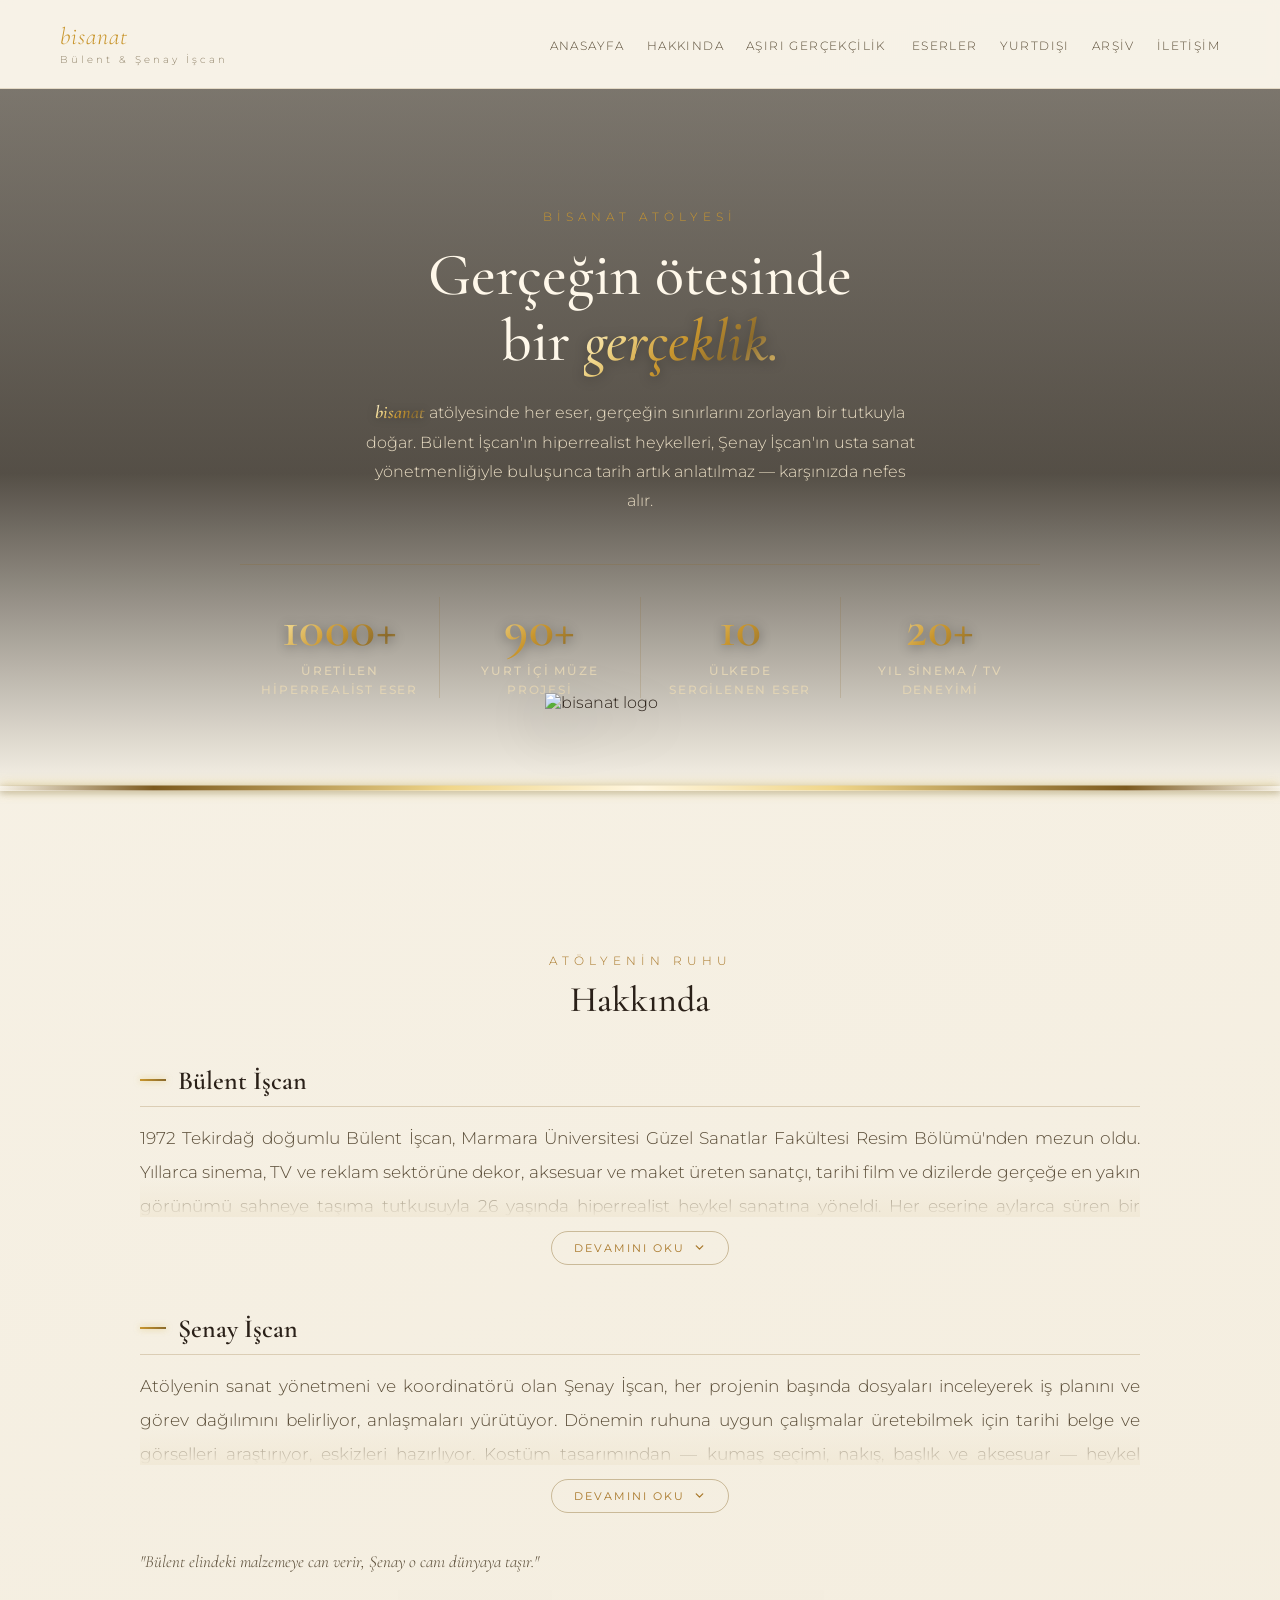
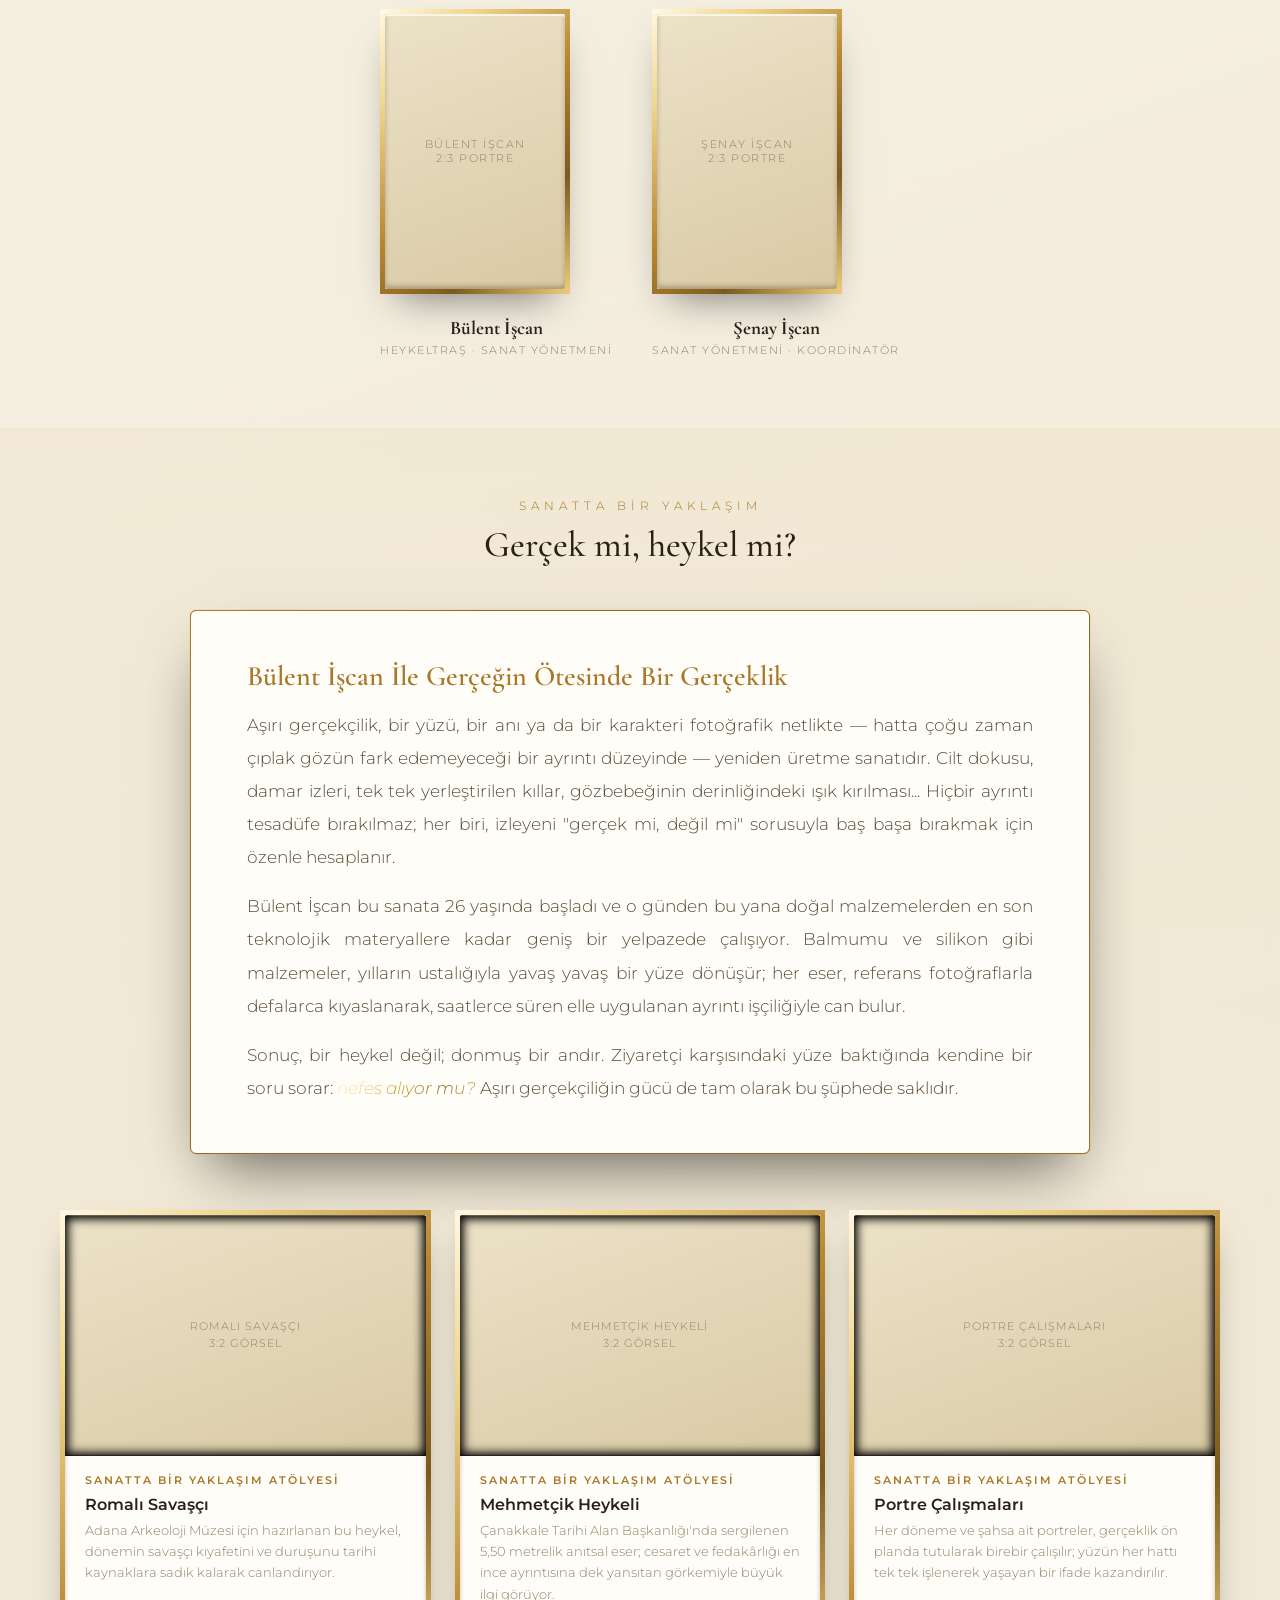
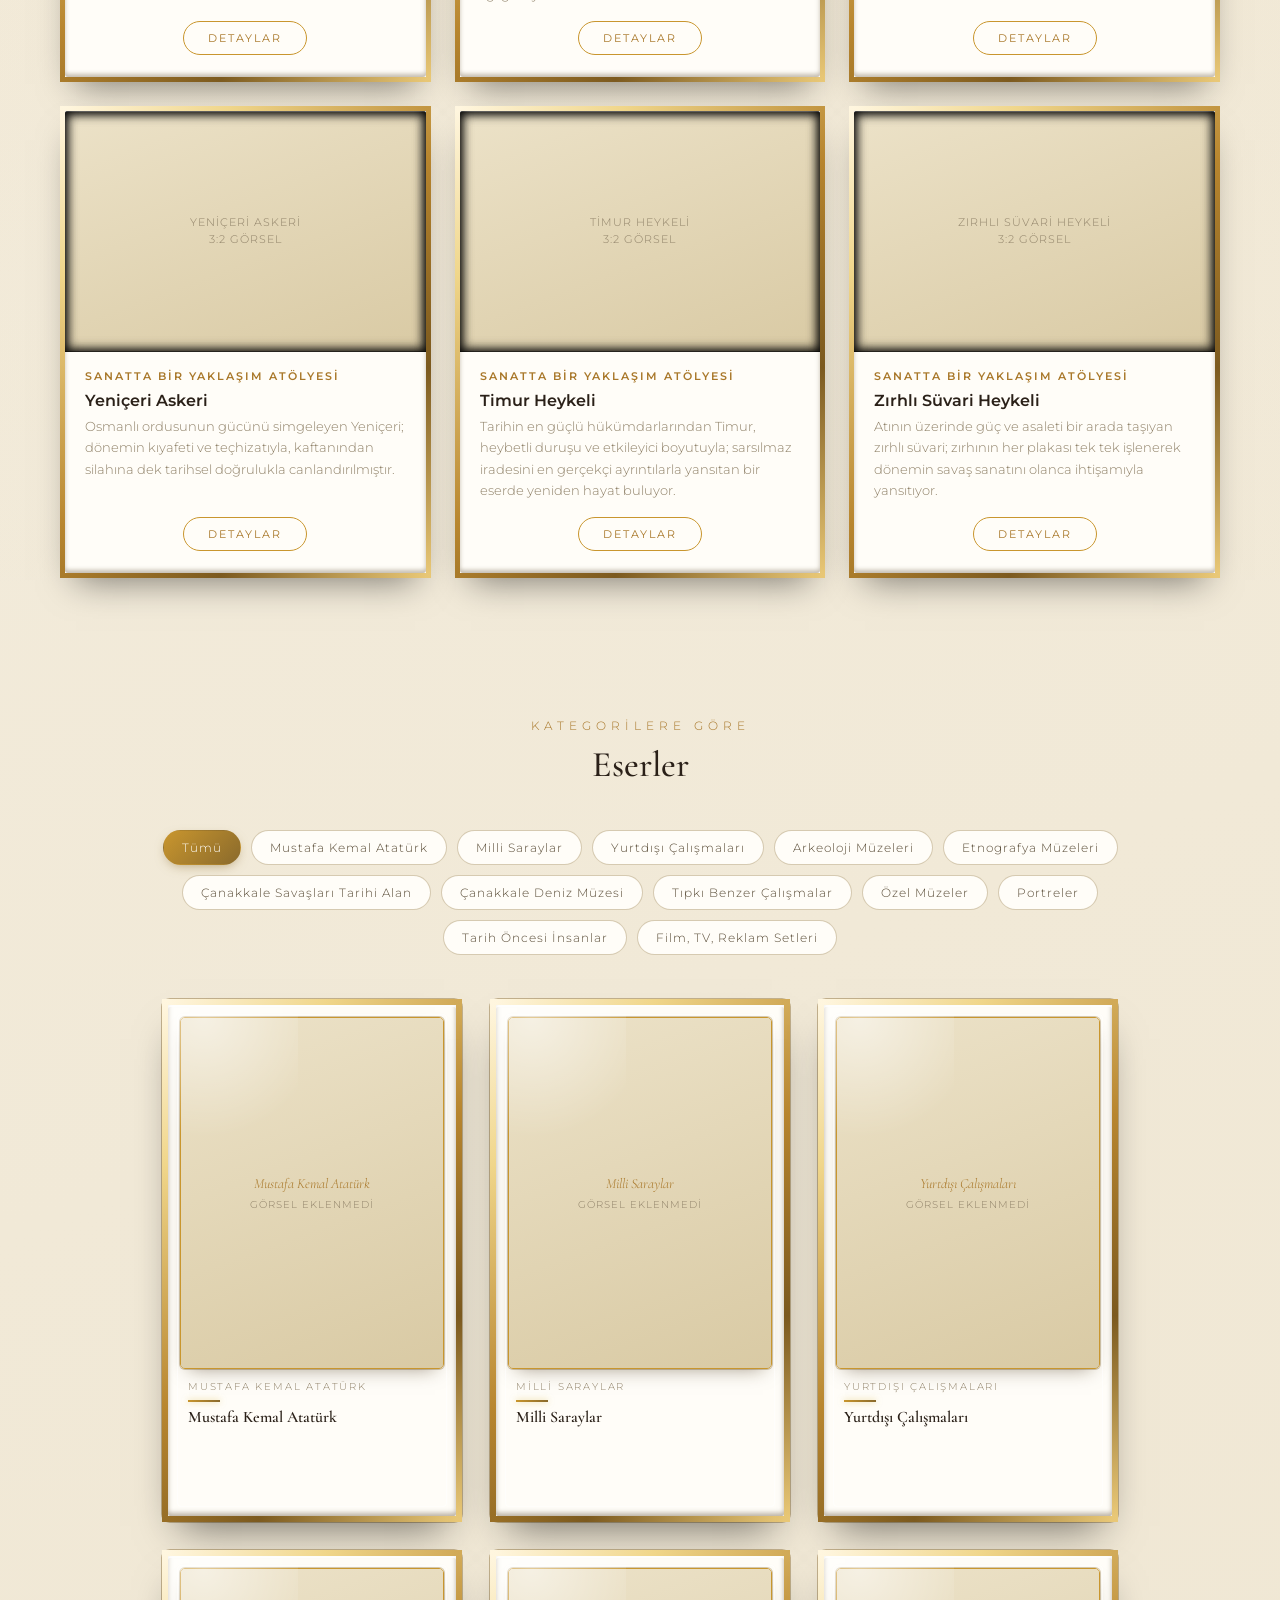
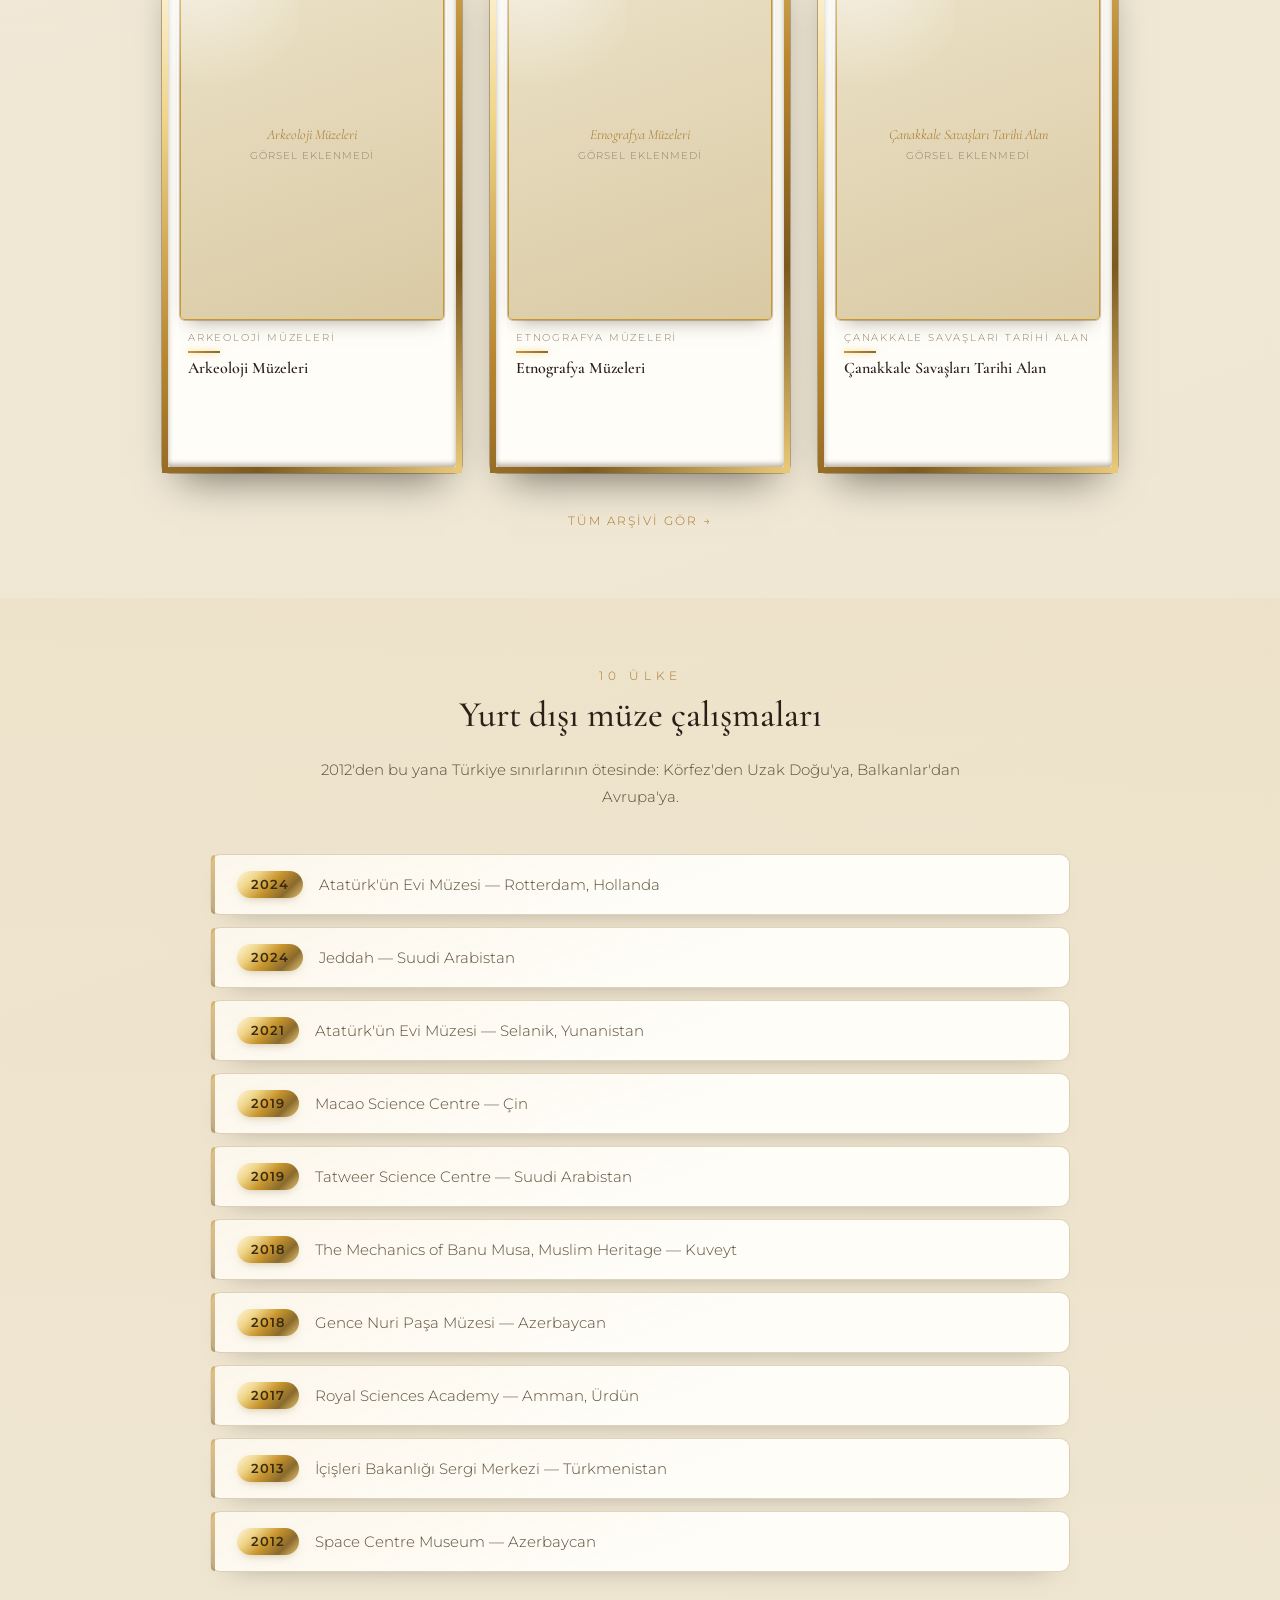
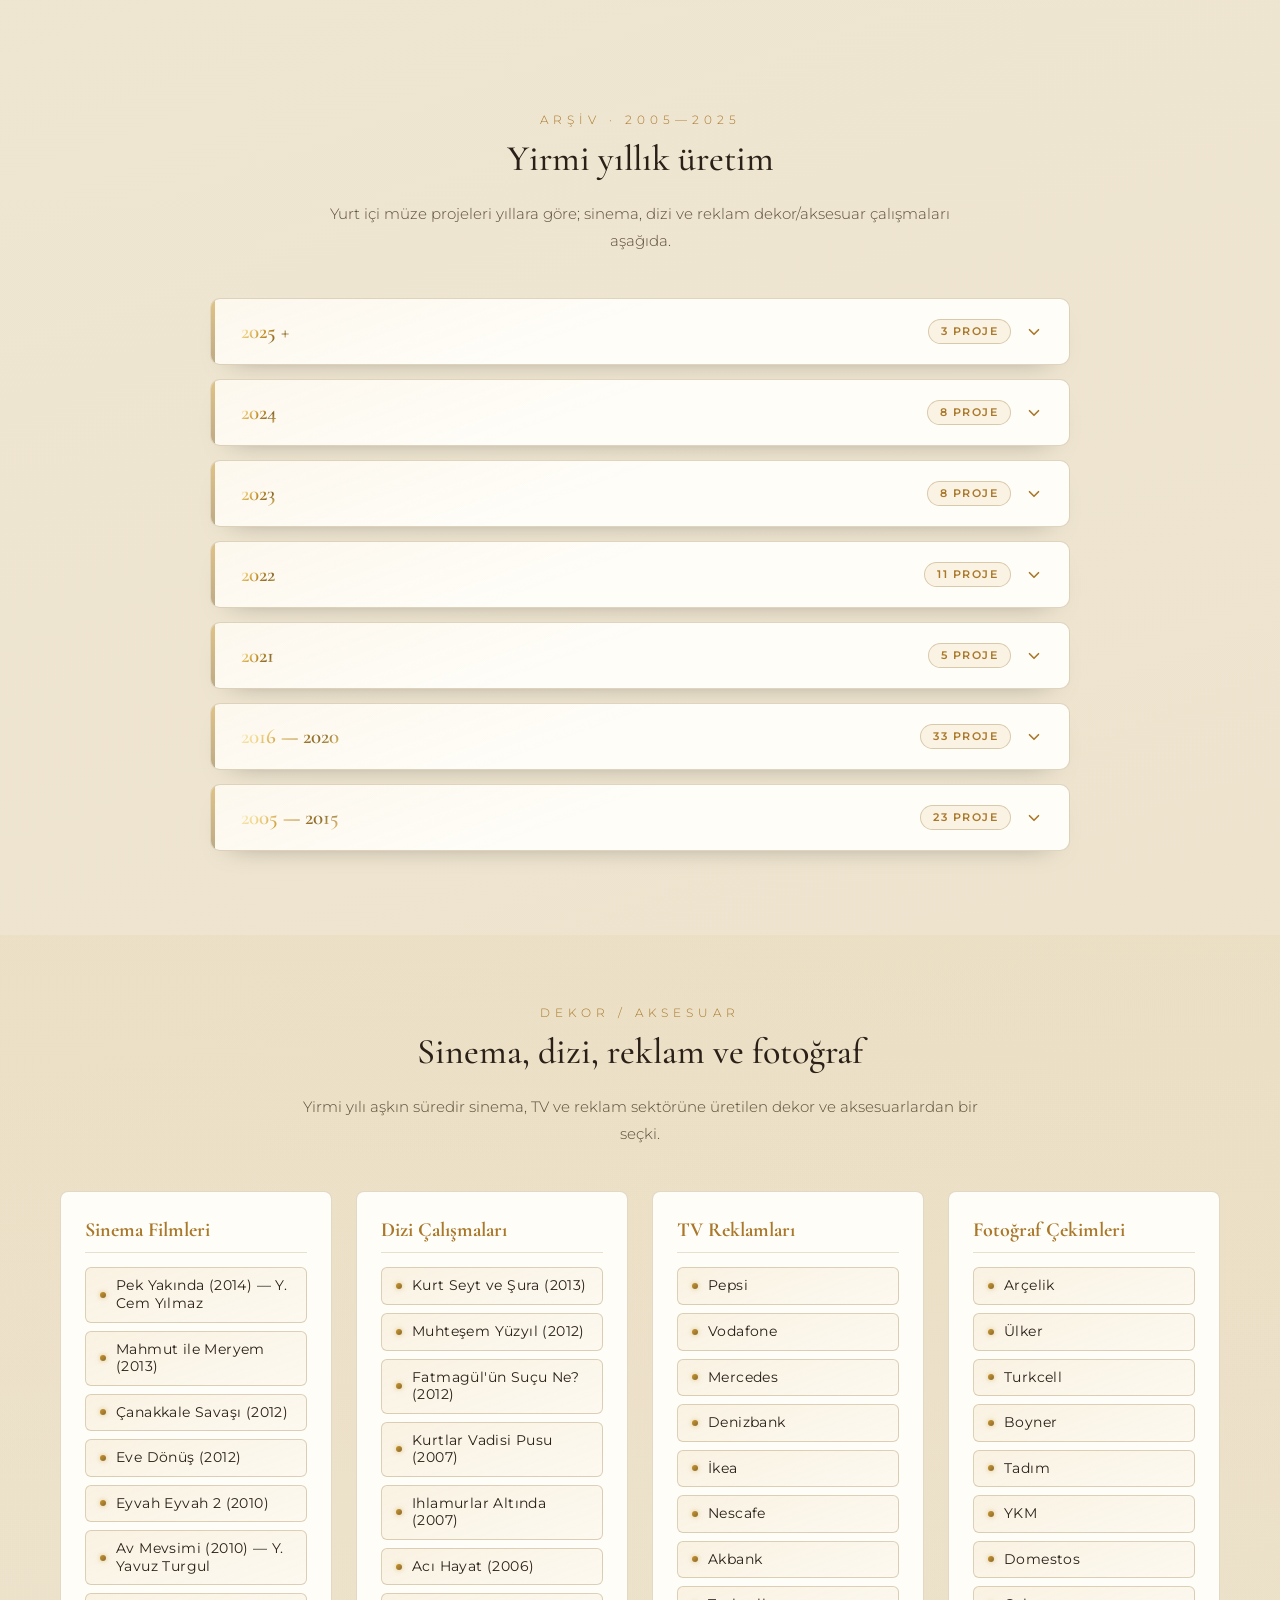
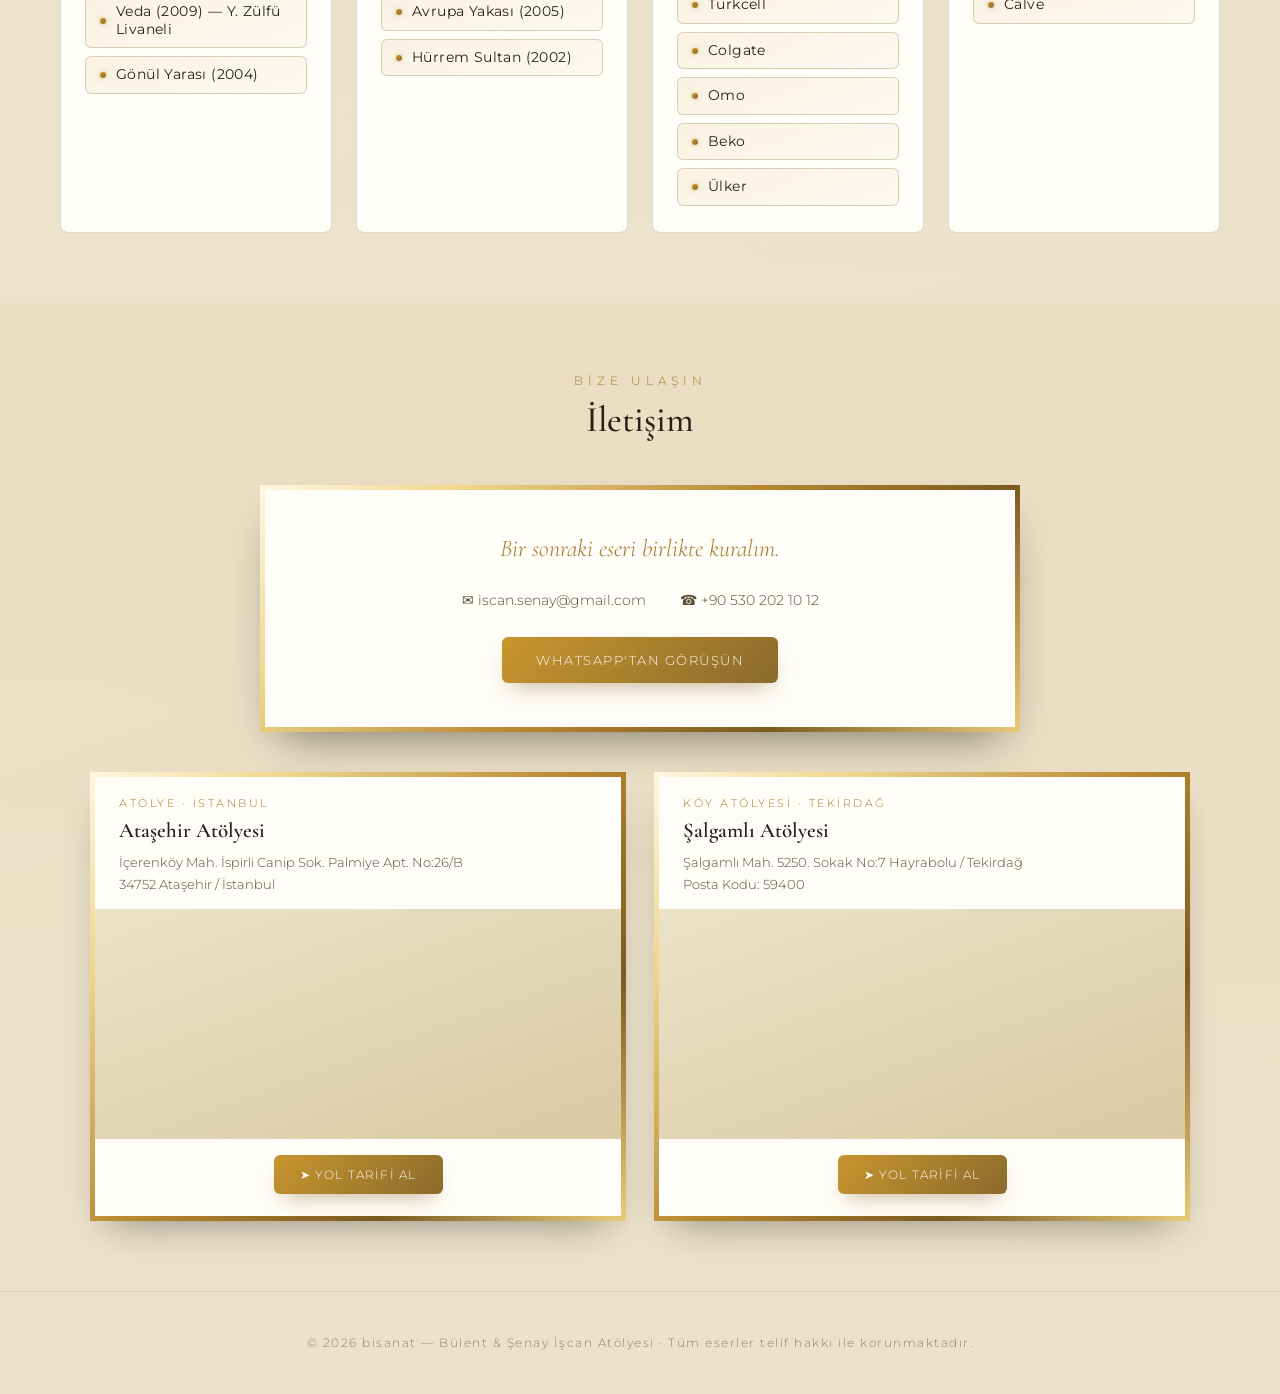
==== heykel.html @ b726f092 "Add files via upload" ====
<!DOCTYPE html>
<html lang="tr">
<head>
<meta charset="UTF-8">
<meta name="viewport" content="width=device-width, initial-scale=1, viewport-fit=cover">
<title>bisanat — Bülent & Şenay İşcan</title>
<link rel="preconnect" href="https://fonts.googleapis.com">
<link href="https://fonts.googleapis.com/css2?family=Barlow+Semi+Condensed:ital,wght@0,300;0,400;0,500;1,300;1,400;1,500&family=Cormorant+Garamond:wght@400;500;600&family=Cormorant:ital,wght@0,600;1,500&family=Montserrat:wght@300;400;500;600&display=swap" rel="stylesheet">
<link rel="stylesheet" href="https://unpkg.com/leaflet@1.9.4/dist/leaflet.css">
<script src="https://unpkg.com/leaflet@1.9.4/dist/leaflet.js"></script>
<style>
  :root{
    --bg-0:#f7f2e7; --bg-1:#f1e9d7; --bg-2:#ebe0c8;
    --card:#fffdf8;
    --gold-1:#c9962e; --gold-2:#a9782a; --gold-3:#8a6a2c;
    --cream:#2a2018; --text-soft:#5a4d38; --text-muted:#8f8168;
    --ribbon-frame:linear-gradient(135deg,#fff6df 0%,#f0d68a 20%,#b8862f 50%,#7c5a1f 75%,#e9c877 100%);
  }
  *{box-sizing:border-box;margin:0;padding:0}
  img{-webkit-user-drag:none;user-drag:none;-webkit-touch-callout:none;user-select:none;-webkit-user-select:none}
  html{scroll-behavior:smooth}
  body{
    background:radial-gradient(1200px 500px at 15% -10%, #f1e2b8 0%, transparent 60%),
      linear-gradient(160deg, var(--bg-0) 0%, var(--bg-1) 45%, var(--bg-2) 100%);
    color:var(--cream); font-family:'Montserrat',sans-serif; font-weight:300; overflow-x:hidden;
  }
  .ribbon-base{stroke:url(#ribbonDark);stroke-width:9;fill:none;stroke-linecap:round}
  .ribbon-top{stroke:url(#ribbonLight);stroke-width:4.5;fill:none;stroke-linecap:round}
  .ribbon-shadow{stroke:#4a3410;stroke-width:11;fill:none;stroke-linecap:round;opacity:.25;filter:blur(2px)}

  header{display:flex;justify-content:space-between;align-items:center;padding:22px 60px;position:sticky;top:0;z-index:20;background:rgba(247,242,231,.9);backdrop-filter:blur(6px);border-bottom:1px solid rgba(138,106,44,.18)}
  .logo{font-family:'Cormorant',serif;font-style:italic;font-size:24px;color:var(--gold-1);letter-spacing:1px}
  .logo span{display:block;font-family:'Montserrat';font-style:normal;font-size:10px;letter-spacing:3px;color:var(--text-muted);margin-top:2px}
  nav a{color:var(--text-soft);text-decoration:none;font-size:11.5px;letter-spacing:1.4px;margin-left:22px;text-transform:uppercase}
  nav a:hover{color:var(--gold-1)}

  .eyebrow{font-family:'Montserrat';font-size:12px;letter-spacing:5px;color:var(--gold-2);text-transform:uppercase;margin-bottom:18px}
  h1{font-family:'Cormorant Garamond',serif;font-weight:500;font-size:60px;color:var(--cream);line-height:1.1}
  .gold-text{background:linear-gradient(135deg,#fff6df 0%,#f0d68a 25%,#c9962e 50%,#8a6a2c 75%,#e9c877 100%);
    -webkit-background-clip:text;background-clip:text;color:transparent;-webkit-text-fill-color:transparent;}
  h1 em{font-style:italic;background:linear-gradient(135deg,#fff6df 0%,#f0d68a 25%,#c9962e 50%,#8a6a2c 75%,#e9c877 100%);
    -webkit-background-clip:text;background-clip:text;color:transparent;-webkit-text-fill-color:transparent;
    filter:drop-shadow(0 2px 6px rgba(0,0,0,.35))}
  .sub{max-width:560px;margin:22px auto 0;color:var(--text-soft);font-size:16px;line-height:1.8}

  .hero{position:relative;padding:120px 60px 90px;text-align:center;overflow:hidden;
    min-height:560px;}
  .hero-bg{position:absolute;inset:0;z-index:0}
  .hero-bg-layer{position:absolute;inset:0;background-position:center 30%;background-size:cover;background-repeat:no-repeat;
    opacity:0;transition:opacity 3.5s ease-in-out}
  .hero-bg-layer.active{opacity:1}
  .hero-overlay{position:absolute;inset:0;z-index:1;pointer-events:none;
    background:linear-gradient(180deg, rgba(22,16,9,.55) 0%, rgba(22,16,9,.72) 55%, rgba(247,242,231,1) 100%);}
  .hero svg{position:absolute;top:0;left:0;width:100%;height:100%;z-index:0;opacity:.85}
  .hero-inner{position:relative;z-index:2}
  .hero .eyebrow{color:var(--gold-1)}
  .hero h1{color:#fff8ea}
  .hero .sub{color:#e8dcc3}
  .brand-hl{font-family:'Cormorant',serif;font-style:italic;font-weight:600;font-size:1.15em;
    background:linear-gradient(135deg,#fff6df 0%,#f0d68a 25%,#c9962e 50%,#8a6a2c 75%,#e9c877 100%);
    -webkit-background-clip:text;background-clip:text;color:transparent;-webkit-text-fill-color:transparent;
    filter:drop-shadow(0 1px 4px rgba(0,0,0,.3))}
  .stats-strip{border-top-color:rgba(255,255,255,.25)}
  .stat{border-left-color:rgba(255,255,255,.18)}
  .stat span{color:#cdbfa2}

  .seal-wrap{position:relative;z-index:5;margin-top:-95px;display:flex;justify-content:center}
  .seal-line{position:absolute;top:50%;left:0;right:0;height:5px;transform:translateY(-50%);z-index:1;
    background:linear-gradient(90deg, transparent 0%, #7c5a1f 12%, #f0d68a 35%, #fff6df 50%, #f0d68a 65%, #7c5a1f 88%, transparent 100%);
    box-shadow:0 0 12px rgba(212,175,55,.55), 0 2px 6px rgba(0,0,0,.25)}
  .seal{position:relative;z-index:2;width:190px;height:190px;display:flex;align-items:center;justify-content:center}
  .seal img{width:100%;height:100%;object-fit:contain;display:block;filter:drop-shadow(0 16px 28px rgba(0,0,0,.45))}

  .about-united{max-width:1000px;margin:0 auto;text-align:center}
  .about-names{font-family:'Cormorant Garamond',serif;font-size:15px;letter-spacing:2px;text-transform:uppercase;color:var(--gold-2);margin-bottom:22px}
  .about-person-name{font-family:'Cormorant Garamond',serif;font-size:26px;font-weight:600;color:var(--cream);text-align:left;margin-bottom:14px;padding-bottom:10px;border-bottom:1px solid rgba(138,106,44,.25);display:flex;align-items:center;gap:12px}
  .about-person-name::before{content:"";width:26px;height:2px;background:linear-gradient(90deg,var(--gold-1),var(--gold-3));box-shadow:0 0 6px rgba(212,175,55,.6)}
  .person-photo{width:190px;aspect-ratio:2/3;border-radius:8px;overflow:hidden;margin-bottom:22px;
    border:5px solid transparent;border-image:var(--ribbon-frame) 1;
    box-shadow:0 20px 38px -18px rgba(0,0,0,.5), inset 0 2px 0 rgba(255,255,255,.7), inset 0 -3px 5px rgba(60,40,10,.3);
    background:linear-gradient(160deg,#ece2c8,#d9caa4);display:flex;align-items:center;justify-content:center}
  .person-photo img{width:100%;height:100%;object-fit:cover;display:block}
  .person-photo span{font-size:11px;letter-spacing:1px;color:var(--text-muted);text-align:center;padding:0 14px}
  .about-united p{color:var(--text-soft);font-size:17px;line-height:2;text-align:justify;text-justify:inter-word;hyphens:auto}
  .about-united p+p{margin-top:22px}

  /* Biyografi: varsayılan 3 satır, 'Devamını oku' ile açılır */
  .bio-collapse{position:relative;overflow:hidden;transition:max-height .45s ease}
  .bio-collapse.collapsed{max-height:calc(1em * 2 * 3); /* line-height:2 × 3 satır */}
  .bio-collapse.collapsed::after{content:"";position:absolute;left:0;right:0;bottom:0;height:2.4em;
    background:linear-gradient(to bottom, rgba(241,233,215,0), var(--bg-1));pointer-events:none}
  .bio-more-wrap{text-align:center;margin-top:14px}
  .bio-more{display:inline-flex;align-items:center;gap:8px;background:none;cursor:pointer;
    font-family:'Montserrat',sans-serif;font-size:11px;letter-spacing:2px;text-transform:uppercase;
    color:var(--gold-2);border:1px solid rgba(138,106,44,.4);border-radius:999px;padding:9px 22px;
    transition:background .25s ease,border-color .25s ease}
  .bio-more:hover{background:rgba(201,150,46,.10);border-color:var(--gold-3)}
  .bio-more .chev{width:13px;height:13px;transition:transform .3s ease}
  .bio-more.open .chev{transform:rotate(180deg)}
  .village-quote{margin:30px 0 8px;padding:22px 26px;border-left:3px solid var(--gold-1);background:var(--card);border-radius:0 6px 6px 0;
    font-family:'Cormorant Garamond',serif;font-style:italic;font-size:18px;color:var(--gold-2);text-align:left;line-height:1.7;
    box-shadow:0 10px 24px -14px rgba(0,0,0,.35)}
  .village-quote span{display:block;font-family:'Montserrat';font-style:normal;font-size:11px;letter-spacing:1px;color:var(--text-muted);margin-top:8px}
  .about-pull{font-family:'Cormorant Garamond',serif;font-style:italic;font-size:24px;color:var(--gold-2);text-align:center;margin-top:32px;line-height:1.5}
  .about-roles{display:flex;justify-content:center;gap:40px;margin-top:30px;flex-wrap:wrap}
  .about-roles div{text-align:center}
  .about-roles b{display:block;font-family:'Cormorant Garamond',serif;font-size:19px;color:var(--cream)}
  .about-roles span{font-size:11px;letter-spacing:1.5px;text-transform:uppercase;color:var(--text-muted)}

  .stats-strip{position:relative;z-index:2;display:flex;justify-content:center;gap:0;flex-wrap:wrap;max-width:800px;margin:48px auto 0;border-top:1px solid rgba(138,106,44,.25);padding-top:32px}
  .stat{flex:1;min-width:140px;text-align:center;padding:0 20px;border-left:1px solid rgba(138,106,44,.2)}
  .stat:first-child{border-left:none}
  .stat b{display:block;font-family:'Cormorant Garamond',serif;font-size:52px;font-weight:600;letter-spacing:.5px;
    background:linear-gradient(135deg,#fff6df 0%,#f0d68a 25%,#c9962e 50%,#8a6a2c 75%,#e9c877 100%);
    -webkit-background-clip:text;background-clip:text;color:transparent;-webkit-text-fill-color:transparent;
    filter:drop-shadow(0 2px 6px rgba(0,0,0,.4))}
  .stat span{font-size:11.5px;letter-spacing:1.8px;color:#e2d4b5;text-transform:uppercase;font-weight:500}

  section{padding:70px 60px}
  .section-head{text-align:center;margin-bottom:44px}
  .section-head .eyebrow{margin-bottom:10px}
  .section-head h2{font-family:'Cormorant Garamond',serif;font-weight:500;font-size:36px;color:var(--cream)}
  .section-alt{background:linear-gradient(180deg, rgba(201,150,46,.06), transparent)}
  .lede{max-width:680px;margin:-24px auto 44px;text-align:center;color:var(--text-soft);font-size:15px;line-height:1.8}

  .hyper-card{max-width:900px;margin:0 auto 56px;padding:48px 56px;border-radius:6px;
    background:linear-gradient(160deg, rgba(255,255,255,.035), rgba(255,255,255,0) 40%), var(--card);
    border:1px solid var(--gold-3);
    box-shadow:0 0 0 1px rgba(212,175,55,.15), 0 30px 60px -20px rgba(0,0,0,.6), inset 0 1px 0 rgba(255,255,255,.05);
    position:relative;}
  .hyper-card::before{content:"";position:absolute;inset:-1px;border-radius:6px;padding:1px;
    background:linear-gradient(120deg, var(--gold-1), transparent 30%, transparent 70%, var(--gold-2));
    -webkit-mask:linear-gradient(#fff 0 0) content-box, linear-gradient(#fff 0 0);
    -webkit-mask-composite:xor;mask-composite:exclude;opacity:.5;pointer-events:none;}
  .hyper-card h3{font-family:'Cormorant Garamond',serif;font-size:28px;font-weight:600;color:var(--gold-2);margin-bottom:16px}
  .hyper-card p{color:var(--text-soft);line-height:1.95;font-size:17px;text-align:justify;text-justify:inter-word;hyphens:auto}
  .hyper-card p+p{margin-top:16px}

  /* Hakkında */
  .about-wrap{max-width:1180px;margin:0 auto;display:grid;grid-template-columns:1.3fr 1fr;gap:32px}
  .about-card{position:relative;border-radius:10px;overflow:hidden;background:var(--card);
    border:5px solid transparent;border-image:var(--ribbon-frame) 1;
    box-shadow:0 22px 40px -18px rgba(0,0,0,.5), inset 0 2px 0 rgba(255,255,255,.7), inset 0 -3px 5px rgba(60,40,10,.3);}
  .about-card img{width:100%;height:320px;object-fit:cover;display:block}
  .about-card.secondary img{height:240px}
  .about-body{padding:28px 32px 34px}
  .about-role{font-size:11px;letter-spacing:2.5px;text-transform:uppercase;color:var(--gold-2);margin-bottom:8px}
  .about-card h3{font-family:'Cormorant Garamond',serif;font-weight:600;font-size:28px;margin-bottom:12px}
  .about-card.secondary h3{font-size:23px}
  .about-card p{color:var(--text-soft);font-size:14.5px;line-height:1.85;text-align:justify;text-justify:inter-word}
  .about-card p+p{margin-top:10px}

  /* Karşılaştırma (hiperrealizm) */
  .compare-grid{display:grid;grid-template-columns:repeat(auto-fit,minmax(280px,1fr));gap:24px;max-width:1180px;margin:0 auto}
  .compare{position:relative;border-radius:8px;overflow:hidden;background:var(--card);
    border:5px solid transparent;border-image:var(--ribbon-frame) 1;
    box-shadow:0 18px 34px -16px rgba(0,0,0,.5), inset 0 2px 0 rgba(255,255,255,.7), inset 0 -3px 4px rgba(60,40,10,.3);
    display:flex;flex-direction:column;height:100%}
  .compare .cover{width:100%;aspect-ratio:3/2;overflow:hidden;position:relative;
    background:linear-gradient(160deg,#ece2c8,#d9caa4);display:flex;align-items:center;justify-content:center;
    box-shadow:inset 0 5px 12px -3px rgba(0,0,0,.65), inset 0 -5px 12px -3px rgba(0,0,0,.5),
      inset 5px 0 12px -3px rgba(0,0,0,.4), inset -5px 0 12px -3px rgba(0,0,0,.4),
      inset 0 1px 0 rgba(255,255,255,.6), inset 0 -1px 0 rgba(0,0,0,.4)}
  .compare .cover img{position:absolute;inset:0;width:100%;height:100%;object-fit:cover;display:block;
    filter:contrast(1.03) saturate(1.02)}
  .compare .cover::after{content:"";position:absolute;inset:0;pointer-events:none;
    box-shadow:inset 0 5px 12px -3px rgba(0,0,0,.65), inset 0 -5px 12px -3px rgba(0,0,0,.5),
      inset 5px 0 12px -3px rgba(0,0,0,.4), inset -5px 0 12px -3px rgba(0,0,0,.4),
      inset 0 1px 0 rgba(255,255,255,.6);z-index:1}
  .compare .cover .cover-fallback{font-size:11px;letter-spacing:1px;color:var(--text-muted);text-align:center;padding:0 14px;text-transform:uppercase;line-height:1.6}
  .compare .meta{padding:18px 20px 22px;display:flex;flex-direction:column;flex:1}
  .compare .eyebrow-sm{font-family:'Montserrat';font-size:10.5px;letter-spacing:2px;color:var(--gold-2);text-transform:uppercase;font-weight:600}
  .compare h4{font-family:inherit;font-size:16px;font-weight:600;color:var(--cream);margin:8px 0 6px}
  .compare .desc{color:var(--text-muted);font-size:13px;line-height:1.65;text-align:left;flex:1}
  .compare .detay-btn{margin:16px auto 0;display:block;padding:9px 24px;border-radius:999px;
    border:1px solid var(--gold-1);background:transparent;color:var(--gold-2);
    font-family:'Montserrat';font-size:11px;letter-spacing:2px;text-transform:uppercase;cursor:pointer;transition:.25s;flex-shrink:0}
  .compare .detay-btn:hover{background:linear-gradient(135deg,var(--gold-1),var(--gold-3));color:#fff8ea;border-color:transparent}

  /* Eserler galeri */
  .cat-chips{display:flex;flex-wrap:wrap;gap:10px;justify-content:center;max-width:1000px;margin:0 auto 44px}
  .chip{font-size:12px;letter-spacing:1px;padding:9px 18px;border-radius:999px;color:var(--text-soft);
    border:1px solid rgba(138,106,44,.35);background:var(--card);cursor:pointer}
  .chip.active{color:var(--card);background:linear-gradient(135deg,var(--gold-1),var(--gold-3));border-color:transparent;box-shadow:0 4px 12px -4px rgba(138,106,44,.6)}

  .grid{display:grid;grid-template-columns:repeat(auto-fill,minmax(262px,300px));justify-content:center;gap:28px;max-width:1180px;margin:0 auto}
  .piece{position:relative;border-radius:8px;overflow:hidden;background:var(--card);
    border:6px solid transparent;border-image:var(--ribbon-frame) 1;
    box-shadow:0 22px 40px -18px rgba(0,0,0,.55),0 0 0 1px rgba(124,90,31,.4),
      inset 0 2px 0 rgba(255,255,255,.75),inset 0 -3px 5px rgba(60,40,10,.35);
    transition:transform .35s ease, box-shadow .35s ease;}
  .piece:hover{transform:translateY(-6px);box-shadow:0 30px 55px -18px rgba(0,0,0,.65), 0 0 0 1px rgba(124,90,31,.55), inset 0 2px 0 rgba(255,255,255,.85), inset 0 -3px 5px rgba(60,40,10,.4)}
  .piece .frame{position:absolute;inset:9px;border:1px solid rgba(255,255,255,.55);border-radius:4px;pointer-events:none;z-index:3}
  .piece::after{content:"";position:absolute;top:-25%;left:-20%;width:65%;height:55%;background:radial-gradient(circle, rgba(255,255,255,.5), transparent 70%);pointer-events:none;mix-blend-mode:screen;z-index:4}
  .piece img{width:100%;aspect-ratio:3/4;height:auto;object-fit:cover;display:block;filter:saturate(1.05) contrast(1.02)}
  .piece .shine{position:absolute;top:0;left:-60%;width:40%;height:100%;background:linear-gradient(75deg, transparent, rgba(255,255,255,.12), transparent);transform:skewX(-18deg);pointer-events:none;z-index:2}
  .piece .meta{padding:12px 20px 16px;position:relative;display:flex;flex-direction:column}
  .piece .num{font-family:'Montserrat';font-size:11px;letter-spacing:2px;color:var(--gold-3)}
  .piece .divider{width:32px;height:2px;background:linear-gradient(90deg,var(--gold-1),var(--gold-3));margin:6px 0 7px;box-shadow:0 0 6px rgba(212,175,55,.6)}
  .piece h4{font-family:'Cormorant Garamond',serif;font-size:16px;font-weight:600;color:var(--cream);
    line-height:1.1;min-height:2.2em;display:-webkit-box;-webkit-line-clamp:2;-webkit-box-orient:vertical;overflow:hidden}
  .piece .loc{font-family:'Barlow Semi Condensed',sans-serif;font-style:italic;color:var(--text-muted);font-size:12px;margin-top:3px;text-align:left;
    line-height:1.32;height:4.4em;display:-webkit-box;-webkit-line-clamp:3;-webkit-box-orient:vertical;overflow:hidden}
  /* Görsel çerçevesi — tüm görünümlerde ortak: ince gold border + 3D kabartma */
  .piece .img-wrap{position:relative;width:calc(100% - 24px);margin:12px 12px 0;aspect-ratio:3/4;overflow:hidden;border-radius:5px;box-sizing:border-box;
    border:1.5px solid var(--gold-1);
    box-shadow:
      0 8px 18px -9px rgba(60,40,10,.5),
      0 0 0 1px rgba(138,106,44,.35),
      inset 0 2px 3px rgba(255,255,255,.65),
      inset 0 -4px 7px rgba(45,30,8,.55),
      inset 3px 0 5px -3px rgba(255,255,255,.35),
      inset -3px 0 5px -3px rgba(45,30,8,.4);}
  .piece .img-wrap .img-layer{position:absolute;inset:0;width:100%;height:100%;object-fit:cover;display:block;
    filter:saturate(1.05) contrast(1.02);opacity:0;transition:opacity 1.05s ease}
  .piece .img-wrap .img-layer.active{opacity:1;z-index:1}
  /* Görsel bulunamadığında gösterilecek zarif yer tutucu — kırık resim ikonu yerine */
  .img-fallback{position:absolute;inset:0;display:none;flex-direction:column;align-items:center;justify-content:center;
    text-align:center;padding:14px;gap:6px;z-index:2;
    background:linear-gradient(160deg,#ece2c8,#d9caa4);color:var(--text-muted)}
  .img-fallback .fb-name{font-family:'Cormorant Garamond',serif;font-style:italic;font-size:14px;color:var(--gold-2)}
  .img-fallback .fb-sub{font-size:10px;letter-spacing:1px;text-transform:uppercase;color:var(--text-muted)}
  .img-wrap.broken .img-fallback, .img-box.broken .img-fallback{display:flex}
  .img-wrap.broken .img-layer, .img-box.broken img{opacity:0!important}
  .img-box{position:relative;width:100%;aspect-ratio:3/4;overflow:hidden}
  .img-box img{width:100%;height:100%}
  .more-link{display:block;text-align:center;margin-top:40px;color:var(--gold-2);letter-spacing:2px;font-size:12px;text-transform:uppercase;text-decoration:none}

  /* Kategori galerisi — önceki/sonraki gezinme */
  .cat-nav{display:none;align-items:center;justify-content:center;gap:22px;margin-top:40px}
  .cat-nav-btn{width:44px;height:44px;border-radius:50%;border:1px solid rgba(138,106,44,.4);
    background:var(--card);color:var(--gold-2);font-size:16px;cursor:pointer;
    display:flex;align-items:center;justify-content:center;
    box-shadow:0 8px 18px -10px rgba(0,0,0,.4);transition:transform .2s ease, box-shadow .2s ease, opacity .2s ease}
  .cat-nav-btn:hover:not(:disabled){transform:translateY(-2px);box-shadow:0 12px 22px -10px rgba(0,0,0,.5)}
  .cat-nav-btn:disabled{opacity:.3;cursor:default}
  .cat-nav-count{font-family:'Cormorant Garamond',serif;font-size:15px;letter-spacing:1px;color:var(--text-soft);min-width:110px;text-align:center}

  /* Kategori giriş kartı — görsellerden önce gösterilen tanıtım metni */
  .cat-intro{text-align:left;position:relative;
    border:6px solid transparent;border-image:var(--ribbon-frame) 1;
    box-shadow:
      0 26px 48px -18px rgba(0,0,0,.6),
      0 0 0 1px rgba(124,90,31,.4),
      inset 0 2px 0 rgba(255,255,255,.75),
      inset 0 -4px 8px rgba(60,40,10,.4),
      inset 4px 0 8px -4px rgba(255,255,255,.35),
      inset -4px 0 8px -4px rgba(45,30,8,.4);}
  .cat-intro::before{display:none}
  .cat-intro::after{content:"";position:absolute;inset:10px;border:1px solid rgba(255,255,255,.5);border-radius:4px;pointer-events:none}
  .cat-intro h3{text-align:center;text-transform:uppercase;letter-spacing:2px;font-size:26px}
  .cat-intro-btn{display:block!important;width:max-content;margin:28px auto 0!important;border:none;cursor:pointer;font-family:'Montserrat',sans-serif}


  /* Eserler — kategori kartları (Tümü görünümü) & alt galeri */
  .cat-active-label{text-align:center;font-family:'Cormorant Garamond',serif;font-style:italic;font-size:17px;color:var(--gold-2);margin:-24px 0 34px}
  .piece{cursor:pointer}
  .piece .cat-eyebrow{font-size:9.5px;letter-spacing:1.8px;text-transform:uppercase;color:var(--text-muted);margin-bottom:2px}

  .empty-note{grid-column:1/-1;text-align:center;color:var(--text-muted);font-size:14px;padding:30px 0}

  /* Lightbox / slayt gösterisi */
  .lightbox{position:fixed;inset:0;background:rgba(14,10,5,.94);z-index:100;display:none;align-items:center;justify-content:center;flex-direction:column;padding:40px 96px}
  .lightbox.open{display:flex}
  .lightbox img{width:auto;height:auto;max-width:min(88vw,1200px);max-height:80vh;object-fit:contain;border-radius:6px;box-shadow:0 30px 70px -20px rgba(0,0,0,.8), 0 0 0 1px rgba(212,175,55,.25);border:6px solid transparent;border-image:var(--ribbon-frame) 1;background:#0e0a05;display:block}
  .lb-img-wrap{position:relative;display:flex;align-items:center;justify-content:center;
    max-width:min(94vw,1400px);max-height:80vh}
  .lb-watermark{position:absolute;right:18px;bottom:14px;display:flex;flex-direction:column;align-items:center;gap:5px;pointer-events:none;user-select:none;z-index:2;text-align:center}
  .lb-watermark-badge{width:52px;height:52px;display:flex;align-items:center;justify-content:center}
  .lb-watermark-badge img{width:100%;height:100%;max-width:none;max-height:none;object-fit:contain;border:none;border-image:none;border-radius:0;box-shadow:none;background:none;-webkit-user-drag:none;user-select:none}
  .lb-watermark span{font-family:'Montserrat',sans-serif;font-weight:400;font-size:10px;letter-spacing:.5px;
    color:rgba(255,246,223,.85);text-shadow:0 1px 3px rgba(0,0,0,.9), 0 0 8px rgba(0,0,0,.5)}
  .lightbox img.broken{display:none}
  .lb-fallback{display:none;width:min(920px,88vw);height:min(64vh,420px);border-radius:4px;align-items:center;justify-content:center;
    flex-direction:column;gap:8px;background:linear-gradient(160deg,#ece2c8,#d9caa4);color:#5a4d38;
    box-shadow:0 30px 70px -20px rgba(0,0,0,.8);border:1px solid rgba(255,255,255,.12)}
  .lb-fallback.show{display:flex}
  .lb-fallback .fb-name{font-family:'Cormorant Garamond',serif;font-style:italic;font-size:18px;color:#8a6a2c}
  .lb-fallback .fb-sub{font-size:11px;letter-spacing:1.5px;text-transform:uppercase;color:#8f8168}
  .lb-meta{text-align:center;margin-top:22px;max-width:640px}
  .lb-meta h4{font-family:'Cormorant Garamond',serif;font-weight:600;font-size:24px;color:#fff8ea}
  .lb-meta p{color:#cdbfa2;font-size:14px;margin-top:6px;line-height:1.7;
    display:-webkit-box;-webkit-line-clamp:3;-webkit-box-orient:vertical;overflow:hidden}
  .lb-meta .lb-counter{display:block;margin-top:10px;font-size:11px;letter-spacing:2px;color:var(--gold-1);text-transform:uppercase}
  .lb-close{position:absolute;top:22px;right:30px;background:none;border:none;color:#e8dcc3;font-size:34px;cursor:pointer;line-height:1;opacity:.85}
  .lb-close:hover{opacity:1;color:var(--gold-1)}
  .lb-nav{position:absolute;top:50%;transform:translateY(-50%);background:rgba(255,255,255,.06);border:1px solid rgba(255,255,255,.2);color:#f7f2e7;width:52px;height:52px;border-radius:50%;font-size:20px;cursor:pointer;display:flex;align-items:center;justify-content:center}
  .lb-nav:hover{background:rgba(212,175,55,.25);border-color:var(--gold-1)}
  .lb-prev{left:-72px}
  .lb-next{right:-72px}
  @media (max-width:640px){
    /* Mobilde önceki/sonraki oklar görselin altında, iki yanda */
    .lb-img-wrap{position:relative}
    .lb-nav{width:46px;height:46px;font-size:18px;top:auto;transform:none;
      bottom:-64px}
    .lb-prev{left:calc(50% - 70px)}
    .lb-next{right:calc(50% - 70px)}
    .lb-meta{margin-top:70px}
  }

  /* Yurtdışı timeline — arşiv kartı estetiğiyle uyumlu */
  .timeline{max-width:860px;margin:0 auto;display:flex;flex-direction:column;gap:12px}
  .t-item{display:flex;align-items:center;gap:16px;position:relative;
    padding:16px 22px 16px 26px;border-radius:10px;
    background:linear-gradient(160deg, rgba(201,150,46,.06), rgba(255,255,255,0) 55%), var(--card);
    border:1px solid rgba(138,106,44,.28);
    box-shadow:0 12px 28px -22px rgba(0,0,0,.5);
    transition:box-shadow .3s ease, border-color .3s ease, transform .25s ease}
  .t-item::before{content:"";position:absolute;left:0;top:0;bottom:0;width:4px;
    background:linear-gradient(180deg,var(--gold-1),var(--gold-3));opacity:.55;
    border-radius:10px 0 0 10px;transition:opacity .25s ease}
  .t-item:hover{border-color:var(--gold-3);box-shadow:0 18px 36px -22px rgba(0,0,0,.55);transform:translateX(2px)}
  .t-item:hover::before{opacity:1}
  .t-item b{flex:0 0 auto;font-family:'Montserrat';font-weight:600;font-size:12.5px;letter-spacing:1px;
    padding:6px 14px;border-radius:999px;
    background:linear-gradient(135deg,#fff6df 0%,#f0d68a 25%,#c9962e 50%,#8a6a2c 75%,#e9c877 100%);
    color:#3a2c10;box-shadow:0 4px 12px -6px rgba(138,106,44,.6)}
  .t-item span{color:var(--text-soft);font-size:14.5px;line-height:1.4}

  /* Arşiv accordion */
  .archive{max-width:860px;margin:0 auto}
  details{background:linear-gradient(160deg, rgba(201,150,46,.05), rgba(255,255,255,0) 45%), var(--card);
    border:1px solid rgba(138,106,44,.28);border-radius:10px;margin-bottom:14px;overflow:hidden;
    box-shadow:0 12px 28px -22px rgba(0,0,0,.5);transition:box-shadow .3s ease, border-color .3s ease}
  details[open]{border-color:var(--gold-3);box-shadow:0 18px 38px -22px rgba(0,0,0,.55)}
  summary{cursor:pointer;position:relative;padding:20px 26px 20px 30px;
    font-family:'Cormorant Garamond',serif;font-size:21px;font-weight:600;color:var(--cream);
    display:flex;justify-content:space-between;align-items:center;gap:16px;list-style:none;
    transition:background .25s ease}
  summary::-webkit-details-marker{display:none}
  summary::before{content:"";position:absolute;left:0;top:0;bottom:0;width:4px;
    background:linear-gradient(180deg,var(--gold-1),var(--gold-3));opacity:.55;transition:opacity .25s ease}
  details[open] summary::before{opacity:1}
  summary:hover{background:rgba(201,150,46,.06)}
  summary .yr{background:linear-gradient(135deg,#fff6df 0%,#f0d68a 25%,#c9962e 50%,#8a6a2c 75%,#e9c877 100%);
    -webkit-background-clip:text;background-clip:text;color:transparent;-webkit-text-fill-color:transparent}
  .summary-right{display:flex;align-items:center;gap:14px}
  summary .cnt{font-family:'Montserrat';font-size:10.5px;letter-spacing:1.5px;color:var(--gold-2);
    text-transform:uppercase;padding:5px 12px;border-radius:999px;
    background:rgba(201,150,46,.10);border:1px solid rgba(138,106,44,.3)}
  summary .chev{flex:0 0 auto;width:18px;height:18px;color:var(--gold-2);transition:transform .3s ease}
  details[open] summary .chev{transform:rotate(180deg)}
  details ul{list-style:none;padding:6px 24px 22px;display:flex;flex-direction:column;gap:8px}
  details li{display:flex;align-items:flex-start;gap:11px;padding:10px 15px;border-radius:6px;
    background:linear-gradient(160deg, rgba(201,150,46,.08), rgba(201,150,46,.03));
    border:1px solid rgba(138,106,44,.24);color:var(--text-soft);font-size:14px;line-height:1.5}
  details li::before{content:"";flex:0 0 auto;margin-top:6px;width:6px;height:6px;border-radius:50%;
    background:linear-gradient(135deg,var(--gold-1),var(--gold-3));box-shadow:0 0 5px rgba(201,150,46,.55)}
  /* Yıl ön ekli maddeler: yurtdışı çizelgesiyle aynı pill rozeti */
  details li.has-year{align-items:center}
  details li.has-year::before{margin-top:0}
  details li b{flex:0 0 auto;font-family:'Montserrat';font-weight:600;font-size:11.5px;letter-spacing:.8px;
    padding:5px 12px;border-radius:999px;
    background:linear-gradient(135deg,#fff6df 0%,#f0d68a 25%,#c9962e 50%,#8a6a2c 75%,#e9c877 100%);
    color:#3a2c10;box-shadow:0 4px 12px -6px rgba(138,106,44,.6)}

  /* Dekor/Aksesuar */
  .decor-cols{display:grid;grid-template-columns:repeat(auto-fit,minmax(230px,1fr));gap:24px;max-width:1180px;margin:0 auto}
  .decor-col{background:var(--card);border:1px solid rgba(138,106,44,.25);border-radius:8px;padding:26px 24px}
  .decor-col h4{font-family:'Cormorant Garamond',serif;font-size:20px;color:var(--gold-2);margin-bottom:14px;padding-bottom:10px;border-bottom:1px solid rgba(138,106,44,.2)}
  .decor-col ul{list-style:none;color:var(--text-soft);font-size:14px;line-height:2.1}
  /* Marka etiketleri: alt alta, hizalı, şekilli */
  .brand-tags{list-style:none;display:flex;flex-direction:column;gap:8px;margin:0}
  .brand-tags li{display:flex;align-items:center;gap:10px;padding:9px 14px;border-radius:6px;
    background:linear-gradient(160deg, rgba(201,150,46,.10), rgba(201,150,46,.04));
    border:1px solid rgba(138,106,44,.28);color:var(--cream);font-size:13.5px;letter-spacing:.4px;
    line-height:1.3;font-weight:400}
  .brand-tags li::before{content:"";flex:0 0 auto;width:6px;height:6px;border-radius:50%;
    background:linear-gradient(135deg,var(--gold-1),var(--gold-3));box-shadow:0 0 5px rgba(201,150,46,.55)}

  /* İletişim */
  .contact-card{max-width:760px;margin:0 auto;padding:44px 48px;border-radius:8px;background:var(--card);
    border:5px solid transparent;border-image:var(--ribbon-frame) 1;
    box-shadow:0 22px 44px -20px rgba(0,0,0,.5);text-align:center}
  .contact-card p.big{font-family:'Cormorant Garamond',serif;font-style:italic;font-size:24px;color:var(--gold-2);margin-bottom:28px}
  .c-row{display:flex;justify-content:center;gap:34px;flex-wrap:wrap;margin-bottom:28px;font-size:14px;color:var(--text-soft)}
  .c-row a{color:var(--text-soft);text-decoration:none}
  .c-row a:hover{color:var(--gold-1)}
  .wa-btn{display:inline-block;padding:15px 34px;border-radius:6px;background:linear-gradient(135deg,var(--gold-1),var(--gold-3));color:#fffdf8;letter-spacing:1.5px;font-size:13px;text-transform:uppercase;text-decoration:none;box-shadow:0 10px 24px -10px rgba(138,106,44,.6)}
  .addr{margin-top:22px;font-size:12.5px;color:var(--text-muted)}

  /* İki adres + harita */
  .contact-locations{max-width:1100px;margin:40px auto 0;display:grid;grid-template-columns:1fr 1fr;gap:28px}
  .loc-card{background:var(--card);border-radius:8px;overflow:hidden;text-align:left;
    border:5px solid transparent;border-image:var(--ribbon-frame) 1;
    box-shadow:0 18px 38px -20px rgba(0,0,0,.45);display:flex;flex-direction:column}
  .loc-card-head{padding:20px 24px 14px}
  .loc-tag{font-size:10.5px;letter-spacing:2.5px;text-transform:uppercase;color:var(--gold-2);margin-bottom:8px}
  .loc-card-head h3{font-family:'Cormorant Garamond',serif;font-weight:600;font-size:21px;color:var(--cream);margin-bottom:8px}
  .loc-card-head .loc-addr{font-size:13px;line-height:1.7;color:var(--text-soft)}
  .loc-map{width:100%;height:230px;background:linear-gradient(160deg,#ece2c8,#d9caa4);position:relative}
  .loc-map .leaflet-container{width:100%;height:100%;background:#e8ddc4}
  .loc-marker-logo{width:44px;height:44px;border-radius:50%;overflow:hidden;
    border:3px solid #fff;background:#fffdf8;
    box-shadow:0 6px 16px -4px rgba(0,0,0,.55);display:flex;align-items:center;justify-content:center}
  .loc-marker-logo img{width:100%;height:100%;object-fit:contain;display:block}
  .loc-card-foot{padding:16px 24px 22px;margin-top:auto;text-align:center}
  .loc-dir-btn{display:inline-flex;align-items:center;gap:8px;padding:12px 26px;border-radius:6px;
    background:linear-gradient(135deg,var(--gold-1),var(--gold-3));color:#fffdf8;letter-spacing:1.2px;
    font-size:12px;text-transform:uppercase;text-decoration:none;
    box-shadow:0 10px 22px -10px rgba(138,106,44,.6)}
  .loc-dir-btn:hover{filter:brightness(1.05)}
  @media(max-width:820px){.contact-locations{grid-template-columns:1fr}}

  footer{text-align:center;padding:44px;color:var(--text-muted);font-size:11.5px;letter-spacing:1.5px;border-top:1px solid rgba(138,106,44,.15)}

/* ===================== ADMIN PANEL ===================== */
.seal{cursor:pointer;user-select:none;-webkit-user-select:none}
.admin-overlay{position:fixed;inset:0;background:rgba(14,10,5,.82);z-index:200;display:none;
  align-items:center;justify-content:center;padding:24px}
.admin-overlay.open{display:flex}
.admin-box{background:var(--card);border-radius:10px;max-width:520px;width:100%;
  border:5px solid transparent;border-image:var(--ribbon-frame) 1;
  box-shadow:0 30px 60px -20px rgba(0,0,0,.7);padding:30px 32px;position:relative;
  max-height:86vh;overflow-y:auto}
.admin-box h3{font-family:'Cormorant Garamond',serif;font-weight:600;font-size:22px;color:var(--gold-2);margin-bottom:10px}
.admin-pw-hint{color:var(--text-soft);font-size:13.5px;line-height:1.6;margin-bottom:16px}
.admin-input{width:100%;padding:12px 14px;border-radius:6px;border:1px solid rgba(138,106,44,.35);
  background:#fffdf8;color:var(--cream);font-family:'Montserrat',sans-serif;font-size:14px;margin-bottom:8px}
.admin-input:focus{outline:none;border-color:var(--gold-1)}
.admin-pw-error{color:#a33;font-size:12.5px;margin-bottom:6px;display:none}
.admin-pw-error.show{display:block}
.admin-btn-row{display:flex;justify-content:flex-end;gap:10px;margin-top:14px}
.admin-btn{padding:10px 22px;border-radius:999px;border:1px solid var(--gold-1);
  background:linear-gradient(135deg,var(--gold-1),var(--gold-3));color:#fff8ea;
  font-family:'Montserrat';font-size:12.5px;letter-spacing:1.2px;text-transform:uppercase;
  cursor:pointer;transition:.2s}
.admin-btn:hover{filter:brightness(1.08)}
.admin-btn-ghost{background:transparent;color:var(--gold-2)}
.admin-panel-box{max-width:760px}
.admin-panel-head{display:flex;justify-content:space-between;align-items:flex-start;gap:16px}
.admin-close{background:none;border:none;font-size:26px;color:var(--text-muted);cursor:pointer;line-height:1}
.admin-close:hover{color:var(--gold-1)}
.admin-fields{display:flex;flex-direction:column;gap:18px;margin-top:6px}
.admin-field{border:1px solid rgba(138,106,44,.25);border-radius:8px;padding:14px 16px}
.admin-field-head{display:flex;align-items:center;gap:12px;margin-bottom:8px}
.admin-field-label{flex:1;font-size:11px;letter-spacing:1.5px;text-transform:uppercase;color:var(--gold-2);font-weight:600}
.admin-thumb{width:54px;height:54px;flex:none;border-radius:6px;overflow:hidden;background:linear-gradient(160deg,#ece2c8,#d9caa4);
  border:2px solid transparent;border-image:var(--ribbon-frame) 1;display:flex;align-items:center;justify-content:center}
.admin-thumb img{width:100%;height:100%;object-fit:cover;display:block}
.admin-thumb.empty::after{content:"—";font-size:11px;color:var(--text-muted)}
.admin-field label{display:block;font-size:11.5px;color:var(--text-muted);margin:8px 0 4px}
.admin-field textarea{resize:vertical;min-height:64px;font-family:'Montserrat',sans-serif}
.admin-field-hint{font-size:11px;color:var(--text-muted);margin-top:4px;line-height:1.5}
#adminImgFields{max-height:50vh;overflow-y:auto;padding-right:6px}
.admin-panel-actions{justify-content:space-between}
.admin-save-note{margin-top:12px;color:#3a7a4a;font-size:12.5px;text-align:right;display:none}
.admin-save-note.show{display:block}
.admin-tabs{display:flex;gap:6px;margin:12px 0 4px;border-bottom:1px solid rgba(138,106,44,.25);flex-wrap:wrap}
.admin-tab{padding:9px 16px;border:none;background:none;color:var(--text-muted);font-family:'Montserrat';
  font-size:12px;letter-spacing:1px;text-transform:uppercase;cursor:pointer;border-bottom:2px solid transparent;margin-bottom:-1px}
.admin-tab.active{color:var(--gold-2);border-bottom-color:var(--gold-1)}
.admin-tab-panel{display:none}
.admin-tab-panel.active{display:block}
@media (max-width:640px){.admin-box{padding:22px 20px}}
.admin-io{margin-top:18px;padding-top:16px;border-top:1px solid rgba(138,106,44,.25)}
.admin-io-note{margin-top:10px;font-size:12.5px;text-align:right;display:none}
.admin-io-note.show{display:block}
.admin-io-note.ok{color:#3a7a4a}
.admin-io-note.err{color:#b5432f}

/* ===================== AÇILIŞ INTRO ===================== */
#introOverlay{position:fixed;inset:0;z-index:9999;display:flex;align-items:center;justify-content:center;
  background:radial-gradient(900px 600px at 50% 42%, #241a0e 0%, #17110a 55%, #0d0905 100%);
  overflow:hidden;transition:opacity .9s ease, visibility .9s ease}
#introOverlay.hide{opacity:0;visibility:hidden;pointer-events:none}
#introOverlay .intro-glow{position:absolute;width:520px;height:520px;border-radius:50%;
  background:radial-gradient(circle, rgba(201,150,46,.22) 0%, rgba(201,150,46,0) 68%);
  filter:blur(6px);opacity:0;animation:introGlow 3s ease forwards}
#introOverlay .intro-logo{position:relative;width:200px;max-width:52vw;
  filter:drop-shadow(0 18px 40px rgba(0,0,0,.6));
  transform:scale(.25);opacity:0;animation:introLogo 3s cubic-bezier(.22,.61,.36,1) forwards}
#introOverlay .intro-logo img{width:100%;height:100%;object-fit:contain;display:block}
#introOverlay .intro-brand{position:absolute;bottom:16%;left:0;right:0;text-align:center;
  font-family:'Cormorant',serif;font-style:italic;font-size:26px;letter-spacing:1px;
  background:linear-gradient(135deg,#fff6df 0%,#f0d68a 25%,#c9962e 50%,#8a6a2c 75%,#e9c877 100%);
  -webkit-background-clip:text;background-clip:text;color:transparent;-webkit-text-fill-color:transparent;
  opacity:0;animation:introBrand 3s ease forwards}
#introOverlay .intro-brand span{display:block;font-family:'Montserrat';font-style:normal;font-size:10px;
  letter-spacing:4px;text-transform:uppercase;color:#b79a5f;margin-top:6px;-webkit-text-fill-color:#b79a5f}
@keyframes introLogo{
  0%{transform:scale(.25);opacity:0}
  55%{opacity:1}
  70%{transform:scale(1.06)}
  82%{transform:scale(1)}
  100%{transform:scale(1);opacity:1}
}
@keyframes introGlow{0%{opacity:0;transform:scale(.6)}60%{opacity:1;transform:scale(1)}100%{opacity:.85;transform:scale(1.05)}}
@keyframes introBrand{0%,45%{opacity:0;transform:translateY(10px)}75%{opacity:1;transform:translateY(0)}100%{opacity:1;transform:translateY(0)}}
body.intro-lock{overflow:hidden}
@media (prefers-reduced-motion:reduce){
  #introOverlay .intro-logo,#introOverlay .intro-glow,#introOverlay .intro-brand{animation-duration:.6s}
}

/* ===================== HAMBURGER (mobil menü) ===================== */
.nav-toggle{display:none;flex-direction:column;justify-content:center;gap:5px;width:42px;height:42px;
  background:none;border:1px solid rgba(138,106,44,.3);border-radius:8px;cursor:pointer;padding:0 9px;z-index:30}
.nav-toggle span{display:block;height:2px;width:100%;background:var(--gold-2);border-radius:2px;
  transition:transform .3s ease, opacity .25s ease}
.nav-toggle.open span:nth-child(1){transform:translateY(7px) rotate(45deg)}
.nav-toggle.open span:nth-child(2){opacity:0}
.nav-toggle.open span:nth-child(3){transform:translateY(-7px) rotate(-45deg)}

/* ===================== RESPONSIVE / MOBİL UYUM ===================== */
@media (max-width:1024px){
  header{padding:18px 32px}
  .hero{padding:100px 32px 80px}
  section{padding:60px 32px}
  h1{font-size:clamp(38px,7vw,60px)}
  .about-wrap{grid-template-columns:1fr;gap:24px}
}

@media (max-width:768px){
  header{padding:14px 20px;flex-wrap:wrap}
  .nav-toggle{display:flex}
  nav#mainNav{display:none;flex-direction:column;align-items:flex-start;gap:0;
    width:100%;margin-top:14px;order:3;
    border-top:1px solid rgba(138,106,44,.18)}
  nav#mainNav.open{display:flex}
  nav#mainNav a{margin-left:0;width:100%;padding:13px 4px;font-size:13px;
    border-bottom:1px solid rgba(138,106,44,.12)}
  nav#mainNav a:last-child{border-bottom:none}
  .logo{font-size:21px}

  .hero{padding:80px 20px 70px;min-height:auto}
  h1{font-size:clamp(32px,9vw,46px)}
  .eyebrow{font-size:11px;letter-spacing:3.5px}
  .sub{font-size:14.5px;line-height:1.7}

  section{padding:48px 20px}
  /* Mobilde eserler bölümü: kategori çipleri gizli, sadece 'Tümü' mantığı */
  .cat-chips{display:none}
  .cat-active-label.back-link{cursor:pointer;display:inline-flex;align-items:center;gap:8px;
    margin:-8px auto 30px;padding:9px 20px;border:1px solid rgba(138,106,44,.4);border-radius:999px;
    font-style:normal;font-size:12px;letter-spacing:1.5px;text-transform:uppercase;
    background:rgba(201,150,46,.08)}
  .cat-active-label.back-link::before{content:"\2039";font-size:18px;line-height:1;margin-top:-2px}
  .section-head h2{font-size:28px}
  .lede{font-size:14px;margin:-14px auto 32px}

  /* İstatistik şeridi: 2'li grid */
  .stats-strip{gap:20px 0;padding-top:26px;margin-top:36px}
  .stat{flex:0 0 50%;min-width:0;padding:10px 12px;border-left:none}
  .stat b{font-size:40px}
  .stat span{font-size:10.5px;letter-spacing:1.2px}

  .seal{width:140px;height:140px}
  .seal-wrap{margin-top:-70px}

  /* Hakkında */
  .about-person-name{font-size:22px}
  .about-united p{font-size:15px;line-height:1.85;text-align:justify;text-justify:inter-word;hyphens:auto}
  .about-pull{font-size:20px}
  .about-roles{gap:34px}
  .about-roles div{width:100%}
  .person-photo{width:170px;margin-left:auto;margin-right:auto}

  /* Aşırı gerçekçilik kartı */
  .hyper-card{padding:32px 22px;margin-bottom:36px}
  .hyper-card h3{font-size:23px}
  .hyper-card p{font-size:15px;line-height:1.8;text-align:justify;text-justify:inter-word;hyphens:auto}

  /* Zaman çizelgesi */
  .t-item{padding:14px 18px 14px 22px;gap:12px}
  .t-item b{font-size:11.5px;padding:5px 12px}
  .t-item span{font-size:13.5px}

  /* Dekor sütunları tek kolon */
  .decor-cols{grid-template-columns:1fr;gap:16px}
  .decor-col{padding:22px 20px}

  /* Arşiv */
  summary{padding:16px 20px 16px 24px;font-size:18px}
  summary .cnt{font-size:9.5px;padding:4px 10px}
  details li{font-size:13.5px;padding:9px 13px}

  /* İletişim */
  .contact-card{padding:32px 22px}
  .contact-card p.big{font-size:20px}
  .c-row{gap:18px;font-size:13.5px}
  .wa-btn{padding:14px 28px;font-size:12px}
  .loc-map{height:200px}

  /* Lightbox */
  .lightbox{padding:24px 12px}
  .lightbox img{max-height:66vh}

  footer{padding:34px 20px;font-size:10.5px}
}

@media (max-width:400px){
  .stat{flex:0 0 100%}
  h1{font-size:clamp(28px,10vw,38px)}
  .logo span{font-size:9px;letter-spacing:2px}
}
</style>
</head>
<body>
<div id="introOverlay">
  <div class="intro-glow"></div>
  <div class="intro-logo"><img src="assets/main/logo.webp" alt="bisanat"></div>
  <div class="intro-brand">bisanat<span>Bülent İşcan</span></div>
</div>
<script>
(function(){
  var overlay = document.getElementById('introOverlay');
  if(!overlay) return;
  document.body.classList.add('intro-lock');
  function dismiss(){
    overlay.classList.add('hide');
    document.body.classList.remove('intro-lock');
    setTimeout(function(){ if(overlay && overlay.parentNode) overlay.parentNode.removeChild(overlay); }, 1000);
  }
  var timer = setTimeout(dismiss, 3000); /* 3 sn sonra sayfaya geç */
  /* Kullanıcı dokunursa/tıklarsa erken geç */
  overlay.addEventListener('click', function(){ clearTimeout(timer); dismiss(); });
})();
</script>

<header>
  <div class="logo" id="adminTriggerHeader">bisanat<span>Bülent &amp; Şenay İşcan</span></div>
  <button class="nav-toggle" id="navToggle" aria-label="Menü" aria-expanded="false">
    <span></span><span></span><span></span>
  </button>
  <nav id="mainNav">
    <a href="#anasayfa">Anasayfa</a><a href="#hakkinda">Hakkında</a><a href="#hiperrealizm">Aşırı Gerçekçilik</a>
    <a href="#eserler">Eserler</a><a href="#yurtdisi">Yurtdışı</a><a href="#arsiv">Arşiv</a><a href="#iletisim">İletişim</a>
  </nav>
</header>

<div class="hero" id="anasayfa">
  <div class="hero-bg">
    <div class="hero-bg-layer active" style="background-image:url('assets/main/hero.webp')"></div>
    <div class="hero-bg-layer" style="background-image:url('assets/main/hero-1.webp')"></div>
    <div class="hero-bg-layer" style="background-image:url('assets/main/hero-2.webp')"></div>
    <div class="hero-bg-layer" style="background-image:url('assets/main/hero-3.webp')"></div>
    <div class="hero-bg-layer" style="background-image:url('assets/main/hero-4.webp')"></div>
    <div class="hero-bg-layer" style="background-image:url('assets/main/hero-5.webp')"></div>
  </div>
  <div class="hero-overlay"></div>
  <div class="hero-inner">
    <div class="eyebrow" id="heroEyebrow">bisanat atölyesi</div>
    <h1 id="heroTitle">Gerçeğin ötesinde<br>bir <em>gerçeklik.</em></h1>
    <p class="sub" id="heroSub"><span class="brand-hl">bisanat</span> atölyesinde her eser, gerçeğin sınırlarını zorlayan bir tutkuyla doğar. Bülent İşcan'ın hiperrealist heykelleri, Şenay İşcan'ın usta sanat yönetmenliğiyle buluşunca tarih artık anlatılmaz — karşınızda nefes alır.</p>
  </div>
  <div class="stats-strip">
    <div class="stat"><b id="stat1Num">1000+</b><span id="stat1Label">Üretilen hiperrealist eser</span></div>
    <div class="stat"><b id="stat2Num">90+</b><span id="stat2Label">Yurt içi müze projesi</span></div>
    <div class="stat"><b id="stat3Num">10</b><span id="stat3Label">Ülkede sergilenen eser</span></div>
    <div class="stat"><b id="stat4Num">20+</b><span id="stat4Label">Yıl sinema / TV deneyimi</span></div>
  </div>
</div>

<div class="seal-wrap">
  <div class="seal-line"></div>
  <div class="seal" id="adminTrigger"><img src="assets/main/logo.webp" alt="bisanat logo"></div>
</div>


<section id="hakkinda">
  <div class="section-head"><div class="eyebrow">Atölyenin ruhu</div><h2>Hakkında</h2></div>
  <div class="about-united">

    <div class="about-person-name">Bülent İşcan</div>
    <div id="bulentBioWrap" class="bio-collapse collapsed">
    <p>1972 Tekirdağ doğumlu Bülent İşcan, Marmara Üniversitesi Güzel Sanatlar Fakültesi Resim Bölümü'nden mezun oldu. Yıllarca sinema, TV ve reklam sektörüne dekor, aksesuar ve maket üreten sanatçı, tarihi film ve dizilerde gerçeğe en yakın görünümü sahneye taşıma tutkusuyla 26 yaşında hiperrealist heykel sanatına yöneldi. Her eserine aylarca süren bir emekle can katan sanatçı, kırışıklıktan damar izine, bakışındaki ışıktan ten dokusuna kadar en ince ayrıntıyı tek tek işleyerek heykellerine adeta nefes alan bir gerçeklik kazandıran Bülent İşcan, bugün 70'i aşkın müzede, binin üzerinde eseriyle sergileniyor — Topkapı ve Dolmabahçe Sarayları'ndan Çanakkale Tarihi Alanı'na, yurt dışında Çin'den Azerbaycan'a kadar birçok ülkede eserleri yer alıyor.</p>
    <p>En çok duygulandığı çalışmalar arasında İstanbul Sinema Müzesi için ürettiği Adile Naşit ve Kemal Sunal heykelleri yer alıyor; yüzlerce fotoğraf ve arşiv taraması sonunda ortaya çıkan bu eserler, bir neslin hafızasını yeniden canlandırdı. İstanbul'daki otuz yıllık atölye hayatının ardından eşi Şenay ile birlikte memleketi Hayrabolu'nun Şalgamlı köyüne yerleşerek üretimini köy sakinleriyle birlikte sürdürmeye başladı; bugün köyde 100'e yakın heykel ortak emekle hayat buluyor.</p>
    <p>Sanatçının en dikkat çeken son eseri, Çanakkale Savaşları Gelibolu Tarihi Alan Başkanlığı için tasarladığı 4,5 metre yüksekliğindeki Mehmetçik Heykeli oldu — dönemin fedakârlığını ve cesaretini tüm gerçekliğiyle yansıtan bu dev eser, sanatçıya 2024 yılında Tekirdağ Kültür Elçisi unvanını kazandırdı.</p>
    </div>
    <div class="bio-more-wrap"><button type="button" class="bio-more" data-target="bulentBioWrap">Devamını oku<svg class="chev" viewBox="0 0 24 24" fill="none" stroke="currentColor" stroke-width="2.4" stroke-linecap="round" stroke-linejoin="round"><polyline points="6 9 12 15 18 9"></polyline></svg></button></div>

    <div class="about-person-name" style="margin-top:48px">Şenay İşcan</div>
    <div id="senayBioWrap" class="bio-collapse collapsed">
    <p>Atölyenin sanat yönetmeni ve koordinatörü olan Şenay İşcan, her projenin başında dosyaları inceleyerek iş planını ve görev dağılımını belirliyor, anlaşmaları yürütüyor. Dönemin ruhuna uygun çalışmalar üretebilmek için tarihi belge ve görselleri araştırıyor, eskizleri hazırlıyor. Kostüm tasarımından — kumaş seçimi, nakış, başlık ve aksesuar — heykel üretiminin kalıp, döküm, saç ve yüz ekimi aşamalarına kadar atölyenin sanatsal sürecinin tamamını koordine ediyor; birlikte çalıştıkları ustalar ve zanaatkârlarla eş güdümü sağlıyor.</p>
    <p>Bunun yanında 15 yıldır Türkiye'nin farklı şehirlerini — Tekirdağ, Gaziantep, Konya, Hatay, Denizli, Niğde, Mardin ve Şanlıurfa başta olmak üzere — dolaşarak cepken, üç etek, çarık, bindallı, tel kırma ve heybe gibi tarihi eşyaları topluyor. Depoladığı bu eserleri talep halinde müzelere ücretsiz teslim ediyor; bugüne dek İslam Eserleri Müzesi, Afyonkarahisar Arkeoloji Müzesi, Adana Etnografya Müzesi ve Necmi İğe Evi Etnografya Müzesi gibi kurumlarla çalıştı. Amaç, geçmişten gelen kültürel değerleri gelecek nesillere taşımak.</p>
    </div>
    <div class="bio-more-wrap"><button type="button" class="bio-more" data-target="senayBioWrap">Devamını oku<svg class="chev" viewBox="0 0 24 24" fill="none" stroke="currentColor" stroke-width="2.4" stroke-linecap="round" stroke-linejoin="round"><polyline points="6 9 12 15 18 9"></polyline></svg></button></div>

    <p class="about-pull" id="aboutPull">"Bülent elindeki malzemeye can verir, Şenay o canı dünyaya taşır."</p>
    <div class="about-roles">
      <div><div class="person-photo"><img src="assets/main/bulent-iscan.webp" alt="Bülent İşcan" onerror="this.style.display='none';this.parentElement.querySelector('span').style.display='flex'"><span style="display:none">Bülent İşcan<br>2:3 portre</span></div><b>Bülent İşcan</b><span>Heykeltraş · Sanat Yönetmeni</span></div>
      <div><div class="person-photo"><img src="assets/main/senay-iscan.webp" alt="Şenay İşcan" onerror="this.style.display='none';this.parentElement.querySelector('span').style.display='flex'"><span style="display:none">Şenay İşcan<br>2:3 portre</span></div><b>Şenay İşcan</b><span>Sanat Yönetmeni · Koordinatör</span></div>
    </div>
  </div>
</section>

<section id="hiperrealizm" class="section-alt">
  <div class="section-head"><div class="eyebrow">Sanatta bir yaklaşım</div><h2>Gerçek mi, heykel mi?</h2></div>
  <div class="hyper-card">
    <h3 id="hyperCardTitle">Bülent İşcan İle Gerçeğin Ötesinde Bir Gerçeklik</h3>
    <div id="hyperCardBodyWrap">
    <p>Aşırı gerçekçilik, bir yüzü, bir anı ya da bir karakteri fotoğrafik netlikte — hatta çoğu zaman çıplak gözün fark edemeyeceği bir ayrıntı düzeyinde — yeniden üretme sanatıdır. Cilt dokusu, damar izleri, tek tek yerleştirilen kıllar, gözbebeğinin derinliğindeki ışık kırılması... Hiçbir ayrıntı tesadüfe bırakılmaz; her biri, izleyeni "gerçek mi, değil mi" sorusuyla baş başa bırakmak için özenle hesaplanır.</p>
    <p>Bülent İşcan bu sanata 26 yaşında başladı ve o günden bu yana doğal malzemelerden en son teknolojik materyallere kadar geniş bir yelpazede çalışıyor. Balmumu ve silikon gibi malzemeler, yılların ustalığıyla yavaş yavaş bir yüze dönüşür; her eser, referans fotoğraflarla defalarca kıyaslanarak, saatlerce süren elle uygulanan ayrıntı işçiliğiyle can bulur.</p>
    <p>Sonuç, bir heykel değil; donmuş bir andır. Ziyaretçi karşısındaki yüze baktığında kendine bir soru sorar: <em class="gold-text">nefes alıyor mu?</em> Aşırı gerçekçiliğin gücü de tam olarak bu şüphede saklıdır.</p>
    </div>
  </div>
  <div class="compare-grid" id="hyperGrid"></div>
</section>

<section id="eserler">
  <div class="section-head"><div class="eyebrow">Kategorilere göre</div><h2>Eserler</h2></div>
  <div class="cat-chips" id="catChips">
    <span class="chip active" data-cat="all">Tümü</span>
  </div>
  <div class="cat-active-label" id="catActiveLabel" style="display:none"></div>
  <div class="hyper-card cat-intro" id="catIntro" style="display:none">
    <h3 id="catIntroTitle"></h3>
    <div id="catIntroBody"></div>
    <button class="wa-btn cat-intro-btn" id="catIntroBtn">Görselleri Gör</button>
  </div>
  <div class="grid" id="eserGrid"></div>
  <a class="more-link" id="moreLink" href="#arsiv">Tüm arşivi gör →</a>
  <div class="cat-nav" id="catNav">
    <button class="cat-nav-btn" id="catPrev" aria-label="Önceki">&#10094;</button>
    <span class="cat-nav-count" id="catNavCount"></span>
    <button class="cat-nav-btn" id="catNext" aria-label="Sonraki">&#10095;</button>
  </div>
</section>

<div class="lightbox" id="lightbox">
  <button class="lb-close" id="lbClose" aria-label="Kapat">&times;</button>
  <div class="lb-img-wrap">
    <button class="lb-nav lb-prev" id="lbPrev" aria-label="Önceki">&#10094;</button>
    <img id="lbImg" src="" alt="">
    <span class="lb-watermark"><span class="lb-watermark-badge"><img src="assets/main/logo.webp" alt="bisanat logo"></span><span>&copy; Tüm Hakları Saklıdır</span></span>
    <button class="lb-nav lb-next" id="lbNext" aria-label="Sonraki">&#10095;</button>
  </div>
  <div class="lb-fallback" id="lbFallback"><span class="fb-name" id="lbFbName"></span><span class="fb-sub">Görsel eklenmedi</span></div>
  <div class="lb-meta">
    <h4 id="lbTitle"></h4>
    <p id="lbDesc"></p>
    <span class="lb-counter" id="lbCounter"></span>
  </div>
</div>

<div class="lightbox" id="hyperLightbox">
  <button class="lb-close" id="hyperLbClose" aria-label="Kapat">&times;</button>
  <div class="lb-img-wrap">
    <button class="lb-nav lb-prev" id="hyperLbPrev" aria-label="Önceki">&#10094;</button>
    <img id="hyperLbImg" src="" alt="">
    <span class="lb-watermark"><span class="lb-watermark-badge"><img src="assets/main/logo.webp" alt="bisanat logo"></span><span>&copy; Tüm Hakları Saklıdır</span></span>
    <button class="lb-nav lb-next" id="hyperLbNext" aria-label="Sonraki">&#10095;</button>
  </div>
  <div class="lb-meta">
    <h4 id="hyperLbTitle"></h4>
    <p id="hyperLbDesc"></p>
    <span class="lb-counter" id="hyperLbCounter"></span>
  </div>
</div>

<section id="yurtdisi" class="section-alt">
  <div class="section-head"><div class="eyebrow">10 ülke</div><h2>Yurt dışı müze çalışmaları</h2></div>
  <p class="lede">2012'den bu yana Türkiye sınırlarının ötesinde: Körfez'den Uzak Doğu'ya, Balkanlar'dan Avrupa'ya.</p>
  <div class="timeline">
    <div class="t-item"><b>2024</b><span>Atatürk'ün Evi Müzesi — Rotterdam, Hollanda</span></div>
    <div class="t-item"><b>2024</b><span>Jeddah — Suudi Arabistan</span></div>
    <div class="t-item"><b>2021</b><span>Atatürk'ün Evi Müzesi — Selanik, Yunanistan</span></div>
    <div class="t-item"><b>2019</b><span>Macao Science Centre — Çin</span></div>
    <div class="t-item"><b>2019</b><span>Tatweer Science Centre — Suudi Arabistan</span></div>
    <div class="t-item"><b>2018</b><span>The Mechanics of Banu Musa, Muslim Heritage — Kuveyt</span></div>
    <div class="t-item"><b>2018</b><span>Gence Nuri Paşa Müzesi — Azerbaycan</span></div>
    <div class="t-item"><b>2017</b><span>Royal Sciences Academy — Amman, Ürdün</span></div>
    <div class="t-item"><b>2013</b><span>İçişleri Bakanlığı Sergi Merkezi — Türkmenistan</span></div>
    <div class="t-item"><b>2012</b><span>Space Centre Museum — Azerbaycan</span></div>
  </div>
</section>

<section id="arsiv">
  <div class="section-head"><div class="eyebrow">Arşiv · 2005—2025</div><h2>Yirmi yıllık üretim</h2></div>
  <p class="lede">Yurt içi müze projeleri yıllara göre; sinema, dizi ve reklam dekor/aksesuar çalışmaları aşağıda.</p>
  <div class="archive">
    <details><summary><span class="yr">2025 +</span><span class="summary-right"><span class="cnt">3 proje</span><svg class="chev" viewBox="0 0 24 24" fill="none" stroke="currentColor" stroke-width="2.2" stroke-linecap="round" stroke-linejoin="round"><polyline points="6 9 12 15 18 9"></polyline></svg></span></summary>
      <ul>
        <li>Topkapı Sarayı Müzesi — Şehzadeler ve Cüceler Bölümü</li>
        <li>İstanbul Tersanesi Komutanlığı — Savarona Gemi Müzesi</li>
        <li>Çanakkale Deniz Müzesi — Kartal İstimbotu Müzesi</li>
      </ul>
    </details>
    <details><summary><span class="yr">2024</span><span class="summary-right"><span class="cnt">8 proje</span><svg class="chev" viewBox="0 0 24 24" fill="none" stroke="currentColor" stroke-width="2.2" stroke-linecap="round" stroke-linejoin="round"><polyline points="6 9 12 15 18 9"></polyline></svg></span></summary>
      <ul>
        <li>Topkapı Sarayı Müzesi — Harem, Mutfak, Gözdeler Bölümleri</li>
        <li>Cizre Müzesi</li>
        <li>Yıldız Sarayı Müzesi</li>
        <li>Çanakkale Deniz Müzesi — Nusret Mayın Gemisi Müzesi</li>
        <li>Elazığ Kent Müzesi</li>
        <li>Trabzon Kent Müzesi — Kostaki Konağı</li>
        <li>Afyonkarahisar Müzesi</li>
        <li>Çanakkale Tarihi Alan Tanıtım Merkezi — "Mehmetçik" Heykeli</li>
        <li>Denizli Kent Müzesi</li>
      </ul>
    </details>
    <details><summary><span class="yr">2023</span><span class="summary-right"><span class="cnt">8 proje</span><svg class="chev" viewBox="0 0 24 24" fill="none" stroke="currentColor" stroke-width="2.2" stroke-linecap="round" stroke-linejoin="round"><polyline points="6 9 12 15 18 9"></polyline></svg></span></summary>
      <ul>
        <li>TCG Uluç Ali Reis Denizaltı Müzesi</li>
        <li>Niğde Kent Müzesi</li>
        <li>Koç Müzesi, Hasköy</li>
        <li>Topkapı Sarayı Müzesi — Cariyeler Bölümü</li>
        <li>Namazgah Tabyası Müzesi, Çanakkale Tarihi Alan Başkanlığı</li>
        <li>İzmir Arkeoloji Müzesi</li>
        <li>"Siper Canlandırması", Alçıtepe — Çanakkale</li>
        <li>İznik Arkeoloji Müzesi</li>
      </ul>
    </details>
    <details><summary><span class="yr">2022</span><span class="summary-right"><span class="cnt">11 proje</span><svg class="chev" viewBox="0 0 24 24" fill="none" stroke="currentColor" stroke-width="2.2" stroke-linecap="round" stroke-linejoin="round"><polyline points="6 9 12 15 18 9"></polyline></svg></span></summary>
      <ul>
        <li>Bursa Osmanlı Evi Müzesi</li>
        <li>Afyonkarahisar Arkeoloji Müzesi</li>
        <li>Kırşehir Arkeoloji Müzesi</li>
        <li>İstanbul Deniz Müzesi — Piri Reis Sergisi</li>
        <li>Kilis Müzesi — Alaeddin Yavaşca Evi</li>
        <li>Iğdır — Kazım Karabekir Sergisi</li>
        <li>Çanakkale Tanıtım Merkezi — Hint Askerleri</li>
        <li>Çanakkale Deniz Müzesi — Piri Reis Bölümü</li>
        <li>İznik Nilüfer Hatun İmareti Müzesi</li>
        <li>Cibali Karakolu Müzesi</li>
        <li>İzmit Atatürk Evi Müzesi</li>
      </ul>
    </details>
    <details><summary><span class="yr">2021</span><span class="summary-right"><span class="cnt">5 proje</span><svg class="chev" viewBox="0 0 24 24" fill="none" stroke="currentColor" stroke-width="2.2" stroke-linecap="round" stroke-linejoin="round"><polyline points="6 9 12 15 18 9"></polyline></svg></span></summary>
      <ul>
        <li>Topkapı Sarayı Müzesi — Mutfak ve Ağalar Koğuşu Bölümü</li>
        <li>Alçıtepe Yaralı Hastanesi, Çanakkale Alan Başkanlığı</li>
        <li>Topkapı Sarayı Müzesi — Harem Bölümü</li>
        <li>Kilis Müzesi</li>
        <li>Uşak Kent Tarihi Müzesi</li>
      </ul>
    </details>
    <details><summary><span class="yr">2016 — 2020</span><span class="summary-right"><span class="cnt">33 proje</span><svg class="chev" viewBox="0 0 24 24" fill="none" stroke="currentColor" stroke-width="2.2" stroke-linecap="round" stroke-linejoin="round"><polyline points="6 9 12 15 18 9"></polyline></svg></span></summary>
      <ul>
        <li class="has-year"><b>2020</b><span>Milli Saraylar Resim Müzesi, Dolmabahçe</span></li>
        <li class="has-year"><b>2020</b><span>Erzurum Arkeoloji Müzesi</span></li>
        <li class="has-year"><b>2020</b><span>İstanbul Sinema Müzesi, Atlas Pasajı</span></li>
        <li class="has-year"><b>2020</b><span>Kütahya Müzesi</span></li>
        <li class="has-year"><b>2020</b><span>Çanakkale Tarihi Alan Başkanlığı, Gezici Müze</span></li>
        <li class="has-year"><b>2020</b><span>Tarsus Arkeoloji Müzesi</span></li>
        <li class="has-year"><b>2020</b><span>Amasra Bartın Arkeoloji Müzesi</span></li>
        <li class="has-year"><b>2019</b><span>Edirne Hıdırlık Tabyaları Tarih Müzesi</span></li>
        <li class="has-year"><b>2019</b><span>TİEM Türk İslam Eserleri Etnografya Müzesi</span></li>
        <li class="has-year"><b>2019</b><span>İstanbul Kazım Karabekir Vakfı Müzesi</span></li>
        <li class="has-year"><b>2019</b><span>İstanbul Cezeri Müzesi</span></li>
        <li class="has-year"><b>2019</b><span>Kabatepe Tanıtım Merkezi, Çanakkale</span></li>
        <li class="has-year"><b>2019</b><span>Tunceli Müzesi</span></li>
        <li class="has-year"><b>2018</b><span>Fındıklı Sahil Yolu Sergisi, Rize</span></li>
        <li class="has-year"><b>2018</b><span>Erzurum Atatürk Evi Müzesi</span></li>
        <li class="has-year"><b>2018</b><span>Ahmet Gazi Türbesi Müzesi, Beçin — Muğla</span></li>
        <li class="has-year"><b>2018</b><span>Alçıtepe Yaralı Hastanesi Sergi Alanı, Çanakkale</span></li>
        <li class="has-year"><b>2018</b><span>Eskişehir Eti Şehir ve Göç Müzesi</span></li>
        <li class="has-year"><b>2018</b><span>Topkapı Sarayı Mutfaklar Bölümü Sergisi</span></li>
        <li class="has-year"><b>2017</b><span>Topkapı Sarayı, 3. Ahmet Kütüphanesi</span></li>
        <li class="has-year"><b>2017</b><span>Kayseri Atatürk Müzesi</span></li>
        <li class="has-year"><b>2017</b><span>Adana Arkeoloji Müzesi</span></li>
        <li class="has-year"><b>2017</b><span>Kilitbahir Kalesi Müzesi, Çanakkale</span></li>
        <li class="has-year"><b>2017</b><span>Hamidiye Tabyaları Çanakkale Tarih Müzesi</span></li>
        <li class="has-year"><b>2017</b><span>Kabatepe Tanıtım Merkezi, Çanakkale</span></li>
        <li class="has-year"><b>2017</b><span>Türvak Sinema Müzesi</span></li>
        <li class="has-year"><b>2016</b><span>Biruni Üniversitesi Sergisi</span></li>
        <li class="has-year"><b>2016</b><span>Ahlat Müzesi, Bitlis</span></li>
        <li class="has-year"><b>2016</b><span>Gaziantep Belediyesi Meydan Park Sergisi</span></li>
        <li class="has-year"><b>2016</b><span>Edirne Uzunköprü Atatürk Kültür Merkezi</span></li>
        <li class="has-year"><b>2016</b><span>Kırklareli Türk Ocağı Müzesi</span></li>
        <li class="has-year"><b>2016</b><span>Gaziantep Hamam Müzesi</span></li>
        <li class="has-year"><b>2016</b><span>Trabzon Etnografya Müzesi</span></li>
        <li class="has-year"><b>2016</b><span>Konya Selçuklu Müzesi</span></li>
      </ul>
    </details>
    <details><summary><span class="yr">2005 — 2015</span><span class="summary-right"><span class="cnt">23 proje</span><svg class="chev" viewBox="0 0 24 24" fill="none" stroke="currentColor" stroke-width="2.2" stroke-linecap="round" stroke-linejoin="round"><polyline points="6 9 12 15 18 9"></polyline></svg></span></summary>
      <ul>
        <li class="has-year"><b>2015</b><span>Kayseri Milli Mücadele Müzesi</span></li>
        <li class="has-year"><b>2015</b><span>Çanakkale Simülasyon Merkezi Müzesi</span></li>
        <li class="has-year"><b>2015</b><span>Hoca Paşa Kültür Merkezi</span></li>
        <li class="has-year"><b>2015</b><span>Şişli Atatürk Müzesi</span></li>
        <li class="has-year"><b>2015</b><span>Konya Zindankale Anadolu Selçuklu Müzesi</span></li>
        <li class="has-year"><b>2015</b><span>Trabzon Kent Müzesi</span></li>
        <li class="has-year"><b>2015</b><span>Gaziantep Hamam Müzesi</span></li>
        <li class="has-year"><b>2015</b><span>Hatay Mutfak Müzesi</span></li>
        <li class="has-year"><b>2015</b><span>İzmir Atatürk Müzesi</span></li>
        <li class="has-year"><b>2014</b><span>Türvak Sinema Müzesi</span></li>
        <li class="has-year"><b>2014</b><span>Adana Etnografya Müzesi</span></li>
        <li class="has-year"><b>2014</b><span>Şanlıurfa Arkeoloji ve Mozaik Müzesi</span></li>
        <li class="has-year"><b>2013</b><span>Edirne Uzunköprü Müzesi</span></li>
        <li class="has-year"><b>2013</b><span>Bitlis Ahlat Müzesi</span></li>
        <li class="has-year"><b>2013</b><span>Hatay Arkeoloji Müzesi</span></li>
        <li class="has-year"><b>2012</b><span>Aşiyan Müzesi</span></li>
        <li class="has-year"><b>2011</b><span>Galata Mevlevihanesi Müzesi</span></li>
        <li class="has-year"><b>2010</b><span>Galatasaray Spor Kulübü Müzesi</span></li>
        <li class="has-year"><b>2009</b><span>Mardin Sakıp Sabancı Kent Müzesi</span></li>
        <li class="has-year"><b>2008</b><span>Kuvai Milliye Müzesi, Aydın</span></li>
        <li class="has-year"><b>2005</b><span>Fenerbahçe Spor Kulübü Müzesi</span></li>
      </ul>
    </details>
  </div>
</section>

<section class="section-alt">
  <div class="section-head"><div class="eyebrow">Dekor / Aksesuar</div><h2>Sinema, dizi, reklam ve fotoğraf</h2></div>
  <p class="lede">Yirmi yılı aşkın süredir sinema, TV ve reklam sektörüne üretilen dekor ve aksesuarlardan bir seçki.</p>
  <div class="decor-cols">
    <div class="decor-col"><h4>Sinema Filmleri</h4><ul class="brand-tags">
      <li>Pek Yakında (2014) — Y. Cem Yılmaz</li>
      <li>Mahmut ile Meryem (2013)</li>
      <li>Çanakkale Savaşı (2012)</li>
      <li>Eve Dönüş (2012)</li>
      <li>Eyvah Eyvah 2 (2010)</li>
      <li>Av Mevsimi (2010) — Y. Yavuz Turgul</li>
      <li>Veda (2009) — Y. Zülfü Livaneli</li>
      <li>Gönül Yarası (2004)</li>
    </ul></div>
    <div class="decor-col"><h4>Dizi Çalışmaları</h4><ul class="brand-tags">
      <li>Kurt Seyt ve Şura (2013)</li>
      <li>Muhteşem Yüzyıl (2012)</li>
      <li>Fatmagül'ün Suçu Ne? (2012)</li>
      <li>Kurtlar Vadisi Pusu (2007)</li>
      <li>Ihlamurlar Altında (2007)</li>
      <li>Acı Hayat (2006)</li>
      <li>Avrupa Yakası (2005)</li>
      <li>Hürrem Sultan (2002)</li>
    </ul></div>
    <div class="decor-col"><h4>TV Reklamları</h4><ul class="brand-tags">
      <li>Pepsi</li>
      <li>Vodafone</li>
      <li>Mercedes</li>
      <li>Denizbank</li>
      <li>İkea</li>
      <li>Nescafe</li>
      <li>Akbank</li>
      <li>Turkcell</li>
      <li>Colgate</li>
      <li>Omo</li>
      <li>Beko</li>
      <li>Ülker</li>
    </ul></div>
    <div class="decor-col"><h4>Fotoğraf Çekimleri</h4><ul class="brand-tags">
      <li>Arçelik</li>
      <li>Ülker</li>
      <li>Turkcell</li>
      <li>Boyner</li>
      <li>Tadım</li>
      <li>YKM</li>
      <li>Domestos</li>
      <li>Calve</li>
    </ul></div>
  </div>
</section>

<section id="iletisim" class="section-alt">
  <div class="section-head"><div class="eyebrow">Bize ulaşın</div><h2>İletişim</h2></div>
  <div class="contact-card">
    <p class="big" id="contactBig">Bir sonraki eseri birlikte kuralım.</p>
    <div class="c-row">
      <a href="mailto:iscan.senay@gmail.com">✉ iscan.senay@gmail.com</a>
      <a href="tel:+905302021012">☎ +90 530 202 10 12</a>
    </div>
    <a class="wa-btn" href="https://wa.me/905302021012" target="_blank">WhatsApp'tan Görüşün</a>
  </div>

  <div class="contact-locations">
    <div class="loc-card">
      <div class="loc-card-head">
        <div class="loc-tag">Atölye · İstanbul</div>
        <h3>Ataşehir Atölyesi</h3>
        <div class="loc-addr">İçerenköy Mah. İspirli Canip Sok. Palmiye Apt. No:26/B<br>34752 Ataşehir / İstanbul</div>
      </div>
      <div class="loc-map" id="map-istanbul"></div>
      <div class="loc-card-foot">
        <a class="loc-dir-btn" href="https://www.google.com/maps/dir/?api=1&destination=40.971590,29.116698" target="_blank" rel="noopener">➤ Yol tarifi al</a>
      </div>
    </div>

    <div class="loc-card">
      <div class="loc-card-head">
        <div class="loc-tag">Köy Atölyesi · Tekirdağ</div>
        <h3>Şalgamlı Atölyesi</h3>
        <div class="loc-addr">Şalgamlı Mah. 5250. Sokak No:7 Hayrabolu / Tekirdağ<br>Posta Kodu: 59400</div>
      </div>
      <div class="loc-map" id="map-salgamli"></div>
      <div class="loc-card-foot">
        <a class="loc-dir-btn" href="https://www.google.com/maps/dir/?api=1&destination=41.054490,27.007420" target="_blank" rel="noopener">➤ Yol tarifi al</a>
      </div>
    </div>
  </div>
</section>

<footer id="siteFooter">© 2026 bisanat — Bülent &amp; Şenay İşcan Atölyesi · Tüm eserler telif hakkı ile korunmaktadır.</footer>

<!-- ===================== ADMIN PANEL ===================== -->
<div class="admin-overlay" id="adminPwOverlay">
  <div class="admin-box admin-pw-box">
    <h3>Yönetici Girişi</h3>
    <p class="admin-pw-hint">Şifreyi girin</p>
    <input type="password" id="adminPwInput" class="admin-input" placeholder="Şifre" autocomplete="off">
    <div class="admin-pw-error" id="adminPwError">Şifre yanlış.</div>
    <div class="admin-btn-row">
      <button type="button" class="admin-btn admin-btn-ghost" id="adminPwCancel">Vazgeç</button>
      <button type="button" class="admin-btn" id="adminPwSubmit">Giriş</button>
    </div>
  </div>
</div>

<div class="admin-overlay" id="adminPanelOverlay">
  <div class="admin-box admin-panel-box">
    <div class="admin-panel-head">
      <h3>İçerik Yönetimi</h3>
      <button type="button" class="admin-close" id="adminPanelClose" aria-label="Kapat">&times;</button>
    </div>
    <div class="admin-tabs">
      <button type="button" class="admin-tab" id="adminTabTextBtn">Sayfa Metinleri</button>
      <button type="button" class="admin-tab active" id="adminTabHyperBtn">Sanatta Bir Yaklaşım</button>
      <button type="button" class="admin-tab" id="adminTabCatBtn">Eserler Kategorileri</button>
      <button type="button" class="admin-tab" id="adminTabImgBtn">Galeri Görselleri</button>
    </div>

    <div class="admin-tab-panel" id="adminTabText">
      <p class="admin-pw-hint">Anasayfa, hakkında, hiperrealizm ve iletişim bölümlerindeki metinleri buradan düzenleyebilirsiniz. Birden fazla paragraf içeren alanlarda paragrafları boş bir satırla ayırın.</p>
      <div class="admin-fields" id="adminTextFields"></div>
    </div>

    <div class="admin-tab-panel active" id="adminTabHyper">
      <p class="admin-pw-hint">6 kartın başlık ve açıklama metinlerini buradan düzenleyebilirsiniz.</p>
      <div class="admin-fields" id="adminFields"></div>
    </div>

    <div class="admin-tab-panel" id="adminTabCat">
      <p class="admin-pw-hint">Kategori adını, giriş başlığını ve açıklama metnini buradan düzenleyebilirsiniz. Birden fazla paragraf yazmak için aralarına boş bir satır bırakın.</p>
      <div class="admin-fields" id="adminCatFields"></div>
    </div>

    <div class="admin-tab-panel" id="adminTabImg">
      <p class="admin-pw-hint">Bir kategori seçin; o kategorinin klasöründeki her görsel için kart/görsel ismini ve altındaki açıklamayı tek tek düzenleyebilirsiniz. Boş bırakılan alanlar otomatik varsayılana döner.</p>
      <label style="display:block;font-size:11.5px;color:var(--text-muted);margin:4px 0 10px">Kategori</label>
      <select class="admin-input" id="adminImgCatSelect" style="margin-bottom:14px"></select>
      <div class="admin-fields" id="adminImgFields"></div>
    </div>

    <div class="admin-btn-row admin-panel-actions">
      <button type="button" class="admin-btn admin-btn-ghost" id="adminResetBtn">Bu Sekmeyi Varsayılana Döndür</button>
      <button type="button" class="admin-btn" id="adminSaveBtn">Kaydet</button>
    </div>

    <div class="admin-io">
      <p class="admin-pw-hint" style="margin-bottom:10px">Tüm düzenlemelerinizi (görsel isimleri, açıklamalar, kategori ve sayfa metinleri) tek bir dosya olarak indirip bilgisayarınıza kaydedebilir; dilediğinizde geri yükleyebilirsiniz.</p>
      <div class="admin-btn-row">
        <button type="button" class="admin-btn admin-btn-ghost" id="adminExportBtn">↓ Düzenlemeleri İndir (JSON)</button>
        <button type="button" class="admin-btn admin-btn-ghost" id="adminImportBtn">↑ Dosyadan Yükle</button>
      </div>
      <input type="file" id="adminImportInput" accept="application/json,.json" style="display:none">
      <div class="admin-save-note" id="adminIoNote"></div>
    </div>

    <div class="admin-save-note" id="adminSaveNote">Kaydedildi.</div>
  </div>
</div>
<!-- =================== /ADMIN PANEL ======================= -->

<script>
/* ============================================================
   HERO ARKAPLAN GEÇİŞİ
   ------------------------------------------------------------
   hero.webp, hero-1.webp, hero-2.webp, hero-3.webp, hero-4.webp,
   hero-5.webp arasında yavaş, belirsiz (crossfade) geçiş yapar.
============================================================ */
(function(){
  const layers = document.querySelectorAll('.hero-bg-layer');
  if(layers.length < 2) return;
  let idx = 0;
  setInterval(()=>{
    layers[idx].classList.remove('active');
    idx = (idx + 1) % layers.length;
    layers[idx].classList.add('active');
  }, 6500);
})();

/* ============================================================
   SANATTA BİR YAKLAŞIM — hiperrealizm karşılaştırma kartları
   ------------------------------------------------------------
   Her eserin görselleri assets/atolye/1/1.webp, 2.webp, 3.webp...
   assets/atolye/2/..., ... assets/atolye/6/... şeklinde, eserin
   HYPER_WORKS içindeki sırasına göre numaralı klasörlerden SIRAYLA
   denenir (eserler galerisiyle aynı probe mantığı).
   1 numaralı görsel kapak fotoğrafı olarak kullanılır; DETAYLAR
   butonu, o çalışmaya ait tüm görselleri tam ekran ileri/geri
   gezinmeli olarak açar.
============================================================ */
const HYPER_WORKS = [
  { slug:'sanatta-yaklasim-1', title:'Romalı Savaşçı',
    desc:'Adana Arkeoloji Müzesi için hazırlanan bu heykel, dönemin savaşçı kıyafetini ve duruşunu tarihi kaynaklara sadık kalarak canlandırıyor.' },
  { slug:'sanatta-yaklasim-2', title:'Mehmetçik Heykeli',
    desc:'Çanakkale Tarihi Alan Başkanlığı\'nda sergilenen 5,50 metrelik anıtsal eser; cesaret ve fedakârlığı en ince ayrıntısına dek yansıtan görkemiyle büyük ilgi görüyor.' },
  { slug:'sanatta-yaklasim-3', title:'Portre Çalışmaları',
    desc:'Her döneme ve şahsa ait portreler, gerçeklik ön planda tutularak birebir çalışılır; yüzün her hattı tek tek işlenerek yaşayan bir ifade kazandırılır.' },
  { slug:'sanatta-yaklasim-4', title:'Yeniçeri Askeri',
    desc:'Osmanlı ordusunun gücünü simgeleyen Yeniçeri; dönemin kıyafeti ve teçhizatıyla, kaftanından silahına dek tarihsel doğrulukla canlandırılmıştır.' },
  { slug:'sanatta-yaklasim-5', title:'Timur Heykeli',
    desc:'Tarihin en güçlü hükümdarlarından Timur, heybetli duruşu ve etkileyici boyutuyla; sarsılmaz iradesini en gerçekçi ayrıntılarla yansıtan bir eserde yeniden hayat buluyor.' },
  { slug:'sanatta-yaklasim-6', title:'Zırhlı Süvari Heykeli',
    desc:'Atının üzerinde güç ve asaleti bir arada taşıyan zırhlı süvari; zırhının her plakası tek tek işlenerek dönemin savaş sanatını olanca ihtişamıyla yansıtıyor.' },
];

/* Admin panelinden düzenlenen başlık/açıklama metinleri için varsayılan
   yedek + localStorage'dan geri yükleme. */
const HYPER_WORKS_DEFAULTS = HYPER_WORKS.map(w => ({ slug:w.slug, title:w.title, desc:w.desc }));
const BAKED_OVERRIDES = {"pieces":{"ataturk::1.webp":{"title":"Mustafa Kemal Atatürk","desc":"Ulu Önder Gazi Mustafa Kemal Atatürk'ün aziz hatırasına duyulan saygı ve minnetle, en ince ayrıntısına kadar titizlikle işlenmiş gerçekçi bir çalışma."},"ataturk::2.webp":{"title":"Mustafa Kemal Atatürk","desc":"Ulu Önder Gazi Mustafa Kemal Atatürk'ün aziz hatırasına duyulan saygı ve minnetle, en ince ayrıntısına kadar titizlikle işlenmiş gerçekçi bir çalışma."},"ataturk::3.webp":{"title":"Mustafa Kemal Atatürk","desc":"Ulu Önder Gazi Mustafa Kemal Atatürk'ün aziz hatırasına duyulan saygı ve minnetle, en ince ayrıntısına kadar titizlikle işlenmiş gerçekçi bir çalışma."},"ataturk::4.webp":{"title":"Mustafa Kemal Atatürk","desc":"Ulu Önder Gazi Mustafa Kemal Atatürk'ün aziz hatırasına duyulan saygı ve minnetle, en ince ayrıntısına kadar titizlikle işlenmiş gerçekçi bir çalışma."},"ataturk::5.webp":{"title":"Mustafa Kemal Atatürk","desc":"Ulu Önder Gazi Mustafa Kemal Atatürk'ün aziz hatırasına duyulan saygı ve minnetle, en ince ayrıntısına kadar titizlikle işlenmiş gerçekçi bir çalışma."},"ataturk::6.webp":{"title":"Mustafa Kemal Atatürk","desc":"Ulu Önder Gazi Mustafa Kemal Atatürk'ün aziz hatırasına duyulan saygı ve minnetle, en ince ayrıntısına kadar titizlikle işlenmiş gerçekçi bir çalışma."},"ataturk::7.webp":{"title":"Mustafa Kemal Atatürk","desc":"Ulu Önder Gazi Mustafa Kemal Atatürk'ün aziz hatırasına duyulan saygı ve minnetle, en ince ayrıntısına kadar titizlikle işlenmiş gerçekçi bir çalışma."},"ataturk::8.webp":{"title":"Mustafa Kemal Atatürk","desc":"Ulu Önder Gazi Mustafa Kemal Atatürk'ün aziz hatırasına duyulan saygı ve minnetle, en ince ayrıntısına kadar titizlikle işlenmiş gerçekçi bir çalışma."},"ataturk::9.webp":{"title":"Mustafa Kemal Atatürk","desc":"Ulu Önder Gazi Mustafa Kemal Atatürk'ün aziz hatırasına duyulan saygı ve minnetle, en ince ayrıntısına kadar titizlikle işlenmiş gerçekçi bir çalışma."},"ataturk::10.webp":{"title":"Mustafa Kemal Atatürk","desc":"Ulu Önder Gazi Mustafa Kemal Atatürk'ün aziz hatırasına duyulan saygı ve minnetle, en ince ayrıntısına kadar titizlikle işlenmiş gerçekçi bir çalışma."},"ataturk::11.webp":{"title":"Mustafa Kemal Atatürk","desc":"Ulu Önder Gazi Mustafa Kemal Atatürk'ün aziz hatırasına duyulan saygı ve minnetle, en ince ayrıntısına kadar titizlikle işlenmiş gerçekçi bir çalışma."},"ataturk::12.webp":{"title":"Mustafa Kemal Atatürk","desc":"Ulu Önder Gazi Mustafa Kemal Atatürk'ün aziz hatırasına duyulan saygı ve minnetle, en ince ayrıntısına kadar titizlikle işlenmiş gerçekçi bir çalışma."},"milli-saraylar::Abdülmecid.webp":{"title":"Abdülmecid","desc":"Topkapı Sarayı 3.Ahmet Kütüphanesinde Sergilenmektedir"},"milli-saraylar::Topkapı Sarayı 3.Ahmet Kütüphanesi Kütüphaneci.webp":{"title":"Kütüphaneci","desc":"Topkapı Sarayı 3.Ahmet Kütüphanesinde Sergilenmektedir"},"milli-saraylar::Topkapı Sarayı 3.Ahmet Kütüphanesi Ulema-1.webp":{"title":"Ulema","desc":"Topkapı Sarayı 3.Ahmet Kütüphanesinde Sergilenmektedir"},"milli-saraylar::Topkapı Sarayı 3.Ahmet Kütüphanesi Ulema-2.webp":{"title":"Ulema","desc":"Topkapı Sarayı 3.Ahmet Kütüphanesinde Sergilenmektedir"},"milli-saraylar::Topkapı Sarayı 3.Ahmet Kütüphanesi Ulema-3.webp":{"title":"Ulema","desc":"Topkapı Sarayı 3.Ahmet Kütüphanesinde Sergilenmektedir"},"milli-saraylar::Topkapı Sarayı 3.Ahmet Kütüphanesi Ulema-4.webp":{"title":"Ulema","desc":"Topkapı Sarayı 3.Ahmet Kütüphanesinde Sergilenmektedir"},"milli-saraylar::Topkapı Sarayı 3.Ahmet Kütüphanesi Ulema-5.webp":{"title":"Ulema","desc":"Topkapı Sarayı 3.Ahmet Kütüphanesinde Sergilenmektedir"},"yurtdisi::Çİn Machou Bilim Merkezi-1.webp":{"title":"Machou Bilim Merkezi","desc":"Çİn Machou Bilim Merkezi'nde Sergilenmektedir."},"yurtdisi::Çİn Machou Bilim Merkezi-2.webp":{"title":"Çİn Machou Bilim Merkezi","desc":"Çİn Machou Bilim Merkezi'nde Sergilenmektedir."},"yurtdisi::Çİn Machou Bilim Merkezi-3.webp":{"title":"Çİn Machou Bilim Merkezi","desc":"Çİn Machou Bilim Merkezi'nde Sergilenmektedir."},"yurtdisi::El Jahiz-1.webp":{"title":"El Jahiz","desc":"Yurt dışındaki müze ve bilim merkezleri için hazırlanan, dönemine sadık kalınarak titizlikle üretilmiş özel bir çalışma."},"yurtdisi::El Jahiz-2.webp":{"title":"El Jahiz","desc":"El Jahiz'de Sergilenmektedir."},"yurtdisi::Katar.webp":{"title":"Katar","desc":"Katar'da Sergilenmektedir."},"yurtdisi::Suudi Arabistan-1.webp":{"title":"Suudi Arabistan","desc":"Suudi Arabistan'da Sergilenmektedir."},"yurtdisi::Suudi Arabistan-2.webp":{"title":"Suudi Arabistan","desc":"Suudi Arabistan'da Sergilenmektedir."},"yurtdisi::Ürdün-1.webp":{"title":"Ürdün","desc":"Ürdün'de Sergilenmektedir."},"yurtdisi::Ürdün-2.webp":{"title":"Ürdün","desc":"Ürdün'de Sergilenmektedir."},"yurtdisi::Ürdün-3.webp":{"title":"Ürdün","desc":"Ürdün'de Sergilenmektedir."},"arkeoloji::1.webp":{"title":"1","desc":"Anadolu'nun köklü geçmişini ve atalarımızın yaşamını tarihsel doğrulukla yansıtan, arkeoloji müzeleri için hazırlanmış gerçekçi bir canlandırma."},"arkeoloji::2.webp":{"title":"2","desc":"Anadolu'nun köklü geçmişini ve atalarımızın yaşamını tarihsel doğrulukla yansıtan, arkeoloji müzeleri için hazırlanmış gerçekçi bir canlandırma."},"arkeoloji::3.webp":{"title":"3","desc":"Anadolu'nun köklü geçmişini ve atalarımızın yaşamını tarihsel doğrulukla yansıtan, arkeoloji müzeleri için hazırlanmış gerçekçi bir canlandırma."},"arkeoloji::4.webp":{"title":"4","desc":"Anadolu'nun köklü geçmişini ve atalarımızın yaşamını tarihsel doğrulukla yansıtan, arkeoloji müzeleri için hazırlanmış gerçekçi bir canlandırma."},"arkeoloji::5.webp":{"title":"5","desc":"Anadolu'nun köklü geçmişini ve atalarımızın yaşamını tarihsel doğrulukla yansıtan, arkeoloji müzeleri için hazırlanmış gerçekçi bir canlandırma."},"arkeoloji::6.webp":{"title":"6","desc":"Anadolu'nun köklü geçmişini ve atalarımızın yaşamını tarihsel doğrulukla yansıtan, arkeoloji müzeleri için hazırlanmış gerçekçi bir canlandırma."},"arkeoloji::7.webp":{"title":"7","desc":"Anadolu'nun köklü geçmişini ve atalarımızın yaşamını tarihsel doğrulukla yansıtan, arkeoloji müzeleri için hazırlanmış gerçekçi bir canlandırma."},"arkeoloji::8.webp":{"title":"8","desc":"Anadolu'nun köklü geçmişini ve atalarımızın yaşamını tarihsel doğrulukla yansıtan, arkeoloji müzeleri için hazırlanmış gerçekçi bir canlandırma."},"arkeoloji::9.webp":{"title":"9","desc":"Anadolu'nun köklü geçmişini ve atalarımızın yaşamını tarihsel doğrulukla yansıtan, arkeoloji müzeleri için hazırlanmış gerçekçi bir canlandırma."},"arkeoloji::10.webp":{"title":"10","desc":"Anadolu'nun köklü geçmişini ve atalarımızın yaşamını tarihsel doğrulukla yansıtan, arkeoloji müzeleri için hazırlanmış gerçekçi bir canlandırma."},"arkeoloji::11.webp":{"title":"11","desc":"Anadolu'nun köklü geçmişini ve atalarımızın yaşamını tarihsel doğrulukla yansıtan, arkeoloji müzeleri için hazırlanmış gerçekçi bir canlandırma."},"arkeoloji::12.webp":{"title":"12","desc":"Anadolu'nun köklü geçmişini ve atalarımızın yaşamını tarihsel doğrulukla yansıtan, arkeoloji müzeleri için hazırlanmış gerçekçi bir canlandırma."},"arkeoloji::13.webp":{"title":"13","desc":"Anadolu'nun köklü geçmişini ve atalarımızın yaşamını tarihsel doğrulukla yansıtan, arkeoloji müzeleri için hazırlanmış gerçekçi bir canlandırma."},"arkeoloji::14.webp":{"title":"14","desc":"Anadolu'nun köklü geçmişini ve atalarımızın yaşamını tarihsel doğrulukla yansıtan, arkeoloji müzeleri için hazırlanmış gerçekçi bir canlandırma."},"arkeoloji::15.webp":{"title":"15","desc":"Anadolu'nun köklü geçmişini ve atalarımızın yaşamını tarihsel doğrulukla yansıtan, arkeoloji müzeleri için hazırlanmış gerçekçi bir canlandırma."},"arkeoloji::16.webp":{"title":"16","desc":"Anadolu'nun köklü geçmişini ve atalarımızın yaşamını tarihsel doğrulukla yansıtan, arkeoloji müzeleri için hazırlanmış gerçekçi bir canlandırma."},"arkeoloji::17.webp":{"title":"17","desc":"Anadolu'nun köklü geçmişini ve atalarımızın yaşamını tarihsel doğrulukla yansıtan, arkeoloji müzeleri için hazırlanmış gerçekçi bir canlandırma."},"arkeoloji::18.webp":{"title":"18","desc":"Anadolu'nun köklü geçmişini ve atalarımızın yaşamını tarihsel doğrulukla yansıtan, arkeoloji müzeleri için hazırlanmış gerçekçi bir canlandırma."},"arkeoloji::19.webp":{"title":"19","desc":"Anadolu'nun köklü geçmişini ve atalarımızın yaşamını tarihsel doğrulukla yansıtan, arkeoloji müzeleri için hazırlanmış gerçekçi bir canlandırma."},"arkeoloji::20.webp":{"title":"20","desc":"Anadolu'nun köklü geçmişini ve atalarımızın yaşamını tarihsel doğrulukla yansıtan, arkeoloji müzeleri için hazırlanmış gerçekçi bir canlandırma."},"arkeoloji::21.webp":{"title":"21","desc":"Anadolu'nun köklü geçmişini ve atalarımızın yaşamını tarihsel doğrulukla yansıtan, arkeoloji müzeleri için hazırlanmış gerçekçi bir canlandırma."},"arkeoloji::22.webp":{"title":"22","desc":"Anadolu'nun köklü geçmişini ve atalarımızın yaşamını tarihsel doğrulukla yansıtan, arkeoloji müzeleri için hazırlanmış gerçekçi bir canlandırma."},"arkeoloji::23.webp":{"title":"23","desc":"Anadolu'nun köklü geçmişini ve atalarımızın yaşamını tarihsel doğrulukla yansıtan, arkeoloji müzeleri için hazırlanmış gerçekçi bir canlandırma."},"etnografya::Adana Arkeoloji Müzesi.webp":{"title":"Adana Arkeoloji Müzesi","desc":"Adana Arkeoloji Müzesi'nde Sergilenmektedir."},"etnografya::Adana Etnografya Müzesi - Dokumacılar.webp":{"title":"Dokumacılar","desc":"Adana Etnografya Müzesi'nde Sergilenmektedir."},"etnografya::Adana Etnografya Müzesi - Kadın.webp":{"title":"Kadın","desc":"Adana Etnografya Müzesi'nde Sergilenmektedir."},"etnografya::Adana Etnografya Müzesi - Sergilenen Yöresel Kadın.webp":{"title":"Yöresel Kadın","desc":"Adana Etnografya Müzesi'nde Sergilenmektedir."},"etnografya::Adana Etnografya Müzesi-Yüz Eğiren Kadın.webp":{"title":"Yüz Eğiren Kadın","desc":"Adana Etnografya Müzesi'nde Sergilenmektedir."},"etnografya::Atatürk Evi-1 İzmit.webp":{"title":"Atatürk Evi","desc":"İzmit Atatürk Evi'nde Sergilenmektedir."},"etnografya::Atatürk Evi-2 İzmit.webp":{"title":"Atatürk Evi","desc":"İzmit Atatürk Evi'nde Sergilenmektedir."},"etnografya::Atatürk Evi-3 İzmit.webp":{"title":"Atatürk Evi","desc":"İzmit Atatürk Evi'nde Sergilenmektedir."},"etnografya::Atatürk Evi-4 İzmit.webp":{"title":"Atatürk Evi","desc":"İzmit Atatürk Evi'nde Sergilenmektedir."},"etnografya::Bartın Arkeoloji Müzesi.webp":{"title":"Bartın Arkeoloji Müzesi","desc":"Bartın Arkeoloji Müzesi'nde Sergilenmektedir."},"etnografya::Cizre Müzesi.webp":{"title":"Cizre Müzesi","desc":"Cizre Müzesi'nde Sergilenmektedir."},"etnografya::Edirne.webp":{"title":"Edirne","desc":"Edirne Müzesi'nde Sergilenmektedir."},"etnografya::Erzurum Arkeoloji Müzesi Etnografya Bölümü.webp":{"title":"Erzurum Arkeoloji Müzesi Etnografya Bölümü","desc":"Erzurum Arkeoloji Müzesi Etnografya Bölümünde Sergilenmketedir."},"etnografya::Eti Göç Müzesi - Göç Edenler.webp":{"title":"Göç Edenler","desc":"Eskişehir Eti Göç Müzesi'nde Sergilenmektedir."},"etnografya::Eti Göç Müzesi Eskişehir.webp":{"title":"Eti Göç Müzesi Eskişehir","desc":"Eskişehir Eti Göç Müzesi'nde Sergilenmektedir."},"etnografya::Eti Göç Müzesi.webp":{"title":"Eti Göç Müzesi","desc":"Eskişehir Eti Göç Müzesi'nde Sergilenmektedir."},"etnografya::Eti Göz Müzesi Göç Edenler.webp":{"title":"Eti Göz Müzesi Göç Edenler","desc":"Eskişehir Eti Göç Müzesi'nde Sergilenmektedir."},"etnografya::Gaziantep Hamam Müzesi.webp":{"title":"Gaziantep Hamam Müzesi","desc":"Gaziantep Hamam Müzesi'nde Sergilenmektedir."},"etnografya::İslam Eserleri Müzesi -  Hattat.webp":{"title":"Hattat","desc":"İslam Eserleri Müzesi'nde Sergilenmektedir."},"etnografya::İslam Eserleri Müzesi Etnografya Bölümü.webp":{"title":"İslam Eserleri Müzesi Etnografya Bölümü","desc":"İslam Eserleri Müzesi Etnografya Bölümü'nde Sergilenmektedir."},"etnografya::İslam Eserleri Müzesi Sultanahmet.webp":{"title":"İslam Eserleri Müzesi Sultanahmet","desc":"İslam Eserleri Müzesi Sultanahmet'te Sergilenmektedir."},"etnografya::İslam Eserleri Müzesi-1.webp":{"title":"İslam Eserleri Müzesi","desc":"İslam Eserleri Müzesi Sultanahmet'te Sergilenmektedir."},"etnografya::İslam Eserleri Müzesi-2.webp":{"title":"İslam Eserleri Müzesi","desc":"İslam Eserleri Müzesi Sultanahmet'te Sergilenmektedir."},"etnografya::İznik Müzesi.webp":{"title":"İznik Müzesi","desc":"İznik Müzesi'nde Sergilenmektedir."},"etnografya::Kırşehir Müzesi.webp":{"title":"Kırşehir Müzesi","desc":"Kırşehir Müzesi'nde Sergilenmektedir."},"etnografya::Niğde Müzesi Sergi.webp":{"title":"Niğde Müzesi","desc":"Niğde Müzesi'nde Sergilenmektedir."},"etnografya::Niğde Müzesi-1.webp":{"title":"Niğde Müzesi","desc":"Niğde Müzesi'nde Sergilenmektedir."},"etnografya::Niğde Müzesi-2.webp":{"title":"Niğde Müzesi","desc":"Niğde Müzesi'nde Sergilenmektedir."},"etnografya::Niğde Müzesi-3.webp":{"title":"Niğde Müzesi","desc":"Niğde Müzesi'nde Sergilenmektedir."},"etnografya::Niğde Müzesi-4.webp":{"title":"Niğde Müzesi","desc":"Niğde Müzesi'nde Sergilenmektedir."},"etnografya::Niğde Müzesi-5.webp":{"title":"Niğde Müzesi","desc":"Niğde Müzesi'nde Sergilenmektedir."},"etnografya::Niğde Müzesi-6.webp":{"title":"Niğde Müzesi","desc":"Niğde Müzesi'nde Sergilenmektedir."},"etnografya::Türkmen Kızı.webp":{"title":"Türkmen Kızı","desc":"Niğde Müzesi'nde Sergilenmektedir."},"tarihi-alan::Alçıtepe Hilal-i Ahmer Yaralı Hastanesi Sergisi-1.webp":{"title":"Hastane; Doktor, Hemşire, Yaralı ve Hastalar","desc":"Çanakkale Tarihi Alan Başkanlığı Alçıtepe Hilal-İ Ahmer Yaralı Hastanesi'nde Sergilenmektedir."},"tarihi-alan::Alçıtepe Hilal-i Ahmer Yaralı Hastanesi Sergisi-2.webp":{"title":"Hastane; Doktor, Hemşire, Yaralı ve Hastalar","desc":"Çanakkale Tarihi Alan Başkanlığı Alçıtepe Hilal-İ Ahmer Yaralı Hastanesi'nde Sergilenmektedir."},"tarihi-alan::Alçıtepe Hilal-i Ahmer Yaralı Hastanesi Sergisi-3.webp":{"title":"Hastane; Doktor, Hemşire, Yaralı ve Hastalar","desc":"Çanakkale Tarihi Alan Başkanlığı Alçıtepe Hilal-İ Ahmer Yaralı Hastanesi'nde Sergilenmektedir."},"tarihi-alan::Alçıtepe Hilal-i Ahmer Yaralı Hastanesi Sergisi-4.webp":{"title":"Hastane; Doktor, Hemşire, Yaralı ve Hastalar","desc":"Çanakkale Tarihi Alan Başkanlığı Alçıtepe Hilal-İ Ahmer Yaralı Hastanesi'nde Sergilenmektedir."},"tarihi-alan::Alçıtepe Hilal-i Ahmer Yaralı Hastanesi Sergisi-5.webp":{"title":"Hastane; Doktor, Hemşire, Yaralı ve Hastalar","desc":"Çanakkale Tarihi Alan Başkanlığı Alçıtepe Hilal-İ Ahmer Yaralı Hastanesi'nde Sergilenmektedir."},"tarihi-alan::Alçıtepe Hilal-i Ahmer Yaralı Hastanesi Sergisi-6.webp":{"title":"Hastane; Doktor, Hemşire, Yaralı ve Hastalar","desc":"Çanakkale Tarihi Alan Başkanlığı Alçıtepe Hilal-İ Ahmer Yaralı Hastanesi'nde Sergilenmektedir."},"tarihi-alan::Alçıtepe Hilal-i Ahmer Yaralı Hastanesi Sergisi-7.webp":{"title":"Hastane; Doktor, Hemşire, Yaralı ve Hastalar","desc":"Çanakkale Tarihi Alan Başkanlığı Alçıtepe Hilal-İ Ahmer Yaralı Hastanesi'nde Sergilenmektedir."},"tarihi-alan::Alçıtepe Hilal-i Ahmer Yaralı Hastanesi Sergisi-8.webp":{"title":"Hastane; Doktor, Hemşire, Yaralı ve Hastalar","desc":"Çanakkale Tarihi Alan Başkanlığı Alçıtepe Hilal-İ Ahmer Yaralı Hastanesi'nde Sergilenmektedir."},"tarihi-alan::Alçıtepe Hilal-i Ahmer Yaralı Hastanesi Sergisi-9.webp":{"title":"Hastane; Doktor, Hemşire, Yaralı ve Hastalar","desc":"Çanakkale Tarihi Alan Başkanlığı Alçıtepe Hilal-İ Ahmer Yaralı Hastanesi'nde Sergilenmektedir."},"tarihi-alan::Alçıtepe Hilal-i Ahmer Yaralı Hastanesi Sergisi-10.webp":{"title":"Hastane; Doktor, Hemşire, Yaralı ve Hastalar","desc":"Çanakkale Tarihi Alan Başkanlığı Alçıtepe Hilal-İ Ahmer Yaralı Hastanesi'nde Sergilenmektedir."},"tarihi-alan::Alçıtepe Hilal-i Ahmer Yaralı Hastanesi Sergisi-11.webp":{"title":"Hastane; Doktor, Hemşire, Yaralı ve Hastalar","desc":"Çanakkale Tarihi Alan Başkanlığı Alçıtepe Hilal-İ Ahmer Yaralı Hastanesi'nde Sergilenmektedir."},"tarihi-alan::Alçıtepe Hilal-i Ahmer Yaralı Hastanesi Sergisi-12.webp":{"title":"Hastane; Doktor, Hemşire, Yaralı ve Hastalar","desc":"Çanakkale Tarihi Alan Başkanlığı Alçıtepe Hilal-İ Ahmer Yaralı Hastanesi'nde Sergilenmektedir."},"tarihi-alan::Alçıtepe Hilal-i Ahmer Yaralı Hastanesi Sergisi-13.webp":{"title":"Hastane; Doktor, Hemşire, Yaralı ve Hastalar","desc":"Çanakkale Tarihi Alan Başkanlığı Alçıtepe Hilal-İ Ahmer Yaralı Hastanesi'nde Sergilenmektedir."},"tarihi-alan::Alçıtepe Hilal-i Ahmer Yaralı Hastanesi Sergisi-14.webp":{"title":"Hastane; Doktor, Hemşire, Yaralı ve Hastalar","desc":"Çanakkale Tarihi Alan Başkanlığı Alçıtepe Hilal-İ Ahmer Yaralı Hastanesi'nde Sergilenmektedir."},"tarihi-alan::Alçıtepe Hilal-i Ahmer Yaralı Hastanesi Sergisi-15.webp":{"title":"Hastane; Doktor, Hemşire, Yaralı ve Hastalar","desc":"Çanakkale Tarihi Alan Başkanlığı Alçıtepe Hilal-İ Ahmer Yaralı Hastanesi'nde Sergilenmektedir."},"tarihi-alan::Kilitbahir Topçu Tabyaları-1.webp":{"title":"Kilitbahir Topçu Tabyaları","desc":"Çanakkale Tarihi Alan Başkanlığı Kilitbahir Topçu Tabyaları'nda Sergilenmektedir."},"tarihi-alan::Kilitbahir Topçu Tabyaları-2.webp":{"title":"Kilitbahir Topçu Tabyaları","desc":"Çanakkale Tarihi Alan Başkanlığı Kilitbahir Topçu Tabyaları'nda Sergilenmektedir."},"tarihi-alan::Kilitbahir Topçu Tabyaları-3.webp":{"title":"Kilitbahir Topçu Tabyaları","desc":"Çanakkale Tarihi Alan Başkanlığı Kilitbahir Topçu Tabyaları'nda Sergilenmektedir."},"tarihi-alan::Kilitbahir Topçu Tabyaları-4.webp":{"title":"Kilitbahir Topçu Tabyaları","desc":"Çanakkale Tarihi Alan Başkanlığı Kilitbahir Topçu Tabyaları'nda Sergilenmektedir."},"tarihi-alan::Kilitbahir Topçu Tabyaları-5.webp":{"title":"Kilitbahir Topçu Tabyaları","desc":"Çanakkale Tarihi Alan Başkanlığı Kilitbahir Topçu Tabyaları'nda Sergilenmektedir."},"tarihi-alan::Kilitbahir Topçu Tabyaları-6.webp":{"title":"Kilitbahir Topçu Tabyaları","desc":"Çanakkale Tarihi Alan Başkanlığı Kilitbahir Topçu Tabyaları'nda Sergilenmektedir."},"tarihi-alan::Mehmetçik Heykeli 5,50m 1.webp":{"title":"Mehmetçik Heykeli 5,50 Metre","desc":"Çanakkale Tarihi Alan Başkanlığı'nda Sergilenmektedir."},"tarihi-alan::Mehmetçik Heykeli 5,50m 2.webp":{"title":"Mehmetçik Heykeli 5,50 Metre","desc":"Çanakkale Tarihi Alan Başkanlığı'nda Sergilenmektedir."},"tarihi-alan::Mehmetçik Heykeli 5,50m 3.webp":{"title":"Mehmetçik Heykeli 5,50 Metre","desc":"Çanakkale Tarihi Alan Başkanlığı'nda Sergilenmektedir."},"tarihi-alan::Mehmetçik Heykeli 5,50m 4.webp":{"title":"Mehmetçik Heykeli 5,50 Metre","desc":"Çanakkale Tarihi Alan Başkanlığı'nda Sergilenmektedir."},"tarihi-alan::Mehmetçik Heykeli 5,50m 5.webp":{"title":"Mehmetçik Heykeli 5,50 Metre","desc":"Çanakkale Tarihi Alan Başkanlığı'nda Sergilenmektedir."},"tarihi-alan::Mehmetçik Heykeli 5,50m 6.webp":{"title":"Mehmetçik Heykeli 5,50 Metre","desc":"Çanakkale Tarihi Alan Başkanlığı'nda Sergilenmektedir."},"tarihi-alan::Mehmetçik Heykeli 5,50m 7.webp":{"title":"Mehmetçik Heykeli 5,50 Metre","desc":"Çanakkale Tarihi Alan Başkanlığı'nda Sergilenmektedir."},"tarihi-alan::Mehmetçik Heykeli 5,50m 8.webp":{"title":"Mehmetçik Heykeli 5,50 Metre","desc":"Çanakkale Tarihi Alan Başkanlığı'nda Sergilenmektedir."},"tarihi-alan::Mehmetçik Heykeli 5,50m 9.webp":{"title":"Mehmetçik Heykeli 5,50 Metre","desc":"Çanakkale Tarihi Alan Başkanlığı'nda Sergilenmektedir."},"tarihi-alan::Mehmetçik Heykeli 5,50m 10.webp":{"title":"Mehmetçik Heykeli 5,50 Metre","desc":"Çanakkale Tarihi Alan Başkanlığı'nda Sergilenmektedir."},"deniz-muzesi::Fatih Sultan Mehmet-1.webp":{"title":"Fatih Sultan Mehmet","desc":"Çanakkale Deniz Müzesinde Sergilenmektedir."},"deniz-muzesi::Fatih Sultan Mehmet-2.webp":{"title":"Fatih Sultan Mehmet","desc":"Çanakkale Deniz Müzesinde Sergilenmektedir."},"deniz-muzesi::Kartal İstimbotu.webp":{"title":"Kartal İstimbotu","desc":"Çanakkale Deniz Müzesinde Sergilenmektedir."},"deniz-muzesi::Piri Reis.webp":{"title":"Piri Reis","desc":"Çanakkale Deniz Müzesinde Sergilenmektedir."},"deniz-muzesi::Piri Reis-2.webp":{"title":"Piri Reis","desc":"Çanakkale Deniz Müzesinde Sergilenmektedir."},"deniz-muzesi::Sadrazam.webp":{"title":"Sadrazam","desc":"Çanakkale Deniz Müzesinde Sergilenmektedir."},"deniz-muzesi::Uluç Ali Reis Denizaltısı-Gemi Komutanı.webp":{"title":"Uluç Ali Reis Denizaltısı Gemi Komutanı","desc":"Çanakkale Deniz Müzesinde Sergilenmektedir."},"tipki-benzer::Adile Naşit, Sinema Müzesi.webp":{"title":"Adile Naşit","desc":"Sinema Müzesinde Sergilenmektedir."},"tipki-benzer::Gulyabani, Sinema Müzesi.webp":{"title":"Gulyabani","desc":"Sinema Müzesinde Sergilenmektedir."},"tipki-benzer::Kazım Karabekir Vakfı.webp":{"title":"Kazım Karabekir","desc":"Kazım Karabekir Vakfı'nda Sergilenmektedir."},"tipki-benzer::Kemal Sunal, Sinema Müzesi.webp":{"title":"Kemal Sunal","desc":"Sinema Müzesinde Sergilenmektedir."},"tipki-benzer::Nejat Uygur, Cibali Karakolu Sergisi.webp":{"title":"Nejat Uygur","desc":"Cibali Karakolu Sergisi'nde Sergilenmketedir."},"tipki-benzer::Sinema Müzesi, Yumurcak.webp":{"title":"Yumurcak","desc":"Sinema Müzesinde Sergilenmektedir."},"tipki-benzer::Tarık Akan, Türvak.webp":{"title":"Tarık Akan","desc":"Türvak'ta Sergilenmektedir."},"ozel-muzeler::1.webp":{"title":"1","desc":"Kurumların ve koleksiyonların hikâyesini yaşatmak üzere, tarihî gerçekliğe bağlı kalınarak hazırlanmış özel bir çalışma."},"ozel-muzeler::2.webp":{"title":"2","desc":"Kurumların ve koleksiyonların hikâyesini yaşatmak üzere, tarihî gerçekliğe bağlı kalınarak hazırlanmış özel bir çalışma."},"ozel-muzeler::3.webp":{"title":"3","desc":"Kurumların ve koleksiyonların hikâyesini yaşatmak üzere, tarihî gerçekliğe bağlı kalınarak hazırlanmış özel bir çalışma."},"ozel-muzeler::4.webp":{"title":"4","desc":"Kurumların ve koleksiyonların hikâyesini yaşatmak üzere, tarihî gerçekliğe bağlı kalınarak hazırlanmış özel bir çalışma."},"ozel-muzeler::5.webp":{"title":"5","desc":"Kurumların ve koleksiyonların hikâyesini yaşatmak üzere, tarihî gerçekliğe bağlı kalınarak hazırlanmış özel bir çalışma."},"ozel-muzeler::6.webp":{"title":"6","desc":"Kurumların ve koleksiyonların hikâyesini yaşatmak üzere, tarihî gerçekliğe bağlı kalınarak hazırlanmış özel bir çalışma."},"ozel-muzeler::7.webp":{"title":"7","desc":"Kurumların ve koleksiyonların hikâyesini yaşatmak üzere, tarihî gerçekliğe bağlı kalınarak hazırlanmış özel bir çalışma."},"ozel-muzeler::8.webp":{"title":"8","desc":"Kurumların ve koleksiyonların hikâyesini yaşatmak üzere, tarihî gerçekliğe bağlı kalınarak hazırlanmış özel bir çalışma."},"ozel-muzeler::9.webp":{"title":"9","desc":"Kurumların ve koleksiyonların hikâyesini yaşatmak üzere, tarihî gerçekliğe bağlı kalınarak hazırlanmış özel bir çalışma."},"portre::1.webp":{"title":"1","desc":"Gerçekçi modelleme ve ince işçiliğin bir araya geldiği, yüz hatlarının ve ifadenin en ince ayrıntısına dek işlendiği özgün bir portre çalışması."},"portre::2.webp":{"title":"2","desc":"Gerçekçi modelleme ve ince işçiliğin bir araya geldiği, yüz hatlarının ve ifadenin en ince ayrıntısına dek işlendiği özgün bir portre çalışması."},"portre::3.webp":{"title":"3","desc":"Gerçekçi modelleme ve ince işçiliğin bir araya geldiği, yüz hatlarının ve ifadenin en ince ayrıntısına dek işlendiği özgün bir portre çalışması."},"portre::4.webp":{"title":"4","desc":"Gerçekçi modelleme ve ince işçiliğin bir araya geldiği, yüz hatlarının ve ifadenin en ince ayrıntısına dek işlendiği özgün bir portre çalışması."},"portre::5.webp":{"title":"5","desc":"Gerçekçi modelleme ve ince işçiliğin bir araya geldiği, yüz hatlarının ve ifadenin en ince ayrıntısına dek işlendiği özgün bir portre çalışması."},"portre::6.webp":{"title":"6","desc":"Gerçekçi modelleme ve ince işçiliğin bir araya geldiği, yüz hatlarının ve ifadenin en ince ayrıntısına dek işlendiği özgün bir portre çalışması."},"portre::7.webp":{"title":"7","desc":"Gerçekçi modelleme ve ince işçiliğin bir araya geldiği, yüz hatlarının ve ifadenin en ince ayrıntısına dek işlendiği özgün bir portre çalışması."},"portre::8.webp":{"title":"8","desc":"Gerçekçi modelleme ve ince işçiliğin bir araya geldiği, yüz hatlarının ve ifadenin en ince ayrıntısına dek işlendiği özgün bir portre çalışması."},"portre::9.webp":{"title":"9","desc":"Gerçekçi modelleme ve ince işçiliğin bir araya geldiği, yüz hatlarının ve ifadenin en ince ayrıntısına dek işlendiği özgün bir portre çalışması."},"portre::10.webp":{"title":"10","desc":"Gerçekçi modelleme ve ince işçiliğin bir araya geldiği, yüz hatlarının ve ifadenin en ince ayrıntısına dek işlendiği özgün bir portre çalışması."},"portre::11.webp":{"title":"11","desc":"Gerçekçi modelleme ve ince işçiliğin bir araya geldiği, yüz hatlarının ve ifadenin en ince ayrıntısına dek işlendiği özgün bir portre çalışması."},"portre::12.webp":{"title":"12","desc":"Gerçekçi modelleme ve ince işçiliğin bir araya geldiği, yüz hatlarının ve ifadenin en ince ayrıntısına dek işlendiği özgün bir portre çalışması."},"portre::13.webp":{"title":"13","desc":"Gerçekçi modelleme ve ince işçiliğin bir araya geldiği, yüz hatlarının ve ifadenin en ince ayrıntısına dek işlendiği özgün bir portre çalışması."},"portre::14.webp":{"title":"14","desc":"Gerçekçi modelleme ve ince işçiliğin bir araya geldiği, yüz hatlarının ve ifadenin en ince ayrıntısına dek işlendiği özgün bir portre çalışması."},"portre::15.webp":{"title":"15","desc":"Gerçekçi modelleme ve ince işçiliğin bir araya geldiği, yüz hatlarının ve ifadenin en ince ayrıntısına dek işlendiği özgün bir portre çalışması."},"tarih-oncesi::1.webp":{"title":"1","desc":"İnsanlığın ilk yaşam izlerini bilimsel veriler ışığında canlandıran, tarih öncesi çağlara ait gerçekçi bir sahne."},"tarih-oncesi::2.webp":{"title":"2","desc":"İnsanlığın ilk yaşam izlerini bilimsel veriler ışığında canlandıran, tarih öncesi çağlara ait gerçekçi bir sahne."},"tarih-oncesi::3.webp":{"title":"3","desc":"İnsanlığın ilk yaşam izlerini bilimsel veriler ışığında canlandıran, tarih öncesi çağlara ait gerçekçi bir sahne."},"tarih-oncesi::4.webp":{"title":"4","desc":"İnsanlığın ilk yaşam izlerini bilimsel veriler ışığında canlandıran, tarih öncesi çağlara ait gerçekçi bir sahne."},"tarih-oncesi::5.webp":{"title":"5","desc":"İnsanlığın ilk yaşam izlerini bilimsel veriler ışığında canlandıran, tarih öncesi çağlara ait gerçekçi bir sahne."},"tarih-oncesi::6.webp":{"title":"6","desc":"İnsanlığın ilk yaşam izlerini bilimsel veriler ışığında canlandıran, tarih öncesi çağlara ait gerçekçi bir sahne."},"tarih-oncesi::7.webp":{"title":"7","desc":"İnsanlığın ilk yaşam izlerini bilimsel veriler ışığında canlandıran, tarih öncesi çağlara ait gerçekçi bir sahne."},"tarih-oncesi::8.webp":{"title":"8","desc":"İnsanlığın ilk yaşam izlerini bilimsel veriler ışığında canlandıran, tarih öncesi çağlara ait gerçekçi bir sahne."},"tarih-oncesi::9.webp":{"title":"9","desc":"İnsanlığın ilk yaşam izlerini bilimsel veriler ışığında canlandıran, tarih öncesi çağlara ait gerçekçi bir sahne."},"tarih-oncesi::10.webp":{"title":"10","desc":"İnsanlığın ilk yaşam izlerini bilimsel veriler ışığında canlandıran, tarih öncesi çağlara ait gerçekçi bir sahne."},"tarih-oncesi::11.webp":{"title":"11","desc":"İnsanlığın ilk yaşam izlerini bilimsel veriler ışığında canlandıran, tarih öncesi çağlara ait gerçekçi bir sahne."},"tarih-oncesi::12.webp":{"title":"12","desc":"İnsanlığın ilk yaşam izlerini bilimsel veriler ışığında canlandıran, tarih öncesi çağlara ait gerçekçi bir sahne."},"film-tv::1.webp":{"title":"1","desc":"Film, televizyon ve reklam yapımları için hazırlanan, sahnenin ruhuna uygun dekor ve aksesuar çalışmalarından bir örnek."},"film-tv::2.webp":{"title":"2","desc":"Film, televizyon ve reklam yapımları için hazırlanan, sahnenin ruhuna uygun dekor ve aksesuar çalışmalarından bir örnek."},"film-tv::3.webp":{"title":"3","desc":"Film, televizyon ve reklam yapımları için hazırlanan, sahnenin ruhuna uygun dekor ve aksesuar çalışmalarından bir örnek."},"film-tv::4.webp":{"title":"4","desc":"Film, televizyon ve reklam yapımları için hazırlanan, sahnenin ruhuna uygun dekor ve aksesuar çalışmalarından bir örnek."},"film-tv::5.webp":{"title":"5","desc":"Film, televizyon ve reklam yapımları için hazırlanan, sahnenin ruhuna uygun dekor ve aksesuar çalışmalarından bir örnek."},"film-tv::6.webp":{"title":"6","desc":"Film, televizyon ve reklam yapımları için hazırlanan, sahnenin ruhuna uygun dekor ve aksesuar çalışmalarından bir örnek."},"film-tv::7.webp":{"title":"7","desc":"Film, televizyon ve reklam yapımları için hazırlanan, sahnenin ruhuna uygun dekor ve aksesuar çalışmalarından bir örnek."},"film-tv::8.webp":{"title":"8","desc":"Film, televizyon ve reklam yapımları için hazırlanan, sahnenin ruhuna uygun dekor ve aksesuar çalışmalarından bir örnek."},"film-tv::9.webp":{"title":"9","desc":"Film, televizyon ve reklam yapımları için hazırlanan, sahnenin ruhuna uygun dekor ve aksesuar çalışmalarından bir örnek."},"film-tv::10.webp":{"title":"10","desc":"Film, televizyon ve reklam yapımları için hazırlanan, sahnenin ruhuna uygun dekor ve aksesuar çalışmalarından bir örnek."},"film-tv::11.webp":{"title":"11","desc":"Film, televizyon ve reklam yapımları için hazırlanan, sahnenin ruhuna uygun dekor ve aksesuar çalışmalarından bir örnek."}},"categories":{"ataturk":{"name":"Mustafa Kemal Atatürk","introTitle":"Mustafa Kemal Atatürk","introParagraphs":"Mustafa Kemal Atatürk; üstün dehası, sarsılmaz liderliği ve eşsiz ileri görüşlülüğüyle tarihe yön vermiş büyük bir devlet adamıdır. Dahi bir stratejist ve benzersiz bir komutan olarak, bağımsızlık mücadelesini zafere taşıyarak milletine umut olmuş, Türk tarihinin en büyük kahramanlarından biri olarak adını ölümsüzleştirmiştir. Cesareti, kararlılığı ve çağdaş uygarlık hedefiyle yalnızca bir ulusu özgürlüğe kavuşturmakla kalmamış, gelecek nesillere ilham veren kalıcı bir miras bırakmıştır. Atatürk, fikirleri ve eserleriyle bugün de saygı, minnet ve hayranlıkla anılan büyük bir liderdir.\n\nDünya tarihinin en büyük devrimcilerinden Gazi Mustafa Kemal Atatürk'e duyduğumuz sonsuz sevgi, saygı ve minnetle onu yaşatmaya çalışıyoruz. Atatürk üzerine çalışmak bizim için en büyük onur, ilham ve sorumluluktur; onun aziz hatırasını gelecek nesillere aktarmak ve unutturmamak en büyük idealimiz ve varlık sebebimizdir."},"milli-saraylar":{"name":"Milli Saraylar","introTitle":"Milli Saraylar","introParagraphs":"Geçmişin ihtişamı, bugünün hafızası. Müze saraylar, bir zamanlar hükümdarların ve devlet yöneticilerinin yaşamına tanıklık etmiş, bugün ise tarih ve kültürü yaşatan eşsiz yapılardır. Görkemli mimarileri ve zengin koleksiyonlarıyla ziyaretçilerini geçmişin ihtişamına götürür; her salonu, tarihin izlerini ve kültürel mirası gelecek nesillere aktaran yaşayan birer hafızadır.\n\nMüze saraylardaki çalışmalarımızda, saray yaşamını ve dönemin insanlarını tarihsel doğrulukla yansıtan gerçekçi canlandırmalar hazırlıyoruz. Orijinal mekânlar ve özgün tefrişlerle oluşturulan bu sahneler, ziyaretçilere geçmişi sanki yeniden yaşıyormuş hissi veren etkileyici bir deneyim sunar.\n\nBu çalışmalarımızın en değerli örneklerinden biri Topkapı Sarayı'ndadır. 15. yüzyıldan 19. yüzyıla kadar Osmanlı İmparatorluğu'nun yönetim merkezi olan ve bugün dünyanın en saygın müze-sarayları arasında yer alan bu eşsiz mekânda sergilenen heykellerimiz, tarihî mekânın ruhuna ve dönemin gerçekliğine uygun olarak bilimsel araştırmalar ve sanatsal titizlikle hazırlanmıştır. Bu köklü tarihî atmosferin bir parçası olmak, eserlerimizin en büyük gurur kaynaklarından biridir."},"yurtdisi":{"name":"Yurtdışı Çalışmaları","introTitle":"Yurtdışı Çalışmalarımız","introParagraphs":"Yurt dışındaki müzeler ve bilim merkezleri için, tarihe yön veren bilim insanlarını ve onların buluşlarını konu alan özel çalışmalar hazırlıyoruz. Bu isimleri en ince ayrıntısına kadar araştırarak gerçekçi heykellerle canlandırırken, icatlarını dönemine özgü dekorlar ve birebir ölçekte yeniden üretilmiş düzeneklerle ziyaretçilerin karşısına çıkarıyoruz.\n\nSergilenen her mekanizmayı, ilk tasarımına sadık kalarak — modern teknolojiye başvurmadan, dönemin malzeme ve yöntemleriyle — yeniden inşa ediyoruz. Amacımız yalnızca bir buluşu göstermek değil, o buluşun ardındaki emeği, dehayı ve dönemin ruhunu olduğu gibi yaşatmaktır. Bu anlayışla ürettiğimiz eserler, bugün dünyanın farklı ülkelerindeki müze ve bilim merkezlerinde sergilenmeye devam ediyor."},"arkeoloji":{"name":"Arkeoloji Müzeleri","introTitle":"Arkeoloji Müzeleri","introParagraphs":"Arkeoloji müzeleri, geçmiş uygarlıkların izlerini günümüze taşıyan eşsiz kültür hazineleridir. Binlerce yıllık eserleri koruyarak ziyaretçilere tarihin derinliklerinde unutulmaz bir yolculuk sunar. Her eser, insanlığın ortak mirasını anlatan sessiz bir tanık; her sergi ise geçmiş ile gelecek arasında kurulan değerli bir köprüdür.\n\nAnadolu medeniyetleri, insanlık tarihine yön veren sayısız arkeolojik mirası günümüze ulaştırmıştır. Bu eşsiz eserler, dünya kültür mirasının en değerli hazineleri arasında yer alır. Arkeoloji müzelerindeki çalışmalarımızda, Anadolu'nun zengin kültürel geçmişini ve atalarımızın yaşamını tarihsel doğrulukla yansıtan gerçekçi sahneler hazırlıyoruz. Amacımız, yazı öncesi ve yazı sonrası dönemleri ziyaretçilere etkileyici ve öğretici bir görsel deneyimle sunmaktır."},"etnografya":{"name":"Etnografya Müzeleri","introTitle":"Etnografya Müzeleri","introParagraphs":"Bir toplumun ruhu, elden ele, nesilden nesile. Etnografya müzeleri, toplumların yaşam biçimini, geleneklerini, el sanatlarını ve kültürel değerlerini geleceğe taşıyan kültür merkezleridir. Geçmişin günlük yaşamını, yaşam alanlarını ve üretim kültürünü özgün eserlerle ziyaretçilere sunar; her eser, bir toplumun kimliğini ve zengin mirasını anlatan değerli bir tanıktır.\n\nEtnografya müzelerindeki çalışmalarımızda, bu toprakların zengin kültürünü, geleneklerini, el sanatlarını ve özgün yaşam biçimini gerçekçi sahnelerle yaşatmayı amaçlıyoruz. Her çalışmamız, kültürel mirasımızın eşsiz zenginliğine duyduğumuz saygının ve onu gelecek nesillere aktarma sorumluluğumuzun bir yansımasıdır."},"tarihi-alan":{"name":"Çanakkale Savaşları Tarihi Alan","introTitle":"Çanakkale Savaşları Tarihi Alan Çalışmaları","introParagraphs":"Çanakkale Tarihi Alanı, milletimizin bağımsızlık uğruna verdiği destansı mücadelenin, fedakârlığın ve kahramanlığın en güçlü simgelerinden biridir. Aynı zamanda savaşın acılarını ve barışın kıymetini gelecek nesillere anlatan evrensel bir hatıra mekânıdır.\n\nBu anlamlı tarihî alandaki çalışmalarımızda, Çanakkale kahramanlarını ve savaşın unutulmaz anlarını tarihsel doğruluk ve sanatsal titizlikle heykellerimizde yaşatıyoruz. Her eserimiz, aziz kahramanlarımızın hatırasını ölümsüzleştirmek, ziyaretçilere o ruhu hissettirmek ve Çanakkale destanını gelecek nesillere aktarmak amacıyla hazırlanmıştır."},"deniz-muzesi":{"name":"Çanakkale Deniz Müzesi","introTitle":"Çanakkale Deniz Müzesi","introParagraphs":"Çimenlik Kalesi'nde, denizlerin destanını yaşatıyoruz. Çanakkale Deniz Müzesi, Türk denizcilik tarihinin en önemli miraslarını yaşatan, Çimenlik Kalesi'nin eşsiz tarihî atmosferinde ziyaretçilerini geçmişle buluşturan seçkin bir müzedir.\n\nÇanakkale ruhunu, deniz savaşlarının kahramanlığını ve bu köklü mirası etkileyici biçimde yaşatan bu müzede yer almak bizim için büyük bir onur ve gurur kaynağıdır. Buradaki heykellerimiz, tarihî gerçekliğe bağlı kalınarak hazırlanmış ve ziyaretçilerin o dönemin ruhunu hissedebilmesi amacıyla tasarlanmıştır."},"tipki-benzer":{"name":"Tıpkı Benzer Çalışmalar","introTitle":"Tıpkı Benzer Çalışmalar","introParagraphs":"Bir bakışta tanınan, bir dokunuşta hayat bulan yüzler. Benzetme heykellerimiz, kişilerin fotoğrafları, portreleri ve mevcut görsel kaynakları esas alınarak hazırlanır; her eser, karakterin yüz hatlarını, ifadesini ve kendine özgü duruşunu en doğru şekilde yansıtacak titizlikte şekillendirilir.\n\nAmacımız, yalnızca fiziksel benzerliği değil; kişinin karakterini ve ruhunu da sanatsal bir yorumla yaşatmaktır."},"ozel-muzeler":{"name":"Özel Müzeler","introTitle":"Özel Müzeler","introParagraphs":"Bir kurumun hafızasını, bir mirasın hikâyesini heykelleştiriyoruz. Özel müzeler; kişi, vakıf ya da kurumlar tarafından kurulan, sanat, tarih, kültür ve koleksiyon mirasını koruyup ziyaretçilerle buluşturan seçkin mekânlardır.\n\nBu müzelerdeki çalışmalarımızda, tarihî kişilikleri, kültürel değerleri ve önemli yaşam sahnelerini gerçekçi heykeller ve canlandırmalarla yeniden kuruyor, ziyaretçilere etkileyici ve unutulmaz bir deneyim sunuyoruz."},"portre":{"name":"Portreler","introTitle":"Heykel Yüzleri","introParagraphs":"Her çizgide bir karakter, her ifadede bir hikâye. Bu bölümde, heykellerimizin yüz ifadelerini ve karakter detaylarını yakından inceleyebilirsiniz. Her portre; gerçekçi modelleme, sanatsal ustalık ve ince işçiliğin bir araya geldiği özgün bir eserdir."},"tarih-oncesi":{"name":"Tarih Öncesi İnsanlar","introTitle":"Tarih Öncesi İnsanlar","introParagraphs":"Tarih öncesi çağlara ait çalışmalarımızda, insanlığın ilk yaşam izlerini bilimsel veriler ışığında gerçekçi sahnelerle canlandırıyoruz. Alanında uzman akademisyenler ve bilim insanlarıyla hazırlanan bu eserler, geçmişimizi tarihsel doğrulukla ziyaretçilere sunmaktadır. Her sahne, insanlığın köklü geçmişini keşfetmeye davet eden etkileyici bir zaman yolculuğudur."},"film-tv":{"name":"Film, TV, Reklam Setleri","introTitle":"Film, TV, Reklam Setleri Dekor Çalışmaları","introParagraphs":"Kameranın arkasında, sanatın önünde. Uzun yıllar boyunca film, televizyon ve reklam sektöründe pek çok değerli yapımda görev aldık; birlikte çalışma onurunu yaşadığımız sanatçılar ve film ekipleri, mesleki yolculuğumuzun en değerli parçası oldu.\n\nBu bölümde, yer aldığımız yapımlardan seçilmiş dekor, aksesuar ve çalışmalarımızdan örnekleri görebilirsiniz."}},"texts":{"heroEyebrow":"bisanat atölyesi","heroTitle":"Gerçeğin ötesinde<br>bir <em>gerçeklik.</em>","heroSub":"<span class=\"brand-hl\">bisanat</span> atölyesinde her eser, gerçeğin sınırlarını zorlayan bir tutkuyla doğar. Bülent İşcan'ın hiperrealist heykelleri, Şenay İşcan'ın usta sanat yönetmenliğiyle buluşunca tarih artık anlatılmaz — karşınızda nefes alır.","stat1Num":"1000+","stat1Label":"Üretilen hiperrealist eser","stat2Num":"90+","stat2Label":"Yurt içi müze projesi","stat3Num":"10","stat3Label":"Ülkede sergilenen eser","stat4Num":"20+","stat4Label":"Yıl sinema / TV deneyimi","bulentBio":"1972 Tekirdağ doğumlu Bülent İşcan, Marmara Üniversitesi Güzel Sanatlar Fakültesi Resim Bölümü'nden mezun oldu. Yıllarca sinema, TV ve reklam sektörüne dekor, aksesuar ve maket üreten sanatçı, tarihi film ve dizilerde gerçeğe en yakın görünümü sahneye taşıma tutkusuyla 26 yaşında hiperrealist heykel sanatına yöneldi. Her eserine aylarca süren bir emekle can katan sanatçı, kırışıklıktan damar izine, bakışındaki ışıktan ten dokusuna kadar en ince ayrıntıyı tek tek işleyerek heykellerine adeta nefes alan bir gerçeklik kazandıran Bülent İşcan, bugün 70'i aşkın müzede, binin üzerinde eseriyle sergileniyor — Topkapı ve Dolmabahçe Sarayları'ndan Çanakkale Tarihi Alanı'na, yurt dışında Çin'den Azerbaycan'a kadar birçok ülkede eserleri yer alıyor.\n\nEn çok duygulandığı çalışmalar arasında İstanbul Sinema Müzesi için ürettiği Adile Naşit ve Kemal Sunal heykelleri yer alıyor; yüzlerce fotoğraf ve arşiv taraması sonunda ortaya çıkan bu eserler, bir neslin hafızasını yeniden canlandırdı. İstanbul'daki otuz yıllık atölye hayatının ardından eşi Şenay ile birlikte memleketi Hayrabolu'nun Şalgamlı köyüne yerleşerek üretimini köy sakinleriyle birlikte sürdürmeye başladı; bugün köyde 100'e yakın heykel ortak emekle hayat buluyor.\n\nSanatçının en dikkat çeken son eseri, Çanakkale Savaşları Gelibolu Tarihi Alan Başkanlığı için tasarladığı 4,5 metre yüksekliğindeki Mehmetçik Heykeli oldu — dönemin fedakârlığını ve cesaretini tüm gerçekliğiyle yansıtan bu dev eser, sanatçıya 2024 yılında Tekirdağ Kültür Elçisi unvanını kazandırdı.","senayBio":"Atölyenin sanat yönetmeni ve koordinatörü olan Şenay İşcan, her projenin başında dosyaları inceleyerek iş planını ve görev dağılımını belirliyor, anlaşmaları yürütüyor. Dönemin ruhuna uygun çalışmalar üretebilmek için tarihi belge ve görselleri araştırıyor, eskizleri hazırlıyor. Kostüm tasarımından — kumaş seçimi, nakış, başlık ve aksesuar — heykel üretiminin kalıp, döküm, saç ve yüz ekimi aşamalarına kadar atölyenin sanatsal sürecinin tamamını koordine ediyor; birlikte çalıştıkları ustalar ve zanaatkârlarla eş güdümü sağlıyor.\n\nBunun yanında 15 yıldır Türkiye'nin farklı şehirlerini — Tekirdağ, Gaziantep, Konya, Hatay, Denizli, Niğde, Mardin ve Şanlıurfa başta olmak üzere — dolaşarak cepken, üç etek, çarık, bindallı, tel kırma ve heybe gibi tarihi eşyaları topluyor. Depoladığı bu eserleri talep halinde müzelere ücretsiz teslim ediyor; bugüne dek İslam Eserleri Müzesi, Afyonkarahisar Arkeoloji Müzesi, Adana Etnografya Müzesi ve Necmi İğe Evi Etnografya Müzesi gibi kurumlarla çalıştı. Amaç, geçmişten gelen kültürel değerleri gelecek nesillere taşımak.","aboutPull":"\"Bülent elindeki malzemeye can verir, Şenay o canı dünyaya taşır.\"","hyperCardTitle":"Bülent İşcan İle Gerçeğin Ötesinde Bir Gerçeklik","hyperCardBody":"Aşırı gerçekçilik, bir yüzü, bir anı ya da bir karakteri fotoğrafik netlikte — hatta çoğu zaman çıplak gözün fark edemeyeceği bir ayrıntı düzeyinde — yeniden üretme sanatıdır. Cilt dokusu, damar izleri, tek tek yerleştirilen kıllar, gözbebeğinin derinliğindeki ışık kırılması... Hiçbir ayrıntı tesadüfe bırakılmaz; her biri, izleyeni \"gerçek mi, değil mi\" sorusuyla baş başa bırakmak için özenle hesaplanır.\n\nBülent İşcan bu sanata 26 yaşında başladı ve o günden bu yana doğal malzemelerden en son teknolojik materyallere kadar geniş bir yelpazede çalışıyor. Balmumu ve silikon gibi malzemeler, yılların ustalığıyla yavaş yavaş bir yüze dönüşür; her eser, referans fotoğraflarla defalarca kıyaslanarak, saatlerce süren elle uygulanan ayrıntı işçiliğiyle can bulur.\n\nSonuç, bir heykel değil; donmuş bir andır. Ziyaretçi karşısındaki yüze baktığında kendine bir soru sorar: <em class=\"gold-text\">nefes alıyor mu?</em> Aşırı gerçekçiliğin gücü de tam olarak bu şüphede saklıdır.","contactBig":"Bir sonraki eseri birlikte kuralım.","siteFooter":"© 2026 bisanat — Bülent & Şenay İşcan Atölyesi · Tüm eserler telif hakkı ile korunmaktadır."},"hyper":{"sanatta-yaklasim-1":{"title":"Romalı Savaşçı","desc":"Adana Arkeoloji Müzesi için hazırlanan bu heykel, dönemin savaşçı kıyafetini ve duruşunu tarihi kaynaklara sadık kalarak canlandırıyor."},"sanatta-yaklasim-2":{"title":"Mehmetçik Heykeli","desc":"Çanakkale Tarihi Alan Başkanlığı'nda sergilenen 5,50 metrelik anıtsal eser; cesaret ve fedakârlığı en ince ayrıntısına dek yansıtan görkemiyle büyük ilgi görüyor."},"sanatta-yaklasim-3":{"title":"Portre Çalışmaları","desc":"Her döneme ve şahsa ait portreler, gerçeklik ön planda tutularak birebir çalışılır; yüzün her hattı tek tek işlenerek yaşayan bir ifade kazandırılır."},"sanatta-yaklasim-4":{"title":"Yeniçeri Askeri","desc":"Osmanlı ordusunun gücünü simgeleyen Yeniçeri; dönemin kıyafeti ve teçhizatıyla, kaftanından silahına dek tarihsel doğrulukla canlandırılmıştır."},"sanatta-yaklasim-5":{"title":"Timur Heykeli","desc":"Tarihin en güçlü hükümdarlarından Timur, heybetli duruşu ve etkileyici boyutuyla; sarsılmaz iradesini en gerçekçi ayrıntılarla yansıtan bir eserde yeniden hayat buluyor."},"sanatta-yaklasim-6":{"title":"Zırhlı Süvari Heykeli","desc":"Atının üzerinde güç ve asaleti bir arada taşıyan zırhlı süvari; zırhının her plakası tek tek işlenerek dönemin savaş sanatını olanca ihtişamıyla yansıtıyor."}}};

/* Kaydedilmiş varsayılan içerik (yönetim panelinden indirilen JSON buraya gömülüdür).
   localStorage'da kullanıcı düzenlemesi varsa o öncelik alır; yoksa bu gömülü
   değerler kullanılır. Böylece isim/açıklamalar herkeste kalıcı görünür. */
function bakedSection(name){ return (BAKED_OVERRIDES && BAKED_OVERRIDES[name]) ? BAKED_OVERRIDES[name] : {}; }
function mergedOverrides(storageKey, section){
  const baseObj = bakedSection(section);
  let userObj = {};
  try{ const raw = localStorage.getItem(storageKey); if(raw) userObj = JSON.parse(raw) || {}; }catch(err){ userObj = {}; }
  /* Anahtar bazında derin birleştir: kullanıcının boş bıraktığı alan (ör. desc)
     gömülü değeri EZMESİN; sadece dolu yazdığı alanlar gömülünün üstüne geçsin. */
  const out = {};
  const keys = new Set([...Object.keys(baseObj), ...Object.keys(userObj)]);
  keys.forEach(k=>{
    const b = baseObj[k], u = userObj[k];
    if(b && typeof b === 'object' && u && typeof u === 'object'){
      const merged = Object.assign({}, b);
      Object.keys(u).forEach(f=>{
        const val = u[f];
        if(typeof val === 'string' ? val.trim() !== '' : (val !== undefined && val !== null)){
          merged[f] = val; /* kullanıcı dolu yazmışsa üste geçir */
        }
      });
      out[k] = merged;
    } else {
      out[k] = (u !== undefined) ? u : b;
    }
  });
  return out;
}

const HYPER_OVERRIDES_KEY = 'bisanat_hyper_overrides';
function loadHyperOverrides(){
  try{
    const overrides = mergedOverrides(HYPER_OVERRIDES_KEY, 'hyper');
    HYPER_WORKS.forEach(w=>{
      const o = overrides[w.slug];
      if(o){
        if(typeof o.title === 'string' && o.title.trim()) w.title = o.title;
        if(typeof o.desc  === 'string' && o.desc.trim())  w.desc  = o.desc;
      }
    });
  }catch(err){ /* bozuk kayıt varsa yoksay */ }
}
loadHyperOverrides();

function hyperImgPath(slug, file){ return `assets/eserler/${slug}/${file}`; }

async function loadHyperImages(slug){
  const files = [];
  let misses = 0;
  for(let i = 1; i <= 60; i++){
    let found = null;
    for(const file of candidateFiles(i)){
      if(await probeImage(hyperImgPath(slug, file))){ found = file; break; }
    }
    if(found){ files.push(found); misses = 0; }
    else { misses++; if(misses > PROBE_GAP) break; }
  }
  return files;
}

async function renderHyperGrid(){
  const grid = document.getElementById('hyperGrid');
  grid.innerHTML = '';
  HYPER_WORKS.forEach(work=>{
    const card = document.createElement('div');
    card.className = 'compare';
    card.innerHTML = `<div class="cover"><span class="cover-fallback">${work.title}<br>3:2 Görsel</span></div>
      <div class="meta">
        <div class="eyebrow-sm">Sanatta Bir Yaklaşım Atölyesi</div>
        <h4>${work.title}</h4>
        <p class="desc">${work.desc}</p>
        <button class="detay-btn" type="button">DETAYLAR</button>
      </div>`;
    card.querySelector('.detay-btn').addEventListener('click', ()=> openHyperLightbox(work.slug));
    grid.appendChild(card);
  });

  HYPER_WORKS.forEach(async work=>{
    const files = await loadHyperImages(work.slug);
    hyperImagesCache[work.slug] = files;
    const card = grid.children[HYPER_WORKS.indexOf(work)];
    const cover = card.querySelector('.cover');
    if(files.length){
      const img = document.createElement('img');
      img.alt = work.title;
      img.onerror = ()=> img.remove();
      img.src = hyperImgPath(work.slug, files[0]);
      cover.appendChild(img);
    }
  });
}

const hyperImagesCache = {};
const hyperLightbox   = document.getElementById('hyperLightbox');
const hyperLbImg       = document.getElementById('hyperLbImg');
const hyperLbTitle     = document.getElementById('hyperLbTitle');
const hyperLbDesc      = document.getElementById('hyperLbDesc');
const hyperLbCounter   = document.getElementById('hyperLbCounter');
let hyperLbSlug = null, hyperLbIndex = 0;

async function openHyperLightbox(slug){
  hyperLbSlug = slug; hyperLbIndex = 0;
  if(!hyperImagesCache[slug]) hyperImagesCache[slug] = await loadHyperImages(slug);
  updateHyperLightbox();
  hyperLightbox.classList.add('open');
  document.body.style.overflow = 'hidden';
}
function closeHyperLightbox(){
  hyperLightbox.classList.remove('open');
  document.body.style.overflow = '';
}
function updateHyperLightbox(){
  const work = HYPER_WORKS.find(w=>w.slug===hyperLbSlug);
  const files = hyperImagesCache[hyperLbSlug] || [];
  if(!work || !files.length) return;
  hyperLbImg.src = hyperImgPath(hyperLbSlug, files[hyperLbIndex]);
  hyperLbImg.alt = work.title;
  hyperLbTitle.textContent = work.title;
  hyperLbDesc.textContent  = work.desc;
  hyperLbCounter.textContent = `${hyperLbIndex+1} / ${files.length}`;
}
function hyperLbStep(dir){
  const files = hyperImagesCache[hyperLbSlug] || [];
  if(!files.length) return;
  hyperLbIndex = (hyperLbIndex + dir + files.length) % files.length;
  updateHyperLightbox();
}
document.getElementById('hyperLbClose').addEventListener('click', closeHyperLightbox);
document.getElementById('hyperLbPrev').addEventListener('click', ()=>hyperLbStep(-1));
document.getElementById('hyperLbNext').addEventListener('click', ()=>hyperLbStep(1));
hyperLightbox.addEventListener('click', e=>{ if(e.target === hyperLightbox) closeHyperLightbox(); });
document.addEventListener('keydown', e=>{
  if(!hyperLightbox.classList.contains('open')) return;
  if(e.key === 'Escape') closeHyperLightbox();
  if(e.key === 'ArrowLeft') hyperLbStep(-1);
  if(e.key === 'ArrowRight') hyperLbStep(1);
});
let hyperTouchX = null;
hyperLightbox.addEventListener('touchstart', e=> hyperTouchX = e.touches[0].clientX);
hyperLightbox.addEventListener('touchend', e=>{
  if(hyperTouchX === null) return;
  const dx = e.changedTouches[0].clientX - hyperTouchX;
  if(Math.abs(dx) > 40) hyperLbStep(dx > 0 ? -1 : 1);
  hyperTouchX = null;
});

/* ============================================================
   KATEGORİLER
   ------------------------------------------------------------
   Görseller artık kodun içine elle yazılmıyor. Site, her kategori için
   assets/eserler/<slug>/ klasöründeki görselleri SIRAYLA (1, 2, 3, ...)
   dener ve bulduklarını gösterir — manifest, PHP veya build script
   gerekmez, sadece bu HTML dosyası yeter, GitHub Pages'te de çalışır.

   → Yeni görsel eklemek için: klasördeki en büyük numaradan bir
     sonrakini kullanıp (ör. 7.jpg) dosyayı klasöre atmanız yeterli,
     kodda HİÇBİR değişiklik gerekmez. Uzantı jpg/jpeg/png/webp/gif/avif
     olabilir, karışık da olabilir (1.jpg, 2.webp, 3.png gibi).
   → ÖNEMLİ: numaralar 1'den başlayıp ARADA BOŞLUK OLMADAN artmalı
     (1, 2, 3, 4...). Bir numara eksikse (ör. 4 yoksa) site orada
     durur, 5 ve sonrası görünmez.
   → Kart başlığı dosya adından üretildiği için (1, 2, 3...) sade bir
     sıra numarası olarak görünür; isterseniz "aciklamalar.json" ile
     her görsele açıklama ekleyebilirsiniz (aşağıda).
   → İsteğe bağlı açıklama (kart altındaki küçük metin) eklemek
     isterseniz, aynı klasöre "aciklamalar.json" adında bir dosya
     koyun, içeriği şu şekilde olsun:
       { "01.webp": "Koç Müzesi, İstanbul", "02.webp": "..." }
     Bu dosya yoksa sorun değil, açıklama satırı boş görünür.

   Yeni bir kategori eklemek isterseniz (yeni bir buton/klasör),
   aşağıdaki CATEGORIES dizisine { slug:'...', name:'...' } satırı
   ekleyip assets/eserler/<slug>/ klasörünü oluşturmanız yeterli.
============================================================ */
const CATEGORIES = [
  { slug:'ataturk',        name:'Mustafa Kemal Atatürk', intro:{
      title:'Mustafa Kemal Atatürk',
      paragraphs:[
        'Mustafa Kemal Atatürk; üstün dehası, sarsılmaz liderliği ve eşsiz ileri görüşlülüğüyle tarihe yön vermiş büyük bir devlet adamıdır. Dahi bir stratejist ve benzersiz bir komutan olarak, bağımsızlık mücadelesini zafere taşıyarak milletine umut olmuş, Türk tarihinin en büyük kahramanlarından biri olarak adını ölümsüzleştirmiştir. Cesareti, kararlılığı ve çağdaş uygarlık hedefiyle yalnızca bir ulusu özgürlüğe kavuşturmakla kalmamış, gelecek nesillere ilham veren kalıcı bir miras bırakmıştır. Atatürk, fikirleri ve eserleriyle bugün de saygı, minnet ve hayranlıkla anılan büyük bir liderdir.',
        'Dünya tarihinin en büyük devrimcilerinden Gazi Mustafa Kemal Atatürk\'e duyduğumuz sonsuz sevgi, saygı ve minnetle onu yaşatmaya çalışıyoruz. Atatürk üzerine çalışmak bizim için en büyük onur, ilham ve sorumluluktur; onun aziz hatırasını gelecek nesillere aktarmak ve unutturmamak en büyük idealimiz ve varlık sebebimizdir.'
      ]
  } },
  { slug:'milli-saraylar', name:'Milli Saraylar', intro:{
      title:'Milli Saraylar',
      paragraphs:[
        'Geçmişin ihtişamı, bugünün hafızası. Müze saraylar, bir zamanlar hükümdarların ve devlet yöneticilerinin yaşamına tanıklık etmiş, bugün ise tarih ve kültürü yaşatan eşsiz yapılardır. Görkemli mimarileri ve zengin koleksiyonlarıyla ziyaretçilerini geçmişin ihtişamına götürür; her salonu, tarihin izlerini ve kültürel mirası gelecek nesillere aktaran yaşayan birer hafızadır.',
        'Müze saraylardaki çalışmalarımızda, saray yaşamını ve dönemin insanlarını tarihsel doğrulukla yansıtan gerçekçi canlandırmalar hazırlıyoruz. Orijinal mekânlar ve özgün tefrişlerle oluşturulan bu sahneler, ziyaretçilere geçmişi sanki yeniden yaşıyormuş hissi veren etkileyici bir deneyim sunar.',
        'Bu çalışmalarımızın en değerli örneklerinden biri Topkapı Sarayı\'ndadır. 15. yüzyıldan 19. yüzyıla kadar Osmanlı İmparatorluğu\'nun yönetim merkezi olan ve bugün dünyanın en saygın müze-sarayları arasında yer alan bu eşsiz mekânda sergilenen heykellerimiz, tarihî mekânın ruhuna ve dönemin gerçekliğine uygun olarak bilimsel araştırmalar ve sanatsal titizlikle hazırlanmıştır. Bu köklü tarihî atmosferin bir parçası olmak, eserlerimizin en büyük gurur kaynaklarından biridir.'
      ]
  } },
  { slug:'yurtdisi',       name:'Yurtdışı Çalışmaları', intro:{
      title:'Yurtdışı Çalışmalarımız',
      paragraphs:[
        'Yurt dışındaki müzeler ve bilim merkezleri için, tarihe yön veren bilim insanlarını ve onların buluşlarını konu alan özel çalışmalar hazırlıyoruz. Bu isimleri en ince ayrıntısına kadar araştırarak gerçekçi heykellerle canlandırırken, icatlarını dönemine özgü dekorlar ve birebir ölçekte yeniden üretilmiş düzeneklerle ziyaretçilerin karşısına çıkarıyoruz.',
        'Sergilenen her mekanizmayı, ilk tasarımına sadık kalarak — modern teknolojiye başvurmadan, dönemin malzeme ve yöntemleriyle — yeniden inşa ediyoruz. Amacımız yalnızca bir buluşu göstermek değil, o buluşun ardındaki emeği, dehayı ve dönemin ruhunu olduğu gibi yaşatmaktır. Bu anlayışla ürettiğimiz eserler, bugün dünyanın farklı ülkelerindeki müze ve bilim merkezlerinde sergilenmeye devam ediyor.'
      ]
  } },
  { slug:'arkeoloji',      name:'Arkeoloji Müzeleri', intro:{
      title:'Arkeoloji Müzeleri',
      paragraphs:[
        'Arkeoloji müzeleri, geçmiş uygarlıkların izlerini günümüze taşıyan eşsiz kültür hazineleridir. Binlerce yıllık eserleri koruyarak ziyaretçilere tarihin derinliklerinde unutulmaz bir yolculuk sunar. Her eser, insanlığın ortak mirasını anlatan sessiz bir tanık; her sergi ise geçmiş ile gelecek arasında kurulan değerli bir köprüdür.',
        'Anadolu medeniyetleri, insanlık tarihine yön veren sayısız arkeolojik mirası günümüze ulaştırmıştır. Bu eşsiz eserler, dünya kültür mirasının en değerli hazineleri arasında yer alır. Arkeoloji müzelerindeki çalışmalarımızda, Anadolu\'nun zengin kültürel geçmişini ve atalarımızın yaşamını tarihsel doğrulukla yansıtan gerçekçi sahneler hazırlıyoruz. Amacımız, yazı öncesi ve yazı sonrası dönemleri ziyaretçilere etkileyici ve öğretici bir görsel deneyimle sunmaktır.'
      ]
  } },
  { slug:'etnografya',     name:'Etnografya Müzeleri', intro:{
      title:'Etnografya Müzeleri',
      paragraphs:[
        'Bir toplumun ruhu, elden ele, nesilden nesile. Etnografya müzeleri, toplumların yaşam biçimini, geleneklerini, el sanatlarını ve kültürel değerlerini geleceğe taşıyan kültür merkezleridir. Geçmişin günlük yaşamını, yaşam alanlarını ve üretim kültürünü özgün eserlerle ziyaretçilere sunar; her eser, bir toplumun kimliğini ve zengin mirasını anlatan değerli bir tanıktır.',
        'Etnografya müzelerindeki çalışmalarımızda, bu toprakların zengin kültürünü, geleneklerini, el sanatlarını ve özgün yaşam biçimini gerçekçi sahnelerle yaşatmayı amaçlıyoruz. Her çalışmamız, kültürel mirasımızın eşsiz zenginliğine duyduğumuz saygının ve onu gelecek nesillere aktarma sorumluluğumuzun bir yansımasıdır.'
      ]
  } },
  { slug:'tarihi-alan',    name:'Çanakkale Savaşları Tarihi Alan', intro:{
      title:'Çanakkale Savaşları Tarihi Alan Çalışmaları',
      paragraphs:[
        'Çanakkale Tarihi Alanı, milletimizin bağımsızlık uğruna verdiği destansı mücadelenin, fedakârlığın ve kahramanlığın en güçlü simgelerinden biridir. Aynı zamanda savaşın acılarını ve barışın kıymetini gelecek nesillere anlatan evrensel bir hatıra mekânıdır.',
        'Bu anlamlı tarihî alandaki çalışmalarımızda, Çanakkale kahramanlarını ve savaşın unutulmaz anlarını tarihsel doğruluk ve sanatsal titizlikle heykellerimizde yaşatıyoruz. Her eserimiz, aziz kahramanlarımızın hatırasını ölümsüzleştirmek, ziyaretçilere o ruhu hissettirmek ve Çanakkale destanını gelecek nesillere aktarmak amacıyla hazırlanmıştır.'
      ]
  } },
  { slug:'deniz-muzesi',   name:'Çanakkale Deniz Müzesi', intro:{
      title:'Çanakkale Deniz Müzesi',
      paragraphs:[
        'Çimenlik Kalesi\'nde, denizlerin destanını yaşatıyoruz. Çanakkale Deniz Müzesi, Türk denizcilik tarihinin en önemli miraslarını yaşatan, Çimenlik Kalesi\'nin eşsiz tarihî atmosferinde ziyaretçilerini geçmişle buluşturan seçkin bir müzedir.',
        'Çanakkale ruhunu, deniz savaşlarının kahramanlığını ve bu köklü mirası etkileyici biçimde yaşatan bu müzede yer almak bizim için büyük bir onur ve gurur kaynağıdır. Buradaki heykellerimiz, tarihî gerçekliğe bağlı kalınarak hazırlanmış ve ziyaretçilerin o dönemin ruhunu hissedebilmesi amacıyla tasarlanmıştır.'
      ]
  } },
  { slug:'tipki-benzer',   name:'Tıpkı Benzer Çalışmalar', intro:{
      title:'Tıpkı Benzer Çalışmalar',
      paragraphs:[
        'Bir bakışta tanınan, bir dokunuşta hayat bulan yüzler. Benzetme heykellerimiz, kişilerin fotoğrafları, portreleri ve mevcut görsel kaynakları esas alınarak hazırlanır; her eser, karakterin yüz hatlarını, ifadesini ve kendine özgü duruşunu en doğru şekilde yansıtacak titizlikte şekillendirilir.',
        'Amacımız, yalnızca fiziksel benzerliği değil; kişinin karakterini ve ruhunu da sanatsal bir yorumla yaşatmaktır.'
      ]
  } },
  { slug:'ozel-muzeler',   name:'Özel Müzeler', intro:{
      title:'Özel Müzeler',
      paragraphs:[
        'Bir kurumun hafızasını, bir mirasın hikâyesini heykelleştiriyoruz. Özel müzeler; kişi, vakıf ya da kurumlar tarafından kurulan, sanat, tarih, kültür ve koleksiyon mirasını koruyup ziyaretçilerle buluşturan seçkin mekânlardır.',
        'Bu müzelerdeki çalışmalarımızda, tarihî kişilikleri, kültürel değerleri ve önemli yaşam sahnelerini gerçekçi heykeller ve canlandırmalarla yeniden kuruyor, ziyaretçilere etkileyici ve unutulmaz bir deneyim sunuyoruz.'
      ]
  } },
  { slug:'portre',         name:'Portreler', intro:{
      title:'Heykel Yüzleri',
      paragraphs:[
        'Her çizgide bir karakter, her ifadede bir hikâye. Bu bölümde, heykellerimizin yüz ifadelerini ve karakter detaylarını yakından inceleyebilirsiniz. Her portre; gerçekçi modelleme, sanatsal ustalık ve ince işçiliğin bir araya geldiği özgün bir eserdir.'
      ]
  } },
  { slug:'tarih-oncesi',   name:'Tarih Öncesi İnsanlar', intro:{
      title:'Tarih Öncesi İnsanlar',
      paragraphs:[
        'Tarih öncesi çağlara ait çalışmalarımızda, insanlığın ilk yaşam izlerini bilimsel veriler ışığında gerçekçi sahnelerle canlandırıyoruz. Alanında uzman akademisyenler ve bilim insanlarıyla hazırlanan bu eserler, geçmişimizi tarihsel doğrulukla ziyaretçilere sunmaktadır. Her sahne, insanlığın köklü geçmişini keşfetmeye davet eden etkileyici bir zaman yolculuğudur.'
      ]
  } },
  { slug:'film-tv',        name:'Film, TV, Reklam Setleri', intro:{
      title:'Film, TV, Reklam Setleri Dekor Çalışmaları',
      paragraphs:[
        'Kameranın arkasında, sanatın önünde. Uzun yıllar boyunca film, televizyon ve reklam sektöründe pek çok değerli yapımda görev aldık; birlikte çalışma onurunu yaşadığımız sanatçılar ve film ekipleri, mesleki yolculuğumuzun en değerli parçası oldu.',
        'Bu bölümde, yer aldığımız yapımlardan seçilmiş dekor, aksesuar ve çalışmalarımızdan örnekleri görebilirsiniz.'
      ]
  } },
];

/* Admin panelinden düzenlenen kategori adı/giriş metinleri için
   varsayılan yedek + localStorage'dan geri yükleme. */
const CATEGORIES_DEFAULTS = CATEGORIES.map(c => ({
  slug: c.slug,
  name: c.name,
  introTitle: c.intro ? c.intro.title : '',
  introParagraphs: c.intro ? c.intro.paragraphs.slice() : []
}));
const CAT_OVERRIDES_KEY = 'bisanat_cat_overrides';
function loadCatOverrides(){
  try{
    const overrides = mergedOverrides(CAT_OVERRIDES_KEY, 'categories');
    CATEGORIES.forEach(c=>{
      const o = overrides[c.slug];
      if(!o) return;
      if(typeof o.name === 'string' && o.name.trim()) c.name = o.name;
      if(c.intro){
        if(typeof o.introTitle === 'string' && o.introTitle.trim()) c.intro.title = o.introTitle;
        if(typeof o.introParagraphs === 'string' && o.introParagraphs.trim()){
          c.intro.paragraphs = o.introParagraphs.split(/\n\s*\n/).map(p=>p.trim()).filter(Boolean);
        }
      }
    });
  }catch(err){ /* bozuk kayıt varsa yoksay */ }
}
loadCatOverrides();

/* ============================================================
   SAYFA METİNLERİ — Admin panelinden düzenlenebilen anasayfa /
   hakkında / hiperrealizm / iletişim / footer metinleri.
   'text'       -> düz metin, tek satır input
   'html'       -> tek blok, <br>/<em> gibi etiketler yazılabilir (textarea)
   'paragraphs' -> birden fazla <p>, paragraflar arasına boş satır (textarea)
============================================================ */
const PAGE_TEXT_FIELDS = [
  { key:'heroEyebrow',     label:'Hero — Üst Etiket',            el:'#heroEyebrow',        mode:'text' },
  { key:'heroTitle',       label:'Hero — Ana Başlık',             el:'#heroTitle',          mode:'html',
    hint:'HTML etiketleri kullanılabilir (ör. <br>, <em>vurgulu kelime</em>).' },
  { key:'heroSub',         label:'Hero — Alt Metin',              el:'#heroSub',            mode:'html',
    hint:'HTML etiketleri kullanılabilir (ör. <span class="brand-hl">bisanat</span>).', thumb:'assets/main/hero.webp' },
  { key:'stat1Num',        label:'İstatistik 1 — Sayı',           el:'#stat1Num',           mode:'text' },
  { key:'stat1Label',      label:'İstatistik 1 — Etiket',         el:'#stat1Label',         mode:'text' },
  { key:'stat2Num',        label:'İstatistik 2 — Sayı',           el:'#stat2Num',           mode:'text' },
  { key:'stat2Label',      label:'İstatistik 2 — Etiket',         el:'#stat2Label',         mode:'text' },
  { key:'stat3Num',        label:'İstatistik 3 — Sayı',           el:'#stat3Num',           mode:'text' },
  { key:'stat3Label',      label:'İstatistik 3 — Etiket',         el:'#stat3Label',         mode:'text' },
  { key:'stat4Num',        label:'İstatistik 4 — Sayı',           el:'#stat4Num',           mode:'text' },
  { key:'stat4Label',      label:'İstatistik 4 — Etiket',         el:'#stat4Label',         mode:'text' },
  { key:'bulentBio',       label:'Bülent İşcan — Biyografi',      el:'#bulentBioWrap',      mode:'paragraphs',
    hint:'Paragraflar arasına boş satır bırakın.', thumb:'assets/main/bulent-iscan.webp' },
  { key:'senayBio',        label:'Şenay İşcan — Biyografi',       el:'#senayBioWrap',       mode:'paragraphs',
    hint:'Paragraflar arasına boş satır bırakın.', thumb:'assets/main/senay-iscan.webp' },
  { key:'aboutPull',       label:'Hakkında — Alıntı Cümlesi',     el:'#aboutPull',          mode:'text' },
  { key:'hyperCardTitle',  label:'Hiperrealizm Kartı — Başlık',   el:'#hyperCardTitle',     mode:'text' },
  { key:'hyperCardBody',   label:'Hiperrealizm Kartı — Metin',    el:'#hyperCardBodyWrap',  mode:'paragraphs',
    hint:'Paragraflar arasına boş satır bırakın. Vurgulu kelime için <em class="gold-text">...</em> kullanılabilir.' },
  { key:'contactBig',      label:'İletişim — Vurgu Cümlesi',      el:'#contactBig',         mode:'text' },
  { key:'siteFooter',      label:'Footer Metni',                  el:'#siteFooter',         mode:'text' },
];

function applyPageText(field, node, value){
  if(field.mode === 'paragraphs'){
    const parts = value.split(/\n\s*\n/).map(s=>s.trim()).filter(Boolean);
    node.innerHTML = parts.map(p=>`<p>${p}</p>`).join('');
  } else if(field.mode === 'html'){
    node.innerHTML = value;
  } else {
    node.textContent = value;
  }
}

/* Panel açılmadan önceki, HTML'de yazılı hâliyle varsayılan değerler */
const PAGE_TEXT_DEFAULTS = {};
PAGE_TEXT_FIELDS.forEach(f=>{
  const node = document.querySelector(f.el);
  if(!node) return;
  if(f.mode === 'paragraphs'){
    PAGE_TEXT_DEFAULTS[f.key] = [...node.querySelectorAll(':scope > p')].map(p=>p.innerHTML.trim()).join('\n\n');
  } else if(f.mode === 'html'){
    PAGE_TEXT_DEFAULTS[f.key] = node.innerHTML.trim();
  } else {
    PAGE_TEXT_DEFAULTS[f.key] = node.textContent.trim();
  }
});
const TEXT_OVERRIDES_KEY = 'bisanat_text_overrides';
function loadTextOverrides(){
  try{
    const overrides = mergedOverrides(TEXT_OVERRIDES_KEY, 'texts');
    PAGE_TEXT_FIELDS.forEach(f=>{
      const node = document.querySelector(f.el);
      if(!node) return;
      const val = overrides[f.key];
      if(typeof val === 'string' && val.trim()) applyPageText(f, node, val);
    });
  }catch(err){ /* bozuk kayıt varsa yoksay */ }
}
loadTextOverrides();

const catChips  = document.getElementById('catChips');
const grid      = document.getElementById('eserGrid');
const activeLbl = document.getElementById('catActiveLabel');

let currentSlug = 'all';
let allViewExpanded = false; /* 'Tümü' görünümünde tüm kategori kartları açık mı */
let cycleTimers = [];
const moreLink = document.getElementById('moreLink');
const catNav      = document.getElementById('catNav');
const catNavCount = document.getElementById('catNavCount');
const catPrev      = document.getElementById('catPrev');
const catNext      = document.getElementById('catNext');
const catIntro      = document.getElementById('catIntro');
const catIntroTitle = document.getElementById('catIntroTitle');
const catIntroBody  = document.getElementById('catIntroBody');
const catIntroBtn   = document.getElementById('catIntroBtn');
catIntroBtn.addEventListener('click', async ()=>{
  catIntro.style.display = 'none';
  /* 3'lü grid yerine doğrudan gezinme galerisi (lightbox) aç */
  const slug = currentSlug;
  const pieces = await loadPieces(slug);
  if(currentSlug !== slug) return;
  currentCatPieces = pieces;
  if(!pieces.length){
    grid.innerHTML = '<div class="empty-note">Bu kategoride henüz görsel eklenmedi.</div>';
    return;
  }
  openLightbox(slug, 0);
});
moreLink.addEventListener('click', e=>{
  if(currentSlug === 'all'){
    /* 'Tümü' görünümünde: kalan kategori kartlarını da aç */
    e.preventDefault();
    allViewExpanded = true;
    moreLink.style.display = 'none';
    renderAll();
    return;
  }
  e.preventDefault();
});

function imgPath(slug, file){ return `assets/eserler/${slug}/${file}`; }

/* Görsel dosya adından kart başlığı üret: uzantıyı at, tire/alt çizgiyi boşluğa çevir */
function fileLabel(file){
  const base = file.replace(/\.[a-zA-Z0-9]+$/, '');
  return base.replace(/[-_]+/g, ' ').trim();
}

function clearCycles(){ cycleTimers.forEach(t=>clearInterval(t)); cycleTimers = []; }
function findCat(slug){ return CATEGORIES.find(c=>c.slug===slug); }

/* ---------- Klasördeki görselleri sırayla deneyerek otomatik okuma ----------
   Manifest, PHP, build script vs. yok — tamamen bu HTML dosyasının içinde.
   Klasöre görselleri "1.jpg", "2.jpg", "3.webp"... diye SIRAYLA atmanız
   yeterli (uzantı jpg/jpeg/png/webp/gif/avif fark etmez, karışık da
   olabilir). Sayfa açıldığında 1'den başlayarak sırayla "böyle bir
   dosya var mı?" diye dener; bir numara hiçbir uzantıyla bulunamazsa
   klasörün bittiğini varsayıp durur. Yeni görsel eklemek için bir
   sonraki numarayı kullanıp klasöre atmanız yeterli, kodda hiçbir
   değişiklik gerekmez. */
const piecesCache = {}; // slug -> [{file, title, desc}]
const PROBE_EXTS  = ['webp','jpg','jpeg','png','gif','avif'];
const MAX_PROBE   = 500; // güvenlik sınırı: klasör başına en fazla bu kadar görsel denenir
const PROBE_GAP   = 3;   // bir numara bulunamazsa, klasörü hemen bitmiş saymadan bu kadar boşluğa tahammül et (1,2,4 gibi atlamalar)

/* Bir sıra numarası için denenecek dosya adı adayları:
   düz (5.webp) + sıfır dolgulu (05.webp, 005.webp) tüm uzantılarla. */
function candidateFiles(i){
  const stems = new Set([String(i)]);
  if(i < 100) stems.add(String(i).padStart(2,'0'));   // 5 -> 05
  if(i < 100) stems.add(String(i).padStart(3,'0'));   // 5 -> 005
  const out = [];
  stems.forEach(stem => PROBE_EXTS.forEach(ext => out.push(`${stem}.${ext}`)));
  return out;
}

/* Bazı kategorilerde görseller sıralı sayı değil, isimli dosyalardır.
   Bu kategoriler için dosya adlarını burada listeliyoruz; kod bu isimleri
   sırasıyla kullanır (yine de klasörde var mı diye doğrular). Listede
   olmayan kategoriler eskisi gibi 1.webp, 2.jpg... diye taranır. */
const NAMED_PIECES = {
  'deniz-muzesi': [
    'Fatih Sultan Mehmet-1.webp',
    'Fatih Sultan Mehmet-2.webp',
    'Kartal İstimbotu.webp',
    'Piri Reis.webp',
    'Piri Reis-2.webp',
    'Sadrazam.webp',
    'Uluç Ali Reis Denizaltısı-Gemi Komutanı.webp'
  ],
  'etnografya': [
    'Adana Arkeoloji Müzesi.webp',
    'Adana Etnografya Müzesi - Dokumacılar.webp',
    'Adana Etnografya Müzesi - Kadın.webp',
    'Adana Etnografya Müzesi - Sergilenen Yöresel Kadın.webp',
    'Adana Etnografya Müzesi-Yüz Eğiren Kadın.webp',
    'Atatürk Evi-1 İzmit.webp',
    'Atatürk Evi-2 İzmit.webp',
    'Atatürk Evi-3 İzmit.webp',
    'Atatürk Evi-4 İzmit.webp',
    'Bartın Arkeoloji Müzesi.webp',
    'Cizre Müzesi.webp',
    'Edirne.webp',
    'Erzurum Arkeoloji Müzesi Etnografya Bölümü.webp',
    'Eti Göç Müzesi - Göç Edenler.webp',
    'Eti Göç Müzesi Eskişehir.webp',
    'Eti Göç Müzesi.webp',
    'Eti Göz Müzesi Göç Edenler.webp',
    'Gaziantep Hamam Müzesi.webp',
    'İslam Eserleri Müzesi -  Hattat.webp',
    'İslam Eserleri Müzesi Etnografya Bölümü.webp',
    'İslam Eserleri Müzesi Sultanahmet.webp',
    'İslam Eserleri Müzesi-1.webp',
    'İslam Eserleri Müzesi-2.webp',
    'İznik Müzesi.webp',
    'Kırşehir Müzesi.webp',
    'Niğde Müzesi Sergi.webp',
    'Niğde Müzesi-1.webp',
    'Niğde Müzesi-2.webp',
    'Niğde Müzesi-3.webp',
    'Niğde Müzesi-4.webp',
    'Niğde Müzesi-5.webp',
    'Niğde Müzesi-6.webp',
    'Türkmen Kızı.webp'
  ],
  'milli-saraylar': [
    'Abdülmecid.webp',
    'Topkapı Sarayı 3.Ahmet Kütüphanesi Kütüphaneci.webp',
    'Topkapı Sarayı 3.Ahmet Kütüphanesi Ulema-1.webp',
    'Topkapı Sarayı 3.Ahmet Kütüphanesi Ulema-2.webp',
    'Topkapı Sarayı 3.Ahmet Kütüphanesi Ulema-3.webp',
    'Topkapı Sarayı 3.Ahmet Kütüphanesi Ulema-4.webp',
    'Topkapı Sarayı 3.Ahmet Kütüphanesi Ulema-5.webp'
  ],
  'tarihi-alan': [
    'Alçıtepe Hilal-i Ahmer Yaralı Hastanesi Sergisi-1.webp',
    'Alçıtepe Hilal-i Ahmer Yaralı Hastanesi Sergisi-2.webp',
    'Alçıtepe Hilal-i Ahmer Yaralı Hastanesi Sergisi-3.webp',
    'Alçıtepe Hilal-i Ahmer Yaralı Hastanesi Sergisi-4.webp',
    'Alçıtepe Hilal-i Ahmer Yaralı Hastanesi Sergisi-5.webp',
    'Alçıtepe Hilal-i Ahmer Yaralı Hastanesi Sergisi-6.webp',
    'Alçıtepe Hilal-i Ahmer Yaralı Hastanesi Sergisi-7.webp',
    'Alçıtepe Hilal-i Ahmer Yaralı Hastanesi Sergisi-8.webp',
    'Alçıtepe Hilal-i Ahmer Yaralı Hastanesi Sergisi-9.webp',
    'Alçıtepe Hilal-i Ahmer Yaralı Hastanesi Sergisi-10.webp',
    'Alçıtepe Hilal-i Ahmer Yaralı Hastanesi Sergisi-11.webp',
    'Alçıtepe Hilal-i Ahmer Yaralı Hastanesi Sergisi-12.webp',
    'Alçıtepe Hilal-i Ahmer Yaralı Hastanesi Sergisi-13.webp',
    'Alçıtepe Hilal-i Ahmer Yaralı Hastanesi Sergisi-14.webp',
    'Alçıtepe Hilal-i Ahmer Yaralı Hastanesi Sergisi-15.webp',
    'Kilitbahir Topçu Tabyaları-1.webp',
    'Kilitbahir Topçu Tabyaları-2.webp',
    'Kilitbahir Topçu Tabyaları-3.webp',
    'Kilitbahir Topçu Tabyaları-4.webp',
    'Kilitbahir Topçu Tabyaları-5.webp',
    'Kilitbahir Topçu Tabyaları-6.webp',
    'Mehmetçik Heykeli 5,50m 1.webp',
    'Mehmetçik Heykeli 5,50m 2.webp',
    'Mehmetçik Heykeli 5,50m 3.webp',
    'Mehmetçik Heykeli 5,50m 4.webp',
    'Mehmetçik Heykeli 5,50m 5.webp',
    'Mehmetçik Heykeli 5,50m 6.webp',
    'Mehmetçik Heykeli 5,50m 7.webp',
    'Mehmetçik Heykeli 5,50m 8.webp',
    'Mehmetçik Heykeli 5,50m 9.webp',
    'Mehmetçik Heykeli 5,50m 10.webp'
  ],
  'tipki-benzer': [
    'Adile Naşit, Sinema Müzesi.webp',
    'Gulyabani, Sinema Müzesi.webp',
    'Kazım Karabekir Vakfı.webp',
    'Kemal Sunal, Sinema Müzesi.webp',
    'Nejat Uygur, Cibali Karakolu Sergisi.webp',
    'Sinema Müzesi, Yumurcak.webp',
    'Tarık Akan, Türvak.webp'
  ],
  'yurtdisi': [
    'Çİn Machou Bilim Merkezi-1.webp',
    'Çİn Machou Bilim Merkezi-2.webp',
    'Çİn Machou Bilim Merkezi-3.webp',
    'El Jahiz-1.webp',
    'El Jahiz-2.webp',
    'Katar.webp',
    'Suudi Arabistan-1.webp',
    'Suudi Arabistan-2.webp',
    'Ürdün-1.webp',
    'Ürdün-2.webp',
    'Ürdün-3.webp'
  ]
};

/* Admin panelinden düzenlenen görsel başına isim/açıklama için
   localStorage'da saklanan override'lar. Anahtar: "slug::dosyaAdı" */
const PIECE_OVERRIDES_KEY = 'bisanat_piece_overrides';
function loadPieceOverrides(){
  try{
    return mergedOverrides(PIECE_OVERRIDES_KEY, 'pieces');
  }catch(err){ return {}; }
}

function probeImage(url){
  return new Promise(resolve => {
    const img = new Image();
    img.onload  = () => resolve(true);
    img.onerror = () => resolve(false);
    img.src = url;
  });
}

async function loadPieces(slug){
  if(piecesCache[slug]) return piecesCache[slug];
  const files = [];
  if(NAMED_PIECES[slug]){
    /* İsimli dosya listesi: sırayı koru, klasörde gerçekten var olanları al */
    for(const file of NAMED_PIECES[slug]){
      if(await probeImage(imgPath(slug, file))) files.push(file);
    }
  } else {
    /* Numaralı klasör: dosyalar 1.webp, 2.jpg, 05.png... diye. Yol tamamen
       numaradan bulunur. Klasör 0'dan da başlayabilsin ve baştaki birkaç
       numara eksik olsa da (ör. 3.webp'ten başlıyorsa) bulabilsin diye
       ilk görsele kadar daha toleranslı, bulduktan sonra normal tarıyoruz. */
    let misses = 0;
    let foundAny = false;
    for(let i = 0; i <= MAX_PROBE; i++){
      let found = null;
      for(const file of candidateFiles(i)){
        if(await probeImage(imgPath(slug, file))){ found = file; break; }
      }
      if(found){ files.push(found); misses = 0; foundAny = true; }
      else {
        if(i === 0) continue; // 0.webp yoksa sorun değil, 1'den devam
        misses++;
        // henüz hiç görsel bulunmadıysa baştaki boşluklara geniş tolerans
        const limit = foundAny ? PROBE_GAP : 10;
        if(misses > limit) break;
      }
    }
  }

  let descMap = {};
  try{
    const dres = await fetch(imgPath(slug, 'aciklamalar.json'));
    if(dres.ok) descMap = await dres.json();
  }catch(err){ /* açıklama dosyası yoksa sorun değil, boş kalır */ }

  const pieceOverrides = loadPieceOverrides();
  const pieces = files.map(file => {
    const ov = pieceOverrides[`${slug}::${file}`];
    return {
      file,
      title: (ov && ov.title) ? ov.title : fileLabel(file),
      desc:  (ov && ov.desc)  ? ov.desc  : (descMap[file] || '')
    };
  });
  piecesCache[slug] = pieces;
  return pieces;
}

function buildChips(){
  CATEGORIES.forEach(cat=>{
    const span = document.createElement('span');
    span.className = 'chip';
    span.dataset.cat = cat.slug;
    span.textContent = cat.name;
    catChips.appendChild(span);
  });
  catChips.addEventListener('click', e=>{
    const chip = e.target.closest('.chip');
    if(!chip) return;
    setActiveCategory(chip.dataset.cat);
  });
}

const isMobile = ()=> window.matchMedia('(max-width:768px)').matches;

function setActiveCategory(slug){
  currentSlug = slug;
  [...catChips.children].forEach(c=> c.classList.toggle('active', c.dataset.cat === slug));
  catIntro.style.display = 'none';
  if(slug === 'all'){
    activeLbl.style.display = 'none';
    activeLbl.classList.remove('back-link');
    moreLink.textContent = 'Tüm arşivi gör →';
    catNav.style.display = 'none';
    if(isMobile()) allViewExpanded = true; /* mobilde 'Tümü' hep tüm kartları gösterir */
    renderAll(); /* moreLink görünürlüğünü renderAll ayarlar */
  } else {
    allViewExpanded = false; /* kategoriye geçince 'Tümü' genişletmesini sıfırla */
    const cat = findCat(slug);
    activeLbl.style.display = 'block';
    activeLbl.textContent = isMobile() ? 'Tüm eserlere dön' : (cat ? cat.name : '');
    activeLbl.classList.toggle('back-link', isMobile());
    moreLink.style.display = 'none';
    renderCategory(slug);
  }
}
/* Mobilde kategori etiketine tıklayınca 'Tümü'ye dön */
activeLbl.addEventListener('click', ()=>{
  if(activeLbl.classList.contains('back-link')) setActiveCategory('all');
});

/* Tümü görünümü: her kategori için 1 kart, kendi görselleri arasında döngü */
async function renderAll(){
  clearCycles();
  grid.classList.remove('category-view');
  grid.innerHTML = '';

  const ALL_VIEW_CARD_COUNT = 6;
  const allViewCategories = allViewExpanded ? CATEGORIES.slice() : CATEGORIES.slice(0, ALL_VIEW_CARD_COUNT);
  /* Gösterilecek kart sayısına göre 'Tüm arşivi gör' bağlantısını göster/gizle */
  if(allViewExpanded || CATEGORIES.length <= ALL_VIEW_CARD_COUNT){
    moreLink.style.display = 'none';
  } else {
    moreLink.style.display = 'block';
  }

  allViewCategories.forEach(cat=>{
    const card = document.createElement('div');
    card.className = 'piece';
    card.dataset.slug = cat.slug;
    card.innerHTML = `<div class="shine"></div><div class="frame"></div>
      <div class="img-wrap broken">
        <img class="img-layer layer-a active" alt="">
        <img class="img-layer layer-b" alt="">
        <div class="img-fallback"><span class="fb-name">${cat.name}</span><span class="fb-sub">Yükleniyor…</span></div>
      </div>
      <div class="meta">
        <div class="cat-eyebrow">${cat.name}</div>
        <div class="divider"></div>
        <h4 class="pc-title">${cat.name}</h4>
        <div class="loc pc-desc"></div>
      </div>`;
    card.addEventListener('click', ()=> setActiveCategory(cat.slug));
    grid.appendChild(card);
  });

  allViewCategories.forEach(async (cat, ci)=>{
    const pieces = await loadPieces(cat.slug);
    if(currentSlug !== 'all') return; /* bu sırada kullanıcı başka kategoriye geçmiş olabilir */
    const card = grid.querySelector(`.piece[data-slug="${cat.slug}"]`);
    if(!card) return;
    const fbSub = card.querySelector('.fb-sub');
    if(!pieces.length){ if(fbSub) fbSub.textContent = 'Görsel eklenmedi'; return; }

    const wrapEl  = card.querySelector('.img-wrap');
    const layerA  = card.querySelector('.layer-a');
    const layerB  = card.querySelector('.layer-b');
    const titleEl = card.querySelector('.pc-title');
    const descEl  = card.querySelector('.pc-desc');

    layerA.onerror = ()=> wrapEl.classList.add('broken');
    layerA.onload  = ()=> wrapEl.classList.remove('broken');
    layerA.src = imgPath(cat.slug, pieces[0].file);
    layerA.alt = pieces[0].title;
    titleEl.textContent = pieces[0].title;
    descEl.textContent  = pieces[0].desc || '';

    if(pieces.length > 1){
      let idx = 0;
      let showingA = true;
      const timer = setInterval(()=>{
        idx = (idx + 1) % pieces.length;
        const p = pieces[idx];
        const incoming = showingA ? layerB : layerA;
        const outgoing = showingA ? layerA : layerB;
        incoming.onerror = ()=> wrapEl.classList.add('broken');
        incoming.onload  = ()=> wrapEl.classList.remove('broken');
        incoming.src = imgPath(cat.slug, p.file);
        incoming.alt = p.title;
        incoming.classList.add('active');
        outgoing.classList.remove('active');
        titleEl.textContent = p.title;
        descEl.textContent  = p.desc || '';
        showingA = !showingA;
      }, 3600 + ci*180); /* kartlar arasında hafif faz farkı */
      cycleTimers.push(timer);
    }
  });
}

/* Kategori görünümü: klasördeki her görsel için 1 kart */
function pieceCardHTML(cat, p, i){
  return `<div class="shine"></div><div class="frame"></div>
      <div class="img-box">
        <img src="${imgPath(cat.slug, p.file)}" alt="${p.title}" onerror="this.closest('.img-box').classList.add('broken')">
        <div class="img-fallback"><span class="fb-name">${cat.name}</span><span class="fb-sub">Görsel eklenmedi</span></div>
      </div>
      <div class="meta">
        <div class="num">${cat.name}</div>
        <div class="divider"></div>
        <h4>${p.title}</h4>
        <div class="loc">${p.desc || ''}</div>
      </div>`;
}

const CATEGORY_PAGE_SIZE = 3;
let categoryStart = 0;
let currentCatPieces = [];

function renderCategoryPage(slug, startIndex){
  const cat = findCat(slug);
  if(!cat) return;
  const pieces = currentCatPieces;
  categoryStart = startIndex;
  grid.innerHTML = '';
  const end = Math.min(startIndex + CATEGORY_PAGE_SIZE, pieces.length);
  for(let i = startIndex; i < end; i++){
    const p = pieces[i];
    const card = document.createElement('div');
    card.className = 'piece';
    card.innerHTML = pieceCardHTML(cat, p, i);
    card.addEventListener('click', ()=> openLightbox(slug, i));
    grid.appendChild(card);
  }
  catNav.style.display = pieces.length > 0 ? 'flex' : 'none';
  catNavCount.textContent = pieces.length ? `${startIndex+1}–${end} / ${pieces.length}` : '';
  catPrev.disabled = startIndex <= 0;
  catNext.disabled = end >= pieces.length;
}

catPrev.addEventListener('click', ()=>{
  if(currentSlug === 'all') return;
  renderCategoryPage(currentSlug, Math.max(0, categoryStart - CATEGORY_PAGE_SIZE));
});
catNext.addEventListener('click', ()=>{
  if(currentSlug === 'all') return;
  if(categoryStart + CATEGORY_PAGE_SIZE < currentCatPieces.length){
    renderCategoryPage(currentSlug, categoryStart + CATEGORY_PAGE_SIZE);
  }
});

async function renderCategory(slug){
  clearCycles();
  grid.classList.add('category-view');
  grid.innerHTML = '';
  catNav.style.display = 'none';
  const cat = findCat(slug);

  if(cat && cat.intro){
    catIntroTitle.textContent = cat.intro.title || cat.name;
    catIntroBody.innerHTML = cat.intro.paragraphs.map(p => `<p>${p}</p>`).join('');
    catIntro.style.display = 'block';
    return; /* galeri, "Görselleri Gör" butonuna basınca yüklenir */
  }

  catIntro.style.display = 'none';
  await loadCategoryGallery(slug);
}

async function loadCategoryGallery(slug){
  grid.innerHTML = '<div class="empty-note">Yükleniyor…</div>';
  catNav.style.display = 'none';
  const cat = findCat(slug);
  const pieces = await loadPieces(slug);
  if(currentSlug !== slug) return; /* bu sırada kullanıcı başka kategoriye geçmiş olabilir */
  currentCatPieces = pieces;
  grid.innerHTML = '';
  if(!cat || !pieces.length){
    grid.innerHTML = '<div class="empty-note">Bu kategoride henüz görsel eklenmedi.</div>';
    catNav.style.display = 'none';
    return;
  }
  renderCategoryPage(slug, 0);
}

/* ---------- Tam ekran slayt gösterisi ---------- */
const lightbox   = document.getElementById('lightbox');
const lbImg      = document.getElementById('lbImg');
const lbFallback = document.getElementById('lbFallback');
const lbFbName   = document.getElementById('lbFbName');
const lbTitle    = document.getElementById('lbTitle');
const lbDesc     = document.getElementById('lbDesc');
const lbCounter  = document.getElementById('lbCounter');
let lbSlug = null, lbIndex = 0, lbPieces = [];

function openLightbox(slug, index){
  lbSlug = slug; lbIndex = index;
  lbPieces = (slug === currentSlug) ? currentCatPieces : (piecesCache[slug] || []);
  updateLightbox();
  lightbox.classList.add('open');
  document.body.style.overflow = 'hidden';
}
function closeLightbox(){
  lightbox.classList.remove('open');
  document.body.style.overflow = '';
  /* Galeri doğrudan lightbox olarak açıldıysa (grid yok), kapanınca
     boş ekran yerine kategori tanıtımına geri dön */
  if(currentSlug !== 'all' && !grid.querySelector('.img-box') && catIntro){
    const cat = findCat(currentSlug);
    if(cat && cat.intro){
      catIntroTitle.textContent = cat.intro.title || cat.name;
      catIntroBody.innerHTML = cat.intro.paragraphs.map(p => `<p>${p}</p>`).join('');
      catIntro.style.display = 'block';
    }
  }
}
function updateLightbox(){
  const cat = findCat(lbSlug);
  if(!cat || !lbPieces.length) return;
  const p = lbPieces[lbIndex];
  lbImg.classList.remove('broken');
  lbFallback.classList.remove('show');
  lbImg.onerror = ()=>{ lbImg.classList.add('broken'); lbFbName.textContent = cat.name; lbFallback.classList.add('show'); };
  lbImg.onload  = ()=>{ lbImg.classList.remove('broken'); lbFallback.classList.remove('show'); };
  lbImg.src = imgPath(cat.slug, p.file);
  lbImg.alt = p.title;
  lbTitle.textContent = p.title;
  lbDesc.textContent  = p.desc || '';
  lbCounter.textContent = `${lbIndex+1} / ${lbPieces.length} · ${cat.name}`;
}
function lbStep(dir){
  if(!lbPieces.length) return;
  lbIndex = (lbIndex + dir + lbPieces.length) % lbPieces.length;
  updateLightbox();
}

document.getElementById('lbClose').addEventListener('click', closeLightbox);
document.getElementById('lbPrev').addEventListener('click', ()=>lbStep(-1));
document.getElementById('lbNext').addEventListener('click', ()=>lbStep(1));
lightbox.addEventListener('click', e=>{ if(e.target === lightbox) closeLightbox(); });
document.addEventListener('keydown', e=>{
  if(!lightbox.classList.contains('open')) return;
  if(e.key === 'Escape') closeLightbox();
  if(e.key === 'ArrowLeft') lbStep(-1);
  if(e.key === 'ArrowRight') lbStep(1);
});
/* Dokunmatik kaydırma ile ilerleme */
let touchX = null;
lightbox.addEventListener('touchstart', e=> touchX = e.touches[0].clientX);
lightbox.addEventListener('touchend', e=>{
  if(touchX === null) return;
  const dx = e.changedTouches[0].clientX - touchX;
  if(Math.abs(dx) > 40) lbStep(dx > 0 ? -1 : 1);
  touchX = null;
});

buildChips();
if(isMobile()) allViewExpanded = true; /* mobilde açılışta tüm kartlar görünsün */
renderAll();
renderHyperGrid();

/* ---------- Biyografi 'Devamını oku' aç/kapa ---------- */
(function initBioToggles(){
  document.querySelectorAll('.bio-more').forEach(btn=>{
    const wrap = document.getElementById(btn.dataset.target);
    if(!wrap) return;
    btn.addEventListener('click', ()=>{
      const collapsed = wrap.classList.contains('collapsed');
      if(collapsed){
        wrap.classList.remove('collapsed');
        wrap.style.maxHeight = wrap.scrollHeight + 'px';
        btn.classList.add('open');
        btn.childNodes[0].nodeValue = 'Daha az göster';
      } else {
        /* önce mevcut yüksekliği sabitle, sonra kapat (yumuşak geçiş için) */
        wrap.style.maxHeight = wrap.scrollHeight + 'px';
        requestAnimationFrame(()=>{
          wrap.classList.add('collapsed');
          wrap.style.maxHeight = '';
        });
        btn.classList.remove('open');
        btn.childNodes[0].nodeValue = 'Devamını oku';
      }
    });
  });
})();

/* ---------- Mobil menü (hamburger) ---------- */
(function initMobileNav(){
  const toggle = document.getElementById('navToggle');
  const nav    = document.getElementById('mainNav');
  if(!toggle || !nav) return;
  toggle.addEventListener('click', ()=>{
    const open = nav.classList.toggle('open');
    toggle.classList.toggle('open', open);
    toggle.setAttribute('aria-expanded', open ? 'true' : 'false');
  });
  nav.querySelectorAll('a').forEach(a=>{
    a.addEventListener('click', ()=>{
      nav.classList.remove('open');
      toggle.classList.remove('open');
      toggle.setAttribute('aria-expanded','false');
    });
  });
})();

/* ---------- İletişim haritaları (Leaflet + logo.webp işaretçi) ---------- */
(function initContactMaps(){
  if(typeof L === 'undefined') return; /* Leaflet yüklenemediyse sessizce geç */
  const logoIcon = L.divIcon({
    className:'',
    html:'<div class="loc-marker-logo"><img src="assets/main/logo.webp" alt="bisanat"></div>',
    iconSize:[44,44],
    iconAnchor:[22,44],
    popupAnchor:[0,-44]
  });
  const locations = [
    { id:'map-istanbul', lat:40.971590, lng:29.116698, label:'Ataşehir Atölyesi' },
    { id:'map-salgamli', lat:41.054490, lng:27.007420, label:'Şalgamlı Atölyesi' }
  ];
  locations.forEach(loc=>{
    const el = document.getElementById(loc.id);
    if(!el) return;
    const map = L.map(loc.id, { scrollWheelZoom:false, attributionControl:true }).setView([loc.lat, loc.lng], 15);
    L.tileLayer('https://{s}.tile.openstreetmap.org/{z}/{x}/{y}.png', {
      maxZoom:19,
      attribution:'&copy; OpenStreetMap'
    }).addTo(map);
    L.marker([loc.lat, loc.lng], { icon:logoIcon }).addTo(map).bindPopup(loc.label);
    /* bölüm görünür olduğunda boyutu düzelt (gizli iken açılırsa gri kalmasın) */
    setTimeout(()=> map.invalidateSize(), 300);
  });
})();

/* Görsellere sağ klik ile indirmeyi / sürükleyerek kaydetmeyi engelle */
document.addEventListener('contextmenu', e=>{
  if(e.target.tagName === 'IMG') e.preventDefault();
});
document.addEventListener('dragstart', e=>{
  if(e.target.tagName === 'IMG') e.preventDefault();
});

/* ===================== ADMIN PANEL ===================== */
(function(){
  const ADMIN_PASSWORD   = 'bisanat2025'; /* İsterseniz burayı değiştirin */
  const LONG_PRESS_MS    = 4000;

  const trigger       = document.getElementById('adminTrigger');
  const triggerHeader = document.getElementById('adminTriggerHeader');
  const triggers      = [trigger, triggerHeader].filter(Boolean);
  const pwOverlay     = document.getElementById('adminPwOverlay');
  const pwInput       = document.getElementById('adminPwInput');
  const pwError       = document.getElementById('adminPwError');
  const pwSubmit      = document.getElementById('adminPwSubmit');
  const pwCancel      = document.getElementById('adminPwCancel');
  const panelOverlay  = document.getElementById('adminPanelOverlay');
  const panelClose    = document.getElementById('adminPanelClose');
  const fieldsWrap    = document.getElementById('adminFields');
  const catFieldsWrap = document.getElementById('adminCatFields');
  const textFieldsWrap= document.getElementById('adminTextFields');
  const imgFieldsWrap = document.getElementById('adminImgFields');
  const imgCatSelect  = document.getElementById('adminImgCatSelect');
  const saveBtn       = document.getElementById('adminSaveBtn');
  const resetBtn      = document.getElementById('adminResetBtn');
  const saveNote      = document.getElementById('adminSaveNote');
  const tabTextBtn    = document.getElementById('adminTabTextBtn');
  const tabHyperBtn   = document.getElementById('adminTabHyperBtn');
  const tabCatBtn     = document.getElementById('adminTabCatBtn');
  const tabImgBtn     = document.getElementById('adminTabImgBtn');
  const tabTextPanel  = document.getElementById('adminTabText');
  const tabHyperPanel = document.getElementById('adminTabHyper');
  const tabCatPanel   = document.getElementById('adminTabCat');
  const tabImgPanel   = document.getElementById('adminTabImg');

  const required = { pwOverlay, pwInput, pwError, pwSubmit, pwCancel, panelOverlay, panelClose, fieldsWrap,
    catFieldsWrap, textFieldsWrap, imgFieldsWrap, imgCatSelect, saveBtn, resetBtn, saveNote,
    tabTextBtn, tabHyperBtn, tabCatBtn, tabImgBtn, tabTextPanel, tabHyperPanel, tabCatPanel, tabImgPanel };
  const missing = Object.keys(required).filter(k => !required[k]);
  if(triggers.length === 0 || missing.length){
    console.warn('Admin panel devre dışı: eksik elementler ->', triggers.length===0 ? '[trigger]' : '', missing.join(', '));
    return;
  }

  console.log('bisanat admin paneli hazır — logoya 4sn basılı tutun.');

  let pressTimer = null;
  let pressing = false;

  function startPress(e){
    if(pressing) return;
    pressing = true;
    clearTimeout(pressTimer);
    pressTimer = setTimeout(()=>{
      if(pressing) openPasswordModal();
    }, LONG_PRESS_MS);
  }
  function cancelPress(){
    pressing = false;
    clearTimeout(pressTimer);
  }

  triggers.forEach(el=>{
    el.addEventListener('pointerdown', startPress);
    el.addEventListener('pointerup', cancelPress);
    el.addEventListener('pointercancel', cancelPress);
    /* Eski tarayıcılar için yedek olay dinleyicileri */
    el.addEventListener('mousedown', startPress);
    el.addEventListener('mouseup', cancelPress);
    el.addEventListener('touchstart', startPress, {passive:true});
    el.addEventListener('touchend', cancelPress);
    el.addEventListener('touchcancel', cancelPress);
    el.addEventListener('contextmenu', e=> e.preventDefault());
  });

  function openPasswordModal(){
    pwInput.value = '';
    pwError.classList.remove('show');
    pwOverlay.classList.add('open');
    setTimeout(()=> pwInput.focus(), 50);
  }
  function closePasswordModal(){ pwOverlay.classList.remove('open'); }

  function checkPassword(){
    if(pwInput.value === ADMIN_PASSWORD){
      closePasswordModal();
      openAdminPanel();
    } else {
      pwError.classList.add('show');
    }
  }
  pwSubmit.addEventListener('click', checkPassword);
  pwInput.addEventListener('keydown', e=>{ if(e.key === 'Enter') checkPassword(); });
  pwCancel.addEventListener('click', closePasswordModal);
  pwOverlay.addEventListener('click', e=>{ if(e.target === pwOverlay) closePasswordModal(); });

  /* ---------- Sekme geçişi ---------- */
  let currentAdminTab = 'hyper';
  function showTab(name){
    currentAdminTab = name;
    tabTextBtn.classList.toggle('active', name==='text');
    tabHyperBtn.classList.toggle('active', name==='hyper');
    tabCatBtn.classList.toggle('active', name==='cat');
    tabImgBtn.classList.toggle('active', name==='img');
    tabTextPanel.classList.toggle('active', name==='text');
    tabHyperPanel.classList.toggle('active', name==='hyper');
    tabCatPanel.classList.toggle('active', name==='cat');
    tabImgPanel.classList.toggle('active', name==='img');
    if(name === 'img' && !imgCatSelect.options.length) initImgTab();
  }
  tabTextBtn.addEventListener('click', ()=> showTab('text'));
  tabHyperBtn.addEventListener('click', ()=> showTab('hyper'));
  tabCatBtn.addEventListener('click', ()=> showTab('cat'));
  tabImgBtn.addEventListener('click', ()=> showTab('img'));

  /* ---------- Küçük görsel önizlemesi doldurma yardımcı fonksiyonu ---------- */
  function fillThumb(thumbEl, src){
    if(!thumbEl) return;
    if(!src){ thumbEl.classList.add('empty'); return; }
    const img = document.createElement('img');
    img.alt = '';
    img.onerror = ()=>{ thumbEl.classList.add('empty'); img.remove(); };
    img.src = src;
    thumbEl.appendChild(img);
  }

  /* ---------- Sekme 1: Sayfa Metinleri ---------- */
  function buildTextFields(){
    textFieldsWrap.innerHTML = '';
    PAGE_TEXT_FIELDS.forEach(f=>{
      const node = document.querySelector(f.el);
      if(!node) return;
      let currentVal;
      if(f.mode === 'paragraphs'){
        currentVal = [...node.querySelectorAll(':scope > p')].map(p=>p.innerHTML.trim()).join('\n\n');
      } else if(f.mode === 'html'){
        currentVal = node.innerHTML.trim();
      } else {
        currentVal = node.textContent.trim();
      }
      const box = document.createElement('div');
      box.className = 'admin-field';
      const thumbId = `thumbTxt_${f.key}`;
      const thumbHtml = f.thumb ? `<div class="admin-thumb" id="${thumbId}"></div>` : '';
      const fieldHtml = (f.mode === 'text')
        ? `<input type="text" class="admin-input admin-text-input" data-key="${f.key}" value="${currentVal.replace(/"/g,'&quot;')}">`
        : `<textarea class="admin-input admin-text-input" data-key="${f.key}">${currentVal}</textarea>`;
      box.innerHTML = `
        <div class="admin-field-head">${thumbHtml}<div class="admin-field-label">${f.label}</div></div>
        ${fieldHtml}
        ${f.hint ? `<div class="admin-field-hint">${f.hint}</div>` : ''}`;
      textFieldsWrap.appendChild(box);
      if(f.thumb) fillThumb(document.getElementById(thumbId), f.thumb);
    });
  }

  /* ---------- Sekme 2: Sanatta Bir Yaklaşım kartları ---------- */
  function buildFields(){
    fieldsWrap.innerHTML = '';
    HYPER_WORKS.forEach(work=>{
      const box = document.createElement('div');
      box.className = 'admin-field';
      const thumbId = `thumbHyper_${work.slug}`;
      box.innerHTML = `
        <div class="admin-field-head"><div class="admin-thumb" id="${thumbId}"></div>
          <div class="admin-field-label">Kart ${work.slug} — assets/atolye/${work.slug}/</div></div>
        <label>Başlık</label>
        <input type="text" class="admin-input admin-title-input" data-slug="${work.slug}" value="${work.title.replace(/"/g,'&quot;')}">
        <label>Açıklama</label>
        <textarea class="admin-input admin-desc-input" data-slug="${work.slug}">${work.desc}</textarea>`;
      fieldsWrap.appendChild(box);
    });
    HYPER_WORKS.forEach(async work=>{
      const files = hyperImagesCache[work.slug] || await loadHyperImages(work.slug);
      hyperImagesCache[work.slug] = files;
      fillThumb(document.getElementById(`thumbHyper_${work.slug}`), files.length ? hyperImgPath(work.slug, files[0]) : null);
    });
  }

  /* ---------- Sekme 3: Eserler Kategorileri ---------- */
  function buildCatFields(){
    catFieldsWrap.innerHTML = '';
    CATEGORIES.forEach(cat=>{
      const box = document.createElement('div');
      box.className = 'admin-field';
      const introTitle = cat.intro ? cat.intro.title : '';
      const introParas = cat.intro ? cat.intro.paragraphs.join('\n\n') : '';
      const thumbId = `thumbCat_${cat.slug}`;
      box.innerHTML = `
        <div class="admin-field-head"><div class="admin-thumb" id="${thumbId}"></div>
          <div class="admin-field-label">${cat.name} — assets/eserler/${cat.slug}/</div></div>
        <label>Kategori Adı</label>
        <input type="text" class="admin-input admin-cat-name-input" data-slug="${cat.slug}" value="${cat.name.replace(/"/g,'&quot;')}">
        <label>Giriş Başlığı</label>
        <input type="text" class="admin-input admin-cat-title-input" data-slug="${cat.slug}" value="${introTitle.replace(/"/g,'&quot;')}">
        <label>Giriş Açıklaması (paragraflar arasına boş satır bırakın)</label>
        <textarea class="admin-input admin-cat-desc-input" data-slug="${cat.slug}">${introParas}</textarea>`;
      catFieldsWrap.appendChild(box);
    });
    CATEGORIES.forEach(async cat=>{
      const pieces = await loadPieces(cat.slug);
      fillThumb(document.getElementById(`thumbCat_${cat.slug}`), pieces.length ? imgPath(cat.slug, pieces[0].file) : null);
    });
  }
  function updateCatChipLabels(){
    [...catChips.children].forEach(chip=>{
      const cat = findCat(chip.dataset.cat);
      if(cat) chip.textContent = cat.name;
    });
    if(currentSlug !== 'all'){
      const cat = findCat(currentSlug);
      if(cat) activeLbl.textContent = cat.name;
    }
  }

  /* ---------- Sekme 4: Galeri Görselleri (kategori içindeki her görsel tek tek) ---------- */
  let currentImgSlug = null;
  const pendingPieceEdits = {}; // "slug::file" -> {title, desc}, henüz kaydedilmemiş değişiklikler

  function initImgTab(){
    imgCatSelect.innerHTML = '';
    CATEGORIES.forEach(cat=>{
      const opt = document.createElement('option');
      opt.value = cat.slug;
      opt.textContent = cat.name;
      imgCatSelect.appendChild(opt);
    });
    buildImgFieldsForCat(CATEGORIES[0] ? CATEGORIES[0].slug : null);
  }
  imgCatSelect.addEventListener('change', ()=> buildImgFieldsForCat(imgCatSelect.value));

  function harvestImgFields(){
    if(!currentImgSlug) return;
    imgFieldsWrap.querySelectorAll('.admin-piece-field').forEach(row=>{
      const file = row.dataset.file;
      const title = row.querySelector('.admin-piece-title').value.trim();
      const desc  = row.querySelector('.admin-piece-desc').value.trim();
      pendingPieceEdits[`${currentImgSlug}::${file}`] = { title, desc };
    });
  }

  async function buildImgFieldsForCat(slug){
    harvestImgFields(); /* önceki kategoride yazılanları kaybetmemek için önce kaydet */
    if(!slug) return;
    currentImgSlug = slug;
    imgCatSelect.value = slug;
    imgFieldsWrap.innerHTML = '<p class="admin-pw-hint">Görseller yükleniyor…</p>';
    const pieces = await loadPieces(slug);
    if(currentImgSlug !== slug) return; /* bu sırada başka kategoriye geçilmiş olabilir */
    imgFieldsWrap.innerHTML = '';
    if(!pieces.length){
      imgFieldsWrap.innerHTML = '<p class="admin-pw-hint">Bu kategoride henüz görsel bulunamadı (assets/eserler/'+slug+'/ klasörü boş).</p>';
      return;
    }
    pieces.forEach(p=>{
      const pending = pendingPieceEdits[`${slug}::${p.file}`];
      const title = pending ? pending.title : p.title;
      const desc  = pending ? pending.desc  : p.desc;
      const row = document.createElement('div');
      row.className = 'admin-field admin-piece-field';
      row.dataset.file = p.file;
      const thumbId = `thumbImg_${slug}_${p.file.replace(/[^a-zA-Z0-9]/g,'_')}`;
      row.innerHTML = `
        <div class="admin-field-head"><div class="admin-thumb" id="${thumbId}"></div>
          <div class="admin-field-label">${p.file}</div></div>
        <label>Kart / Görsel İsmi</label>
        <input type="text" class="admin-input admin-piece-title" value="${(title||'').replace(/"/g,'&quot;')}">
        <label>Açıklama (opsiyonel, kart altında görünür)</label>
        <textarea class="admin-input admin-piece-desc">${desc||''}</textarea>`;
      imgFieldsWrap.appendChild(row);
      fillThumb(document.getElementById(thumbId), imgPath(slug, p.file));
    });
  }

  function openAdminPanel(){
    buildTextFields();
    buildFields();
    buildCatFields();
    showTab(currentAdminTab);
    saveNote.classList.remove('show');
    panelOverlay.classList.add('open');
  }
  function closeAdminPanel(){ panelOverlay.classList.remove('open'); }
  panelClose.addEventListener('click', closeAdminPanel);
  panelOverlay.addEventListener('click', e=>{ if(e.target === panelOverlay) closeAdminPanel(); });

  function saveEdits(){
    /* Sanatta Bir Yaklaşım kartları */
    const hyperOverrides = {};
    fieldsWrap.querySelectorAll('.admin-title-input').forEach(inp=>{
      const slug = inp.dataset.slug;
      hyperOverrides[slug] = hyperOverrides[slug] || {};
      hyperOverrides[slug].title = inp.value.trim();
    });
    fieldsWrap.querySelectorAll('.admin-desc-input').forEach(ta=>{
      const slug = ta.dataset.slug;
      hyperOverrides[slug] = hyperOverrides[slug] || {};
      hyperOverrides[slug].desc = ta.value.trim();
    });
    HYPER_WORKS.forEach(w=>{
      const o = hyperOverrides[w.slug];
      if(o){
        if(o.title) w.title = o.title;
        if(o.desc)  w.desc  = o.desc;
      }
    });
    try{ localStorage.setItem(HYPER_OVERRIDES_KEY, JSON.stringify(hyperOverrides)); }catch(err){ /* depolama dolu/olmayabilir */ }
    renderHyperGrid();

    /* Eserler Kategorileri */
    const catOverrides = {};
    catFieldsWrap.querySelectorAll('.admin-cat-name-input').forEach(inp=>{
      const slug = inp.dataset.slug;
      catOverrides[slug] = catOverrides[slug] || {};
      catOverrides[slug].name = inp.value.trim();
    });
    catFieldsWrap.querySelectorAll('.admin-cat-title-input').forEach(inp=>{
      const slug = inp.dataset.slug;
      catOverrides[slug] = catOverrides[slug] || {};
      catOverrides[slug].introTitle = inp.value.trim();
    });
    catFieldsWrap.querySelectorAll('.admin-cat-desc-input').forEach(ta=>{
      const slug = ta.dataset.slug;
      catOverrides[slug] = catOverrides[slug] || {};
      catOverrides[slug].introParagraphs = ta.value.trim();
    });
    CATEGORIES.forEach(c=>{
      const o = catOverrides[c.slug];
      if(!o) return;
      if(o.name) c.name = o.name;
      if(c.intro){
        if(o.introTitle) c.intro.title = o.introTitle;
        if(o.introParagraphs) c.intro.paragraphs = o.introParagraphs.split(/\n\s*\n/).map(p=>p.trim()).filter(Boolean);
      }
    });
    try{ localStorage.setItem(CAT_OVERRIDES_KEY, JSON.stringify(catOverrides)); }catch(err){ /* depolama dolu/olmayabilir */ }
    updateCatChipLabels();

    /* Sayfa Metinleri */
    const textOverrides = {};
    textFieldsWrap.querySelectorAll('[data-key]').forEach(elm=>{
      textOverrides[elm.dataset.key] = elm.value;
    });
    PAGE_TEXT_FIELDS.forEach(f=>{
      const node = document.querySelector(f.el);
      const val = textOverrides[f.key];
      if(node && typeof val === 'string' && val.trim()) applyPageText(f, node, val);
    });
    try{ localStorage.setItem(TEXT_OVERRIDES_KEY, JSON.stringify(textOverrides)); }catch(err){ /* depolama dolu/olmayabilir */ }

    /* Galeri Görselleri (kategori içindeki her görselin ismi/açıklaması) */
    harvestImgFields();
    const pieceOverrides = loadPieceOverrides();
    Object.keys(pendingPieceEdits).forEach(key=>{
      const edit = pendingPieceEdits[key];
      const entry = {};
      if(edit.title) entry.title = edit.title;
      if(edit.desc)  entry.desc  = edit.desc;
      if(Object.keys(entry).length){
        pieceOverrides[key] = entry;
        const [slug, file] = key.split('::');
        const pieces = piecesCache[slug];
        const piece = pieces && pieces.find(pc=>pc.file===file);
        if(piece){
          piece.title = entry.title || fileLabel(file);
          piece.desc  = entry.desc  || '';
        }
      } else {
        delete pieceOverrides[key];
      }
    });
    try{ localStorage.setItem(PIECE_OVERRIDES_KEY, JSON.stringify(pieceOverrides)); }catch(err){ /* depolama dolu/olmayabilir */ }
    /* açık olan galeri görünümünü güncel isimlerle tazele */
    if(currentSlug === 'all') renderAll(); else renderCategory(currentSlug);

    saveNote.classList.add('show');
    setTimeout(()=> saveNote.classList.remove('show'), 2500);
  }
  saveBtn.addEventListener('click', saveEdits);

  function resetEdits(){
    if(currentAdminTab === 'hyper'){
      HYPER_WORKS.forEach((w, i)=>{
        w.title = HYPER_WORKS_DEFAULTS[i].title;
        w.desc  = HYPER_WORKS_DEFAULTS[i].desc;
      });
      try{ localStorage.removeItem(HYPER_OVERRIDES_KEY); }catch(err){}
      buildFields();
      renderHyperGrid();
    } else if(currentAdminTab === 'cat'){
      CATEGORIES.forEach((c, i)=>{
        c.name = CATEGORIES_DEFAULTS[i].name;
        if(c.intro){
          c.intro.title = CATEGORIES_DEFAULTS[i].introTitle;
          c.intro.paragraphs = CATEGORIES_DEFAULTS[i].introParagraphs.slice();
        }
      });
      try{ localStorage.removeItem(CAT_OVERRIDES_KEY); }catch(err){}
      buildCatFields();
      updateCatChipLabels();
    } else if(currentAdminTab === 'text'){
      PAGE_TEXT_FIELDS.forEach(f=>{
        const node = document.querySelector(f.el);
        if(node) applyPageText(f, node, PAGE_TEXT_DEFAULTS[f.key]);
      });
      try{ localStorage.removeItem(TEXT_OVERRIDES_KEY); }catch(err){}
      buildTextFields();
    } else if(currentAdminTab === 'img'){
      const slug = imgCatSelect.value;
      if(slug){
        const pieceOverrides = loadPieceOverrides();
        Object.keys(pieceOverrides).forEach(key=>{ if(key.startsWith(slug+'::')) delete pieceOverrides[key]; });
        try{ localStorage.setItem(PIECE_OVERRIDES_KEY, JSON.stringify(pieceOverrides)); }catch(err){}
        Object.keys(pendingPieceEdits).forEach(key=>{ if(key.startsWith(slug+'::')) delete pendingPieceEdits[key]; });
        delete piecesCache[slug]; /* dosya adından ve aciklamalar.json'dan temiz yeniden yükle */
        buildImgFieldsForCat(slug);
        if(currentSlug === slug) renderCategory(slug); else if(currentSlug === 'all') renderAll();
      }
    }
  }
  resetBtn.addEventListener('click', resetEdits);

  /* ---------- Düzenlemeleri indir / geri yükle (JSON) ---------- */
  const exportBtn  = document.getElementById('adminExportBtn');
  const importBtn  = document.getElementById('adminImportBtn');
  const importInput= document.getElementById('adminImportInput');
  const ioNote     = document.getElementById('adminIoNote');
  const IO_KEYS = {
    pieces:     PIECE_OVERRIDES_KEY,
    categories: CAT_OVERRIDES_KEY,
    texts:      TEXT_OVERRIDES_KEY,
    hyper:      HYPER_OVERRIDES_KEY
  };
  function ioMsg(text, ok){
    if(!ioNote) return;
    ioNote.textContent = text;
    ioNote.className = 'admin-save-note admin-io-note show ' + (ok ? 'ok' : 'err');
    if(ok) setTimeout(()=> ioNote.classList.remove('show'), 4000);
  }
  function readKey(k){
    try{ const raw = localStorage.getItem(k); return raw ? JSON.parse(raw) : {}; }
    catch(err){ return {}; }
  }
  function doExport(){
    /* açık sekmede yazılmış ama henüz kaydedilmemiş görsel alanlarını da dahil et */
    harvestImgFields();
    const pieceLive = readKey(IO_KEYS.pieces);
    Object.keys(pendingPieceEdits).forEach(key=>{
      const e = pendingPieceEdits[key], entry = {};
      if(e.title) entry.title = e.title;
      if(e.desc)  entry.desc  = e.desc;
      if(Object.keys(entry).length) pieceLive[key] = entry;
    });
    const data = {
      _format: 'bisanat-icerik',
      _version: 1,
      _exportedAt: new Date().toISOString(),
      pieces: pieceLive,
      categories: readKey(IO_KEYS.categories),
      texts: readKey(IO_KEYS.texts),
      hyper: readKey(IO_KEYS.hyper)
    };
    const blob = new Blob([JSON.stringify(data, null, 2)], {type:'application/json'});
    const url = URL.createObjectURL(blob);
    const a = document.createElement('a');
    const stamp = new Date().toISOString().slice(0,10);
    a.href = url;
    a.download = `bisanat-icerik-${stamp}.json`;
    document.body.appendChild(a); a.click(); a.remove();
    setTimeout(()=> URL.revokeObjectURL(url), 1000);
    ioMsg('İndirildi. Dosyayı bilgisayarınıza kaydedin.', true);
  }
  function applyImported(data){
    /* her bölümü localStorage'a yaz + bellekteki verilere uygula */
    if(data.pieces && typeof data.pieces === 'object'){
      try{ localStorage.setItem(IO_KEYS.pieces, JSON.stringify(data.pieces)); }catch(err){}
      /* önbelleği temizle ki galeri yeni isimlerle yeniden okusun */
      Object.keys(piecesCache).forEach(s=> delete piecesCache[s]);
      Object.keys(pendingPieceEdits).forEach(k=> delete pendingPieceEdits[k]);
    }
    if(data.categories && typeof data.categories === 'object'){
      try{ localStorage.setItem(IO_KEYS.categories, JSON.stringify(data.categories)); }catch(err){}
      if(typeof loadCatOverrides === 'function') loadCatOverrides();
    }
    if(data.texts && typeof data.texts === 'object'){
      try{ localStorage.setItem(IO_KEYS.texts, JSON.stringify(data.texts)); }catch(err){}
      PAGE_TEXT_FIELDS.forEach(f=>{
        const node = document.querySelector(f.el);
        const val = data.texts[f.key];
        if(node && typeof val === 'string' && val.trim()) applyPageText(f, node, val);
      });
    }
    if(data.hyper && typeof data.hyper === 'object'){
      try{ localStorage.setItem(IO_KEYS.hyper, JSON.stringify(data.hyper)); }catch(err){}
      if(typeof loadHyperOverrides === 'function') loadHyperOverrides();
    }
    /* görünümleri tazele */
    if(typeof updateCatChipLabels === 'function') updateCatChipLabels();
    renderHyperGrid();
    if(currentSlug === 'all') renderAll(); else renderCategory(currentSlug);
    /* açık panel sekmelerini de tazele */
    buildTextFields(); buildFields(); buildCatFields();
    if(currentImgSlug) buildImgFieldsForCat(currentImgSlug);
  }
  function doImport(file){
    const reader = new FileReader();
    reader.onload = ()=>{
      try{
        const data = JSON.parse(reader.result);
        if(!data || typeof data !== 'object') throw new Error('geçersiz');
        applyImported(data);
        ioMsg('Yüklendi. İçerik güncellendi.', true);
      }catch(err){
        ioMsg('Dosya okunamadı — geçerli bir JSON değil.', false);
      }
    };
    reader.onerror = ()=> ioMsg('Dosya okunamadı.', false);
    reader.readAsText(file);
  }
  if(exportBtn)   exportBtn.addEventListener('click', doExport);
  if(importBtn)   importBtn.addEventListener('click', ()=> importInput && importInput.click());
  if(importInput) importInput.addEventListener('change', e=>{
    const f = e.target.files && e.target.files[0];
    if(f) doImport(f);
    e.target.value = ''; /* aynı dosyayı tekrar seçebilmek için sıfırla */
  });
})();
</script>

</body>
</html>
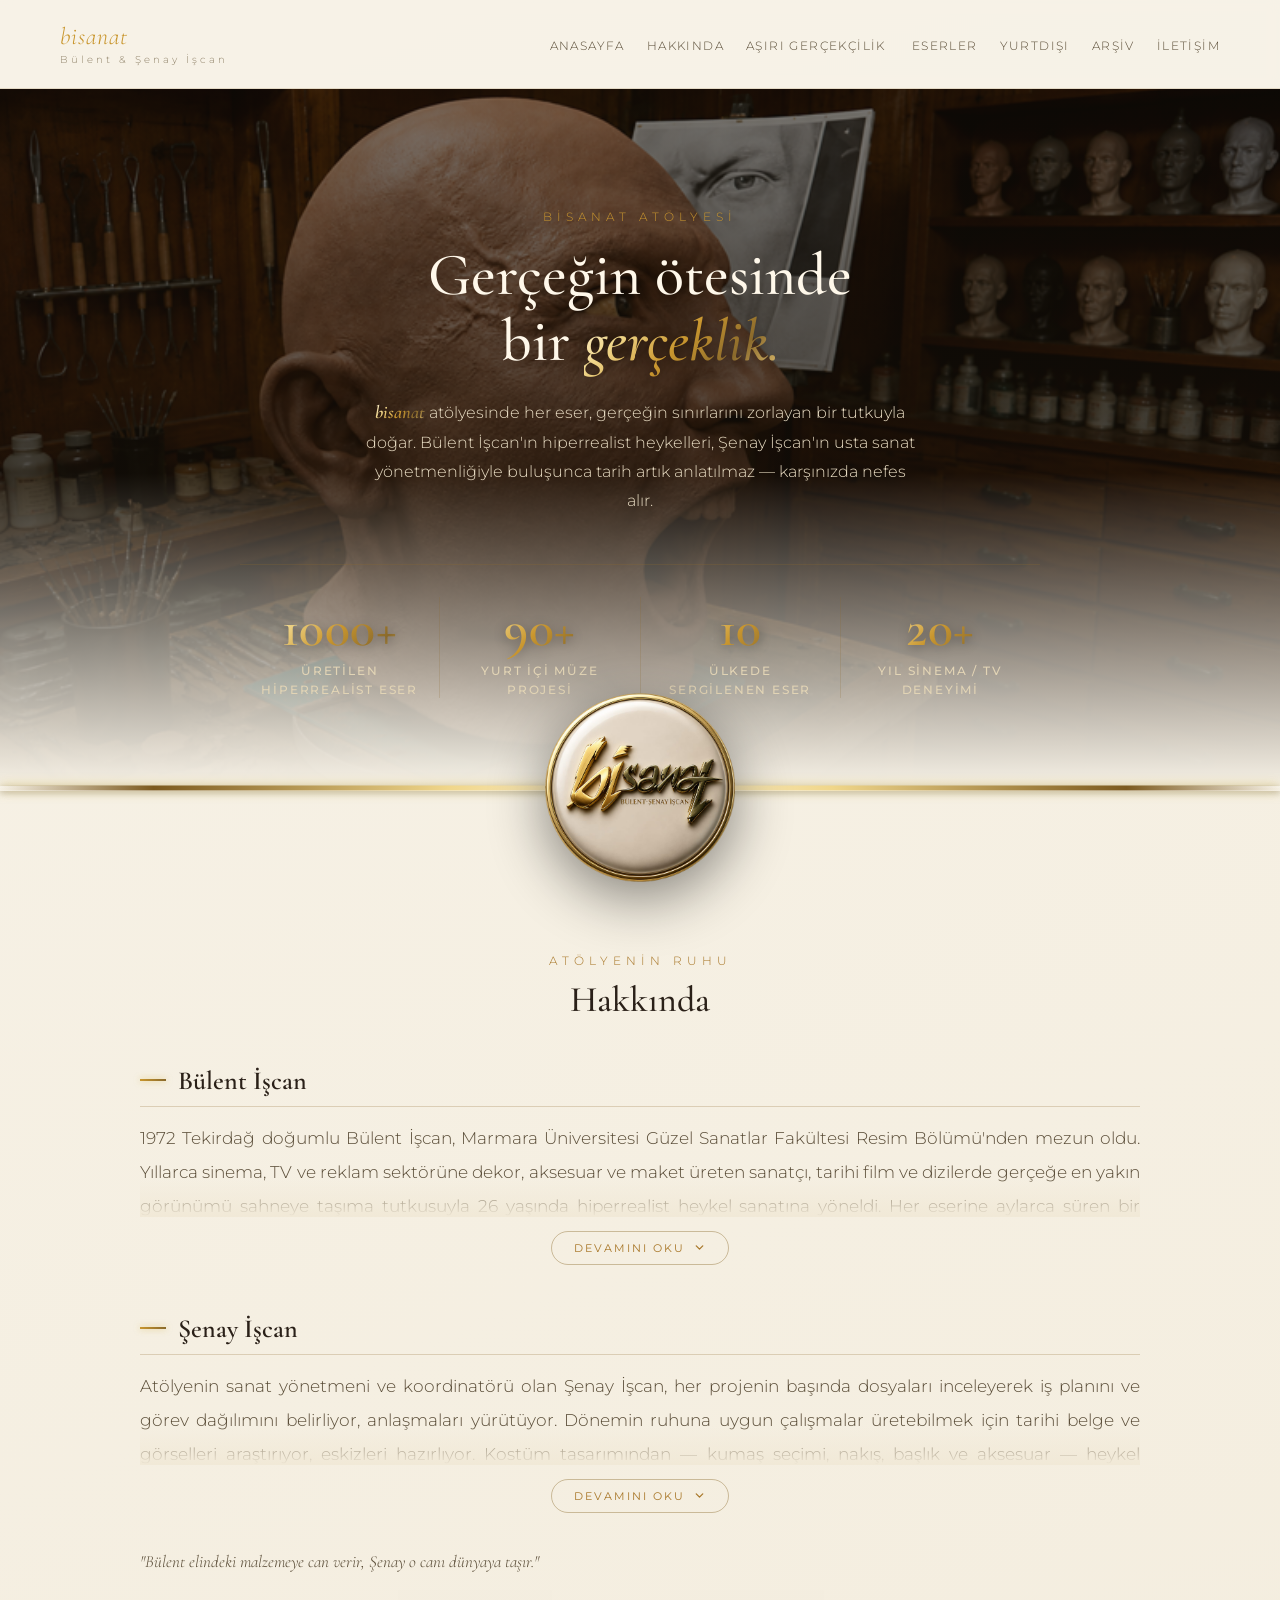
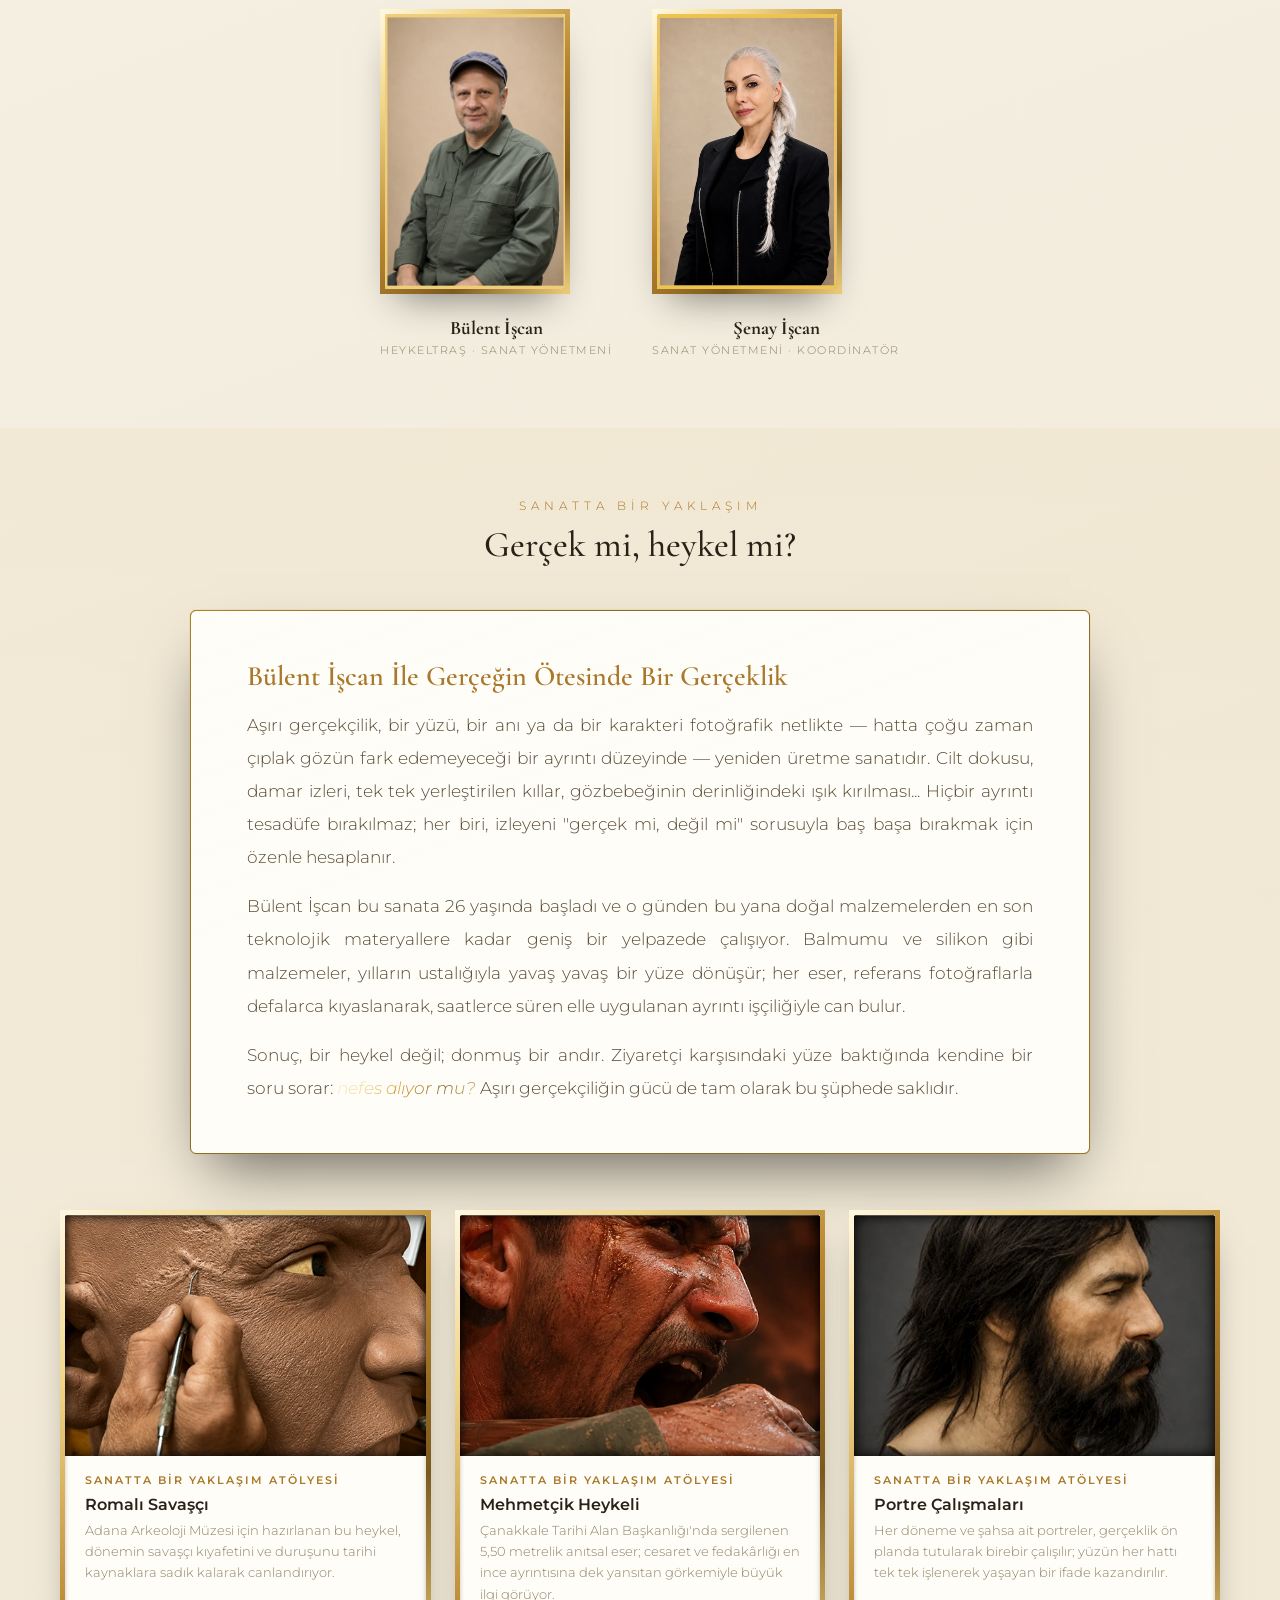
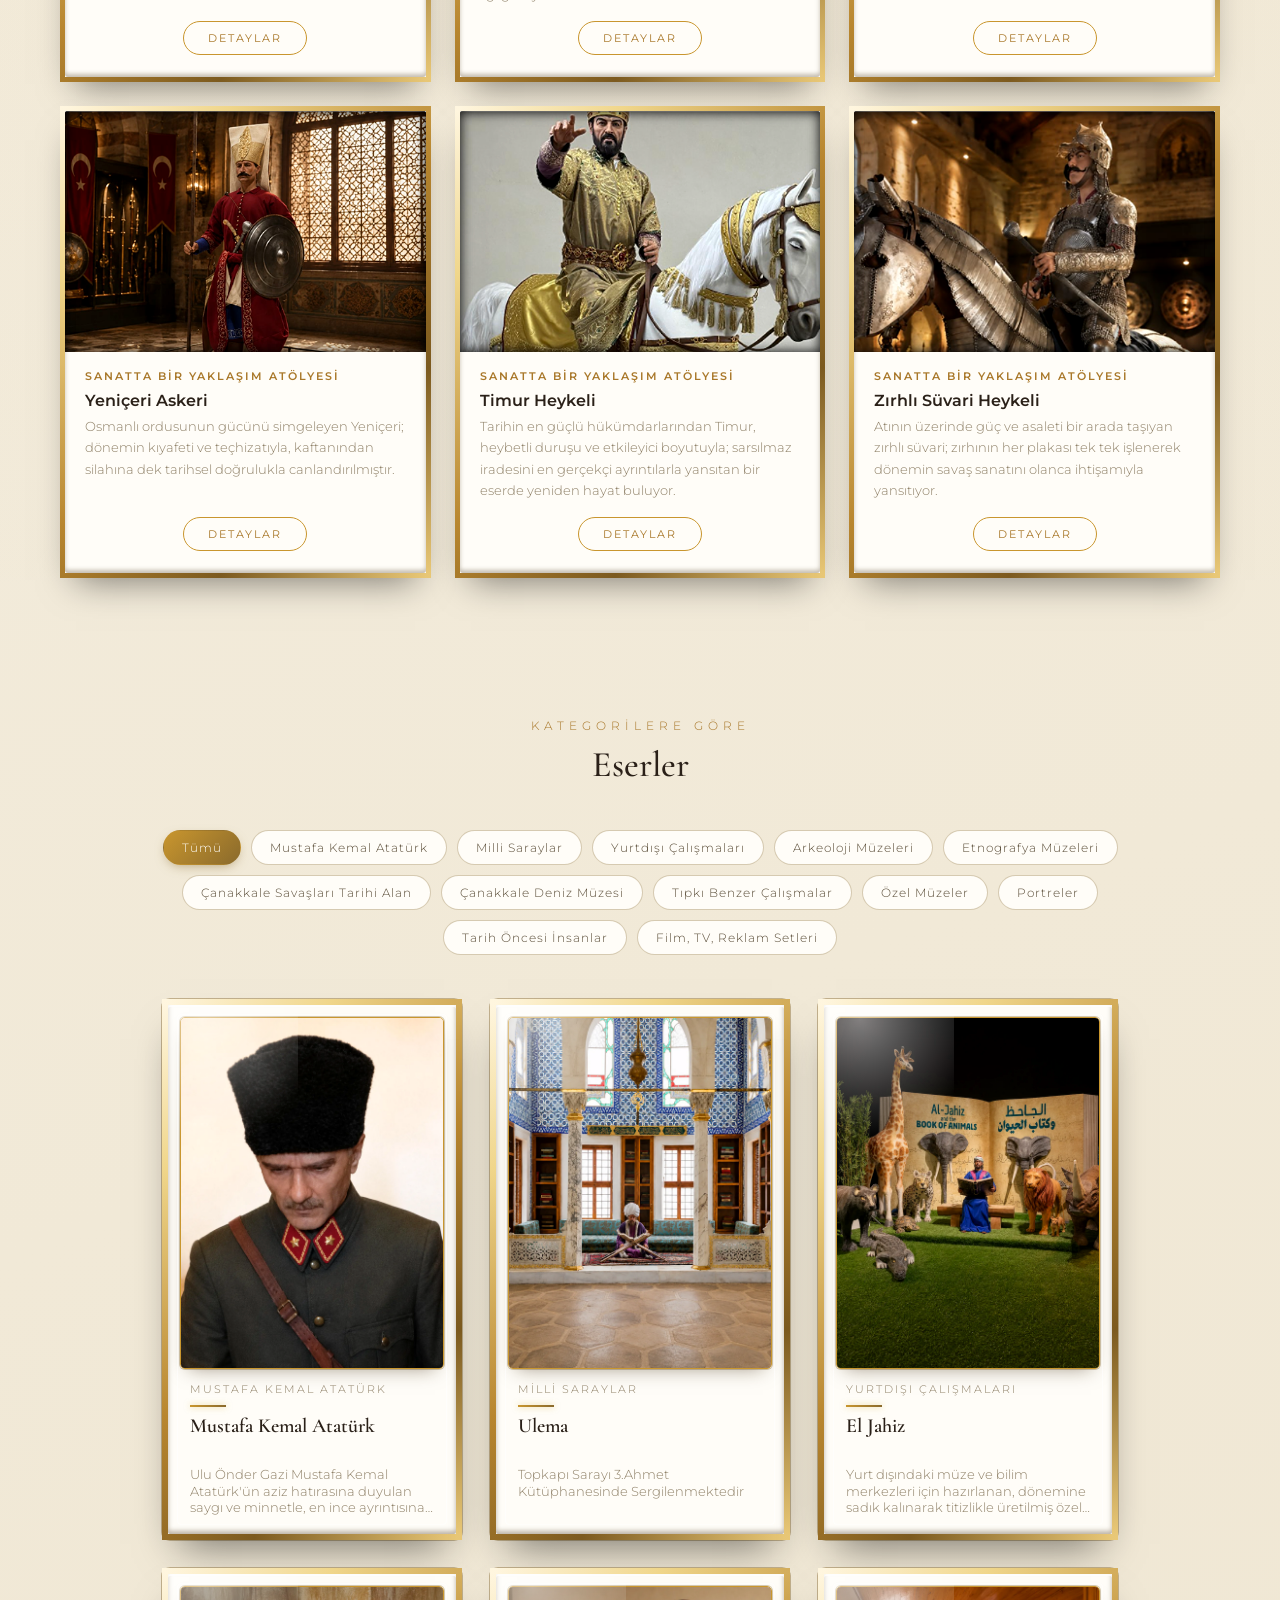
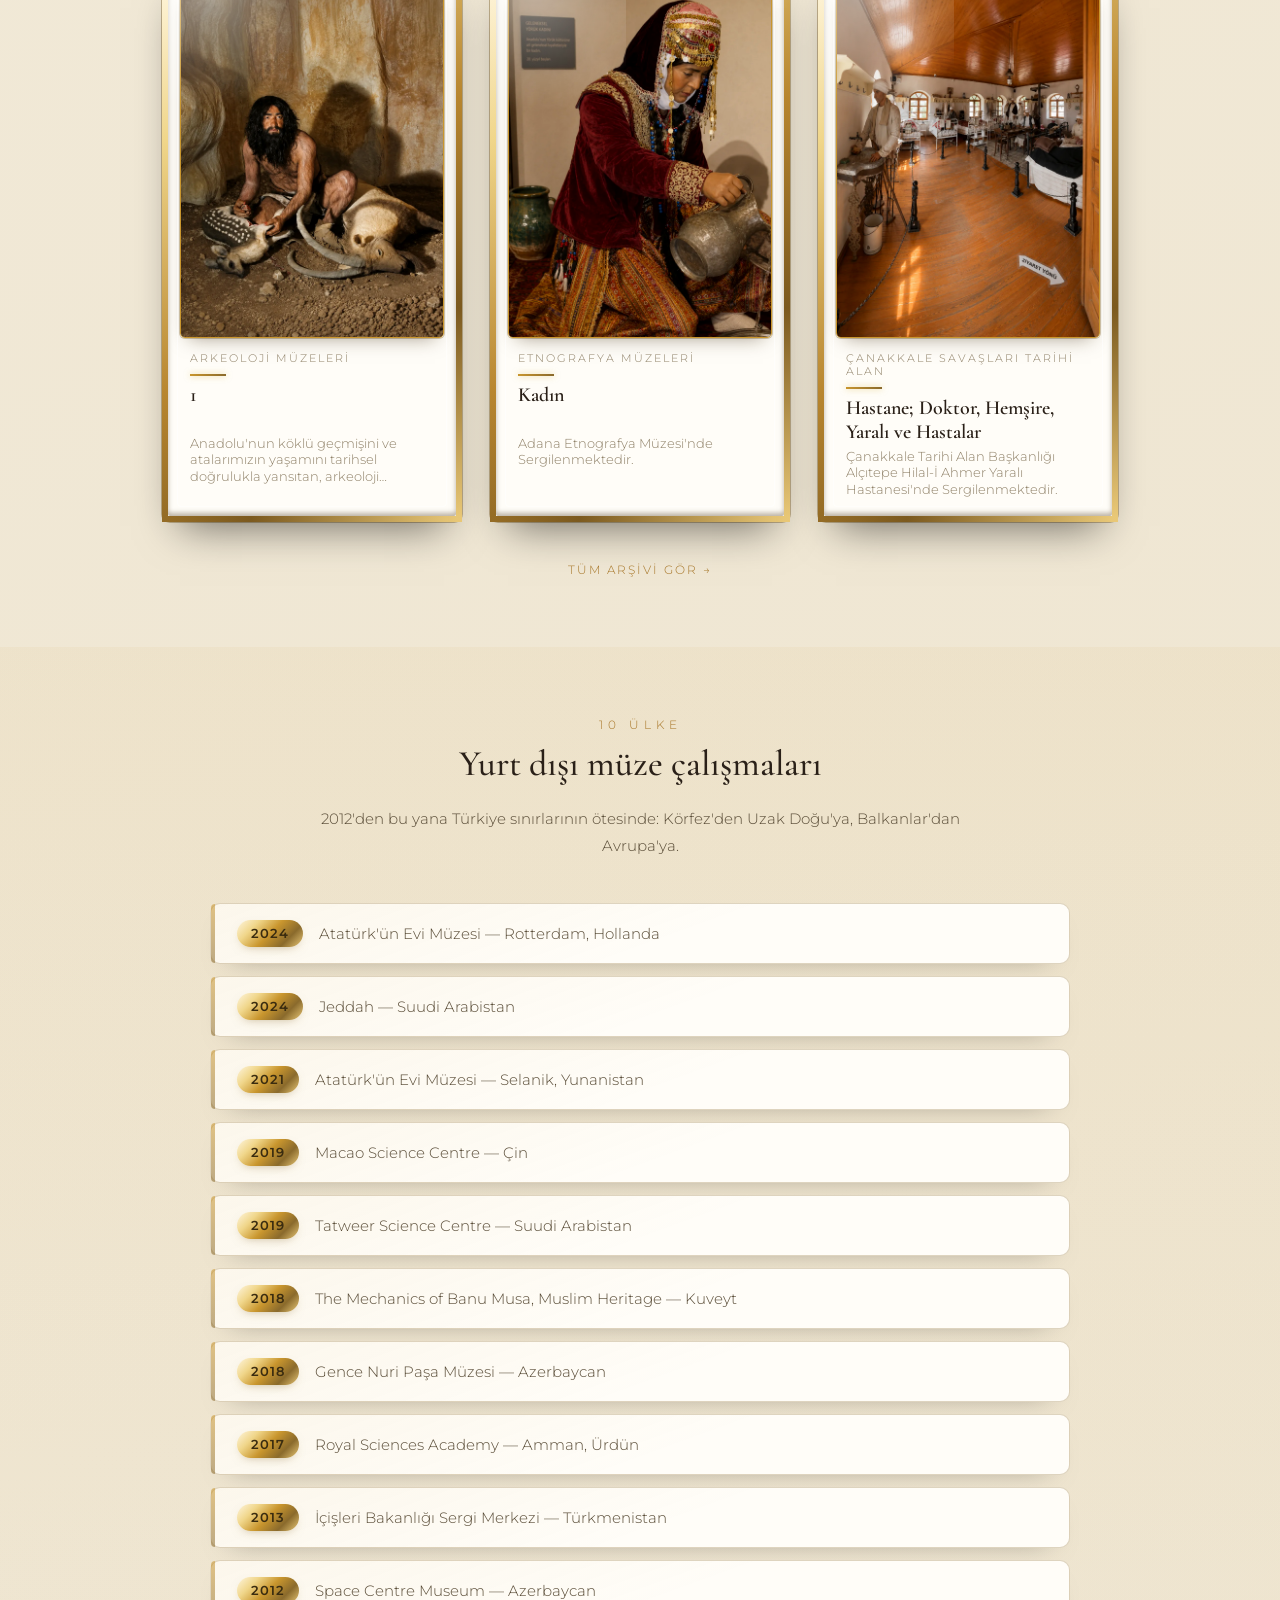
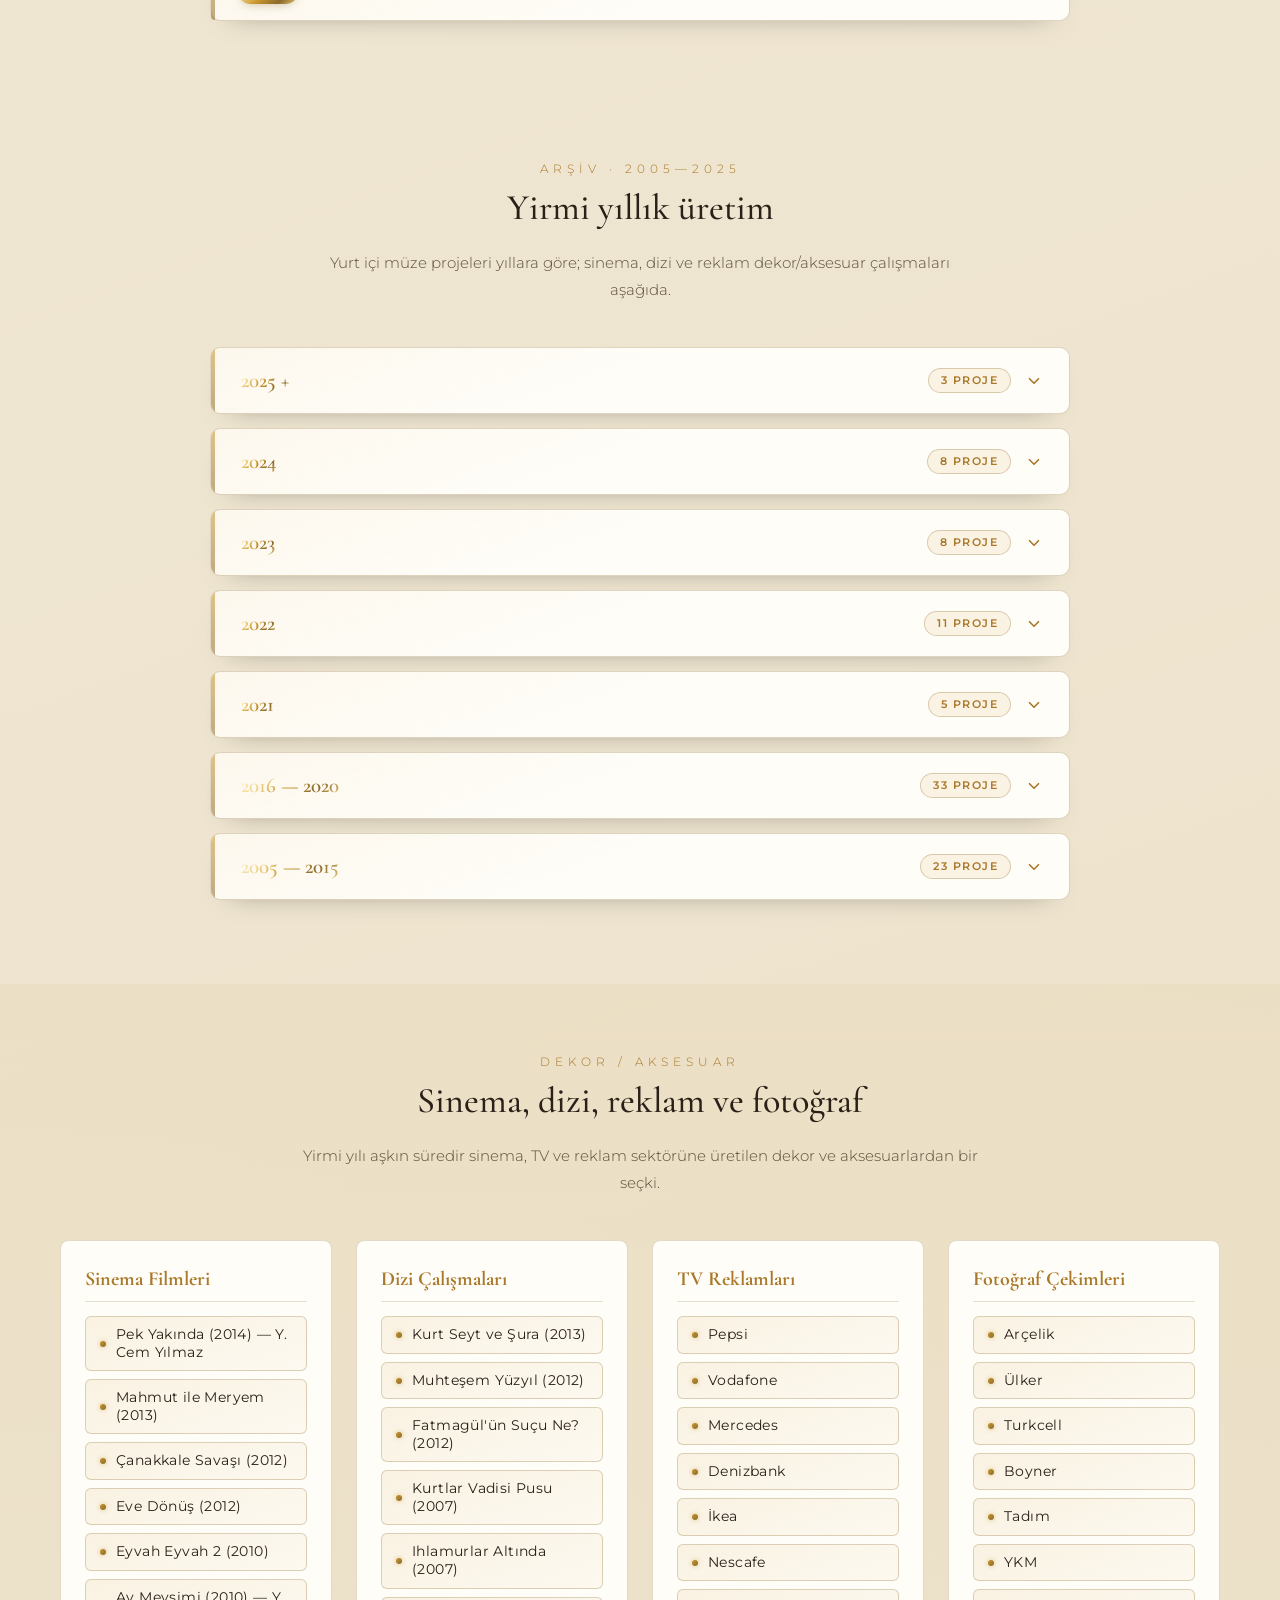
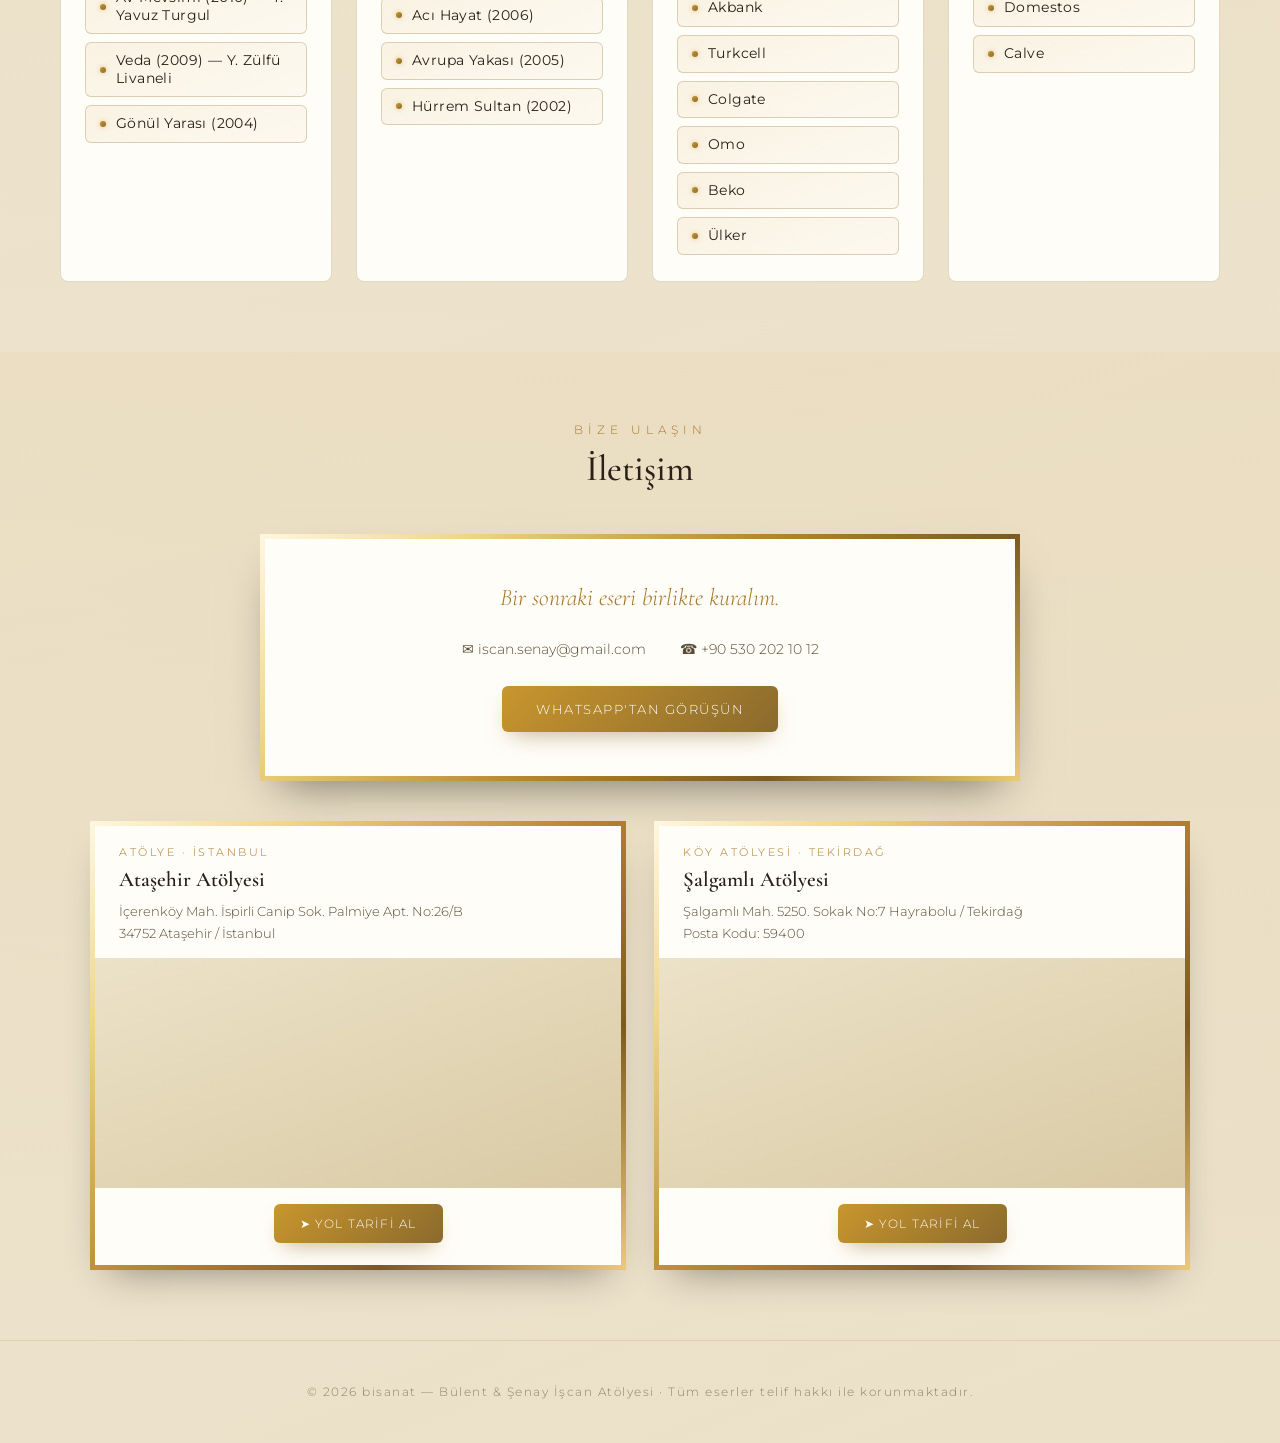
==== commit d616408e: "Update heykel.html" ====
--- a/heykel.html
+++ b/heykel.html
@@ -5,7 +5,7 @@
 <meta name="viewport" content="width=device-width, initial-scale=1, viewport-fit=cover">
 <title>bisanat — Bülent & Şenay İşcan</title>
 <link rel="preconnect" href="https://fonts.googleapis.com">
-<link href="https://fonts.googleapis.com/css2?family=Barlow+Semi+Condensed:ital,wght@0,300;0,400;0,500;1,300;1,400;1,500&family=Cormorant+Garamond:wght@400;500;600&family=Cormorant:ital,wght@0,600;1,500&family=Montserrat:wght@300;400;500;600&display=swap" rel="stylesheet">
+<link href="https://fonts.googleapis.com/css2?family=Cormorant+Garamond:wght@400;500;600&family=Cormorant:ital,wght@0,600;1,500&family=Montserrat:wght@300;400;500;600&display=swap" rel="stylesheet">
 <link rel="stylesheet" href="https://unpkg.com/leaflet@1.9.4/dist/leaflet.css">
 <script src="https://unpkg.com/leaflet@1.9.4/dist/leaflet.js"></script>
 <style>
@@ -194,13 +194,13 @@
   .piece::after{content:"";position:absolute;top:-25%;left:-20%;width:65%;height:55%;background:radial-gradient(circle, rgba(255,255,255,.5), transparent 70%);pointer-events:none;mix-blend-mode:screen;z-index:4}
   .piece img{width:100%;aspect-ratio:3/4;height:auto;object-fit:cover;display:block;filter:saturate(1.05) contrast(1.02)}
   .piece .shine{position:absolute;top:0;left:-60%;width:40%;height:100%;background:linear-gradient(75deg, transparent, rgba(255,255,255,.12), transparent);transform:skewX(-18deg);pointer-events:none;z-index:2}
-  .piece .meta{padding:12px 20px 16px;position:relative;display:flex;flex-direction:column}
+  .piece .meta{padding:14px 22px 18px;position:relative;display:flex;flex-direction:column}
   .piece .num{font-family:'Montserrat';font-size:11px;letter-spacing:2px;color:var(--gold-3)}
-  .piece .divider{width:32px;height:2px;background:linear-gradient(90deg,var(--gold-1),var(--gold-3));margin:6px 0 7px;box-shadow:0 0 6px rgba(212,175,55,.6)}
-  .piece h4{font-family:'Cormorant Garamond',serif;font-size:16px;font-weight:600;color:var(--cream);
-    line-height:1.1;min-height:2.2em;display:-webkit-box;-webkit-line-clamp:2;-webkit-box-orient:vertical;overflow:hidden}
-  .piece .loc{font-family:'Barlow Semi Condensed',sans-serif;font-style:italic;color:var(--text-muted);font-size:12px;margin-top:3px;text-align:left;
-    line-height:1.32;height:4.4em;display:-webkit-box;-webkit-line-clamp:3;-webkit-box-orient:vertical;overflow:hidden}
+  .piece .divider{width:36px;height:2px;background:linear-gradient(90deg,var(--gold-1),var(--gold-3));margin:7px 0 8px;box-shadow:0 0 6px rgba(212,175,55,.6)}
+  .piece h4{font-family:'Cormorant Garamond',serif;font-size:20px;font-weight:600;color:var(--cream);
+    line-height:1.18;min-height:2.36em;display:-webkit-box;-webkit-line-clamp:2;-webkit-box-orient:vertical;overflow:hidden}
+  .piece .loc{color:var(--text-muted);font-size:13px;margin-top:3px;text-align:left;
+    line-height:1.3;min-height:3.9em;display:-webkit-box;-webkit-line-clamp:3;-webkit-box-orient:vertical;overflow:hidden}
   /* Görsel çerçevesi — tüm görünümlerde ortak: ince gold border + 3D kabartma */
   .piece .img-wrap{position:relative;width:calc(100% - 24px);margin:12px 12px 0;aspect-ratio:3/4;overflow:hidden;border-radius:5px;box-sizing:border-box;
     border:1.5px solid var(--gold-1);
@@ -255,7 +255,7 @@
   /* Eserler — kategori kartları (Tümü görünümü) & alt galeri */
   .cat-active-label{text-align:center;font-family:'Cormorant Garamond',serif;font-style:italic;font-size:17px;color:var(--gold-2);margin:-24px 0 34px}
   .piece{cursor:pointer}
-  .piece .cat-eyebrow{font-size:9.5px;letter-spacing:1.8px;text-transform:uppercase;color:var(--text-muted);margin-bottom:2px}
+  .piece .cat-eyebrow{font-size:10.5px;letter-spacing:2px;text-transform:uppercase;color:var(--text-muted);margin-bottom:2px}
 
   .empty-note{grid-column:1/-1;text-align:center;color:var(--text-muted);font-size:14px;padding:30px 0}
 
@@ -279,8 +279,7 @@
   .lb-fallback .fb-sub{font-size:11px;letter-spacing:1.5px;text-transform:uppercase;color:#8f8168}
   .lb-meta{text-align:center;margin-top:22px;max-width:640px}
   .lb-meta h4{font-family:'Cormorant Garamond',serif;font-weight:600;font-size:24px;color:#fff8ea}
-  .lb-meta p{color:#cdbfa2;font-size:14px;margin-top:6px;line-height:1.7;
-    display:-webkit-box;-webkit-line-clamp:3;-webkit-box-orient:vertical;overflow:hidden}
+  .lb-meta p{color:#cdbfa2;font-size:14px;margin-top:6px;line-height:1.7}
   .lb-meta .lb-counter{display:block;margin-top:10px;font-size:11px;letter-spacing:2px;color:var(--gold-1);text-transform:uppercase}
   .lb-close{position:absolute;top:22px;right:30px;background:none;border:none;color:#e8dcc3;font-size:34px;cursor:pointer;line-height:1;opacity:.85}
   .lb-close:hover{opacity:1;color:var(--gold-1)}
@@ -289,13 +288,21 @@
   .lb-prev{left:-72px}
   .lb-next{right:-72px}
   @media (max-width:640px){
-    /* Mobilde önceki/sonraki oklar görselin altında, iki yanda */
-    .lb-img-wrap{position:relative}
-    .lb-nav{width:46px;height:46px;font-size:18px;top:auto;transform:none;
-      bottom:-64px}
-    .lb-prev{left:calc(50% - 70px)}
-    .lb-next{right:calc(50% - 70px)}
-    .lb-meta{margin-top:70px}
+    /* Mobil tam ekran galeri: her şey ekrana sığsın */
+    .lightbox{padding:56px 10px 16px;justify-content:flex-start;overflow-y:auto}
+    .lb-close{position:fixed;top:12px;right:14px;font-size:30px;z-index:120;
+      width:44px;height:44px;display:flex;align-items:center;justify-content:center;
+      background:rgba(0,0,0,.45);border-radius:50%;opacity:1}
+    .lb-img-wrap{position:relative;width:100%}
+    .lightbox img{max-height:58vh;max-width:88vw}
+    /* önceki/sonraki oklar görselin altında, iki yanda */
+    .lb-nav{width:44px;height:44px;font-size:17px;top:auto;transform:none;bottom:-58px}
+    .lb-prev{left:calc(50% - 66px)}
+    .lb-next{right:calc(50% - 66px)}
+    .lb-meta{margin-top:66px;max-width:92vw}
+    .lb-meta h4{font-size:18px}
+    .lb-meta p{font-size:11px;line-height:1.45;margin-top:5px;-webkit-line-clamp:3}
+    .lb-meta .lb-counter{margin-top:7px;font-size:10px}
   }
 
   /* Yurtdışı timeline — arşiv kartı estetiğiyle uyumlu */
@@ -403,6 +410,16 @@
   @media(max-width:820px){.contact-locations{grid-template-columns:1fr}}
 
   footer{text-align:center;padding:44px;color:var(--text-muted);font-size:11.5px;letter-spacing:1.5px;border-top:1px solid rgba(138,106,44,.15)}
+  .footer-logo{display:inline-flex;margin-bottom:22px;padding:10px;border-radius:18px;
+    background:linear-gradient(160deg,#fffdf8,#f3ead2);
+    border:2px solid transparent;
+    background-image:linear-gradient(160deg,#fffdf8,#f3ead2),var(--ribbon-frame);
+    background-origin:border-box;background-clip:padding-box,border-box;
+    box-shadow:0 12px 30px -14px rgba(138,106,44,.6);
+    transition:transform .35s cubic-bezier(.22,.61,.36,1),box-shadow .35s ease;cursor:pointer}
+  .footer-logo img{width:96px;height:96px;object-fit:contain;border-radius:12px;display:block}
+  .footer-logo:hover{transform:scale(1.12);box-shadow:0 20px 44px -14px rgba(201,150,46,.7)}
+  .footer-logo:active{transform:scale(1.05)}
 
 /* ===================== ADMIN PANEL ===================== */
 .seal{cursor:pointer;user-select:none;-webkit-user-select:none}
@@ -580,10 +597,6 @@
   .c-row{gap:18px;font-size:13.5px}
   .wa-btn{padding:14px 28px;font-size:12px}
   .loc-map{height:200px}
-
-  /* Lightbox */
-  .lightbox{padding:24px 12px}
-  .lightbox img{max-height:66vh}
 
   footer{padding:34px 20px;font-size:10.5px}
 }
@@ -980,7 +993,12 @@
   </div>
 </section>
 
-<footer id="siteFooter">© 2026 bisanat — Bülent &amp; Şenay İşcan Atölyesi · Tüm eserler telif hakkı ile korunmaktadır.</footer>
+<footer id="siteFooter">
+  <a class="footer-logo" href="https://wa.me/905412920822" target="_blank" rel="noopener" aria-label="WhatsApp ile iletişime geçin">
+    <img src="assets/main/ibmkahraman.webp" alt="bisanat logo">
+  </a>
+  <div>© 2026 bisanat — Bülent &amp; Şenay İşcan Atölyesi · Tüm eserler telif hakkı ile korunmaktadır.</div>
+</footer>
 
 <!-- ===================== ADMIN PANEL ===================== -->
 <div class="admin-overlay" id="adminPwOverlay">
@@ -1479,6 +1497,8 @@
   catIntro.style.display = 'none';
   /* 3'lü grid yerine doğrudan gezinme galerisi (lightbox) aç */
   const slug = currentSlug;
+  grid.innerHTML = ''; /* grid boş kalsın ki kapanınca intro'ya dönülsün */
+  catNav.style.display = 'none';
   const pieces = await loadPieces(slug);
   if(currentSlug !== slug) return;
   currentCatPieces = pieces;
@@ -1736,6 +1756,12 @@
 
 const isMobile = ()=> window.matchMedia('(max-width:768px)').matches;
 
+/* Eserler bölümünün başına yumuşakça kaydır (geçişlerde sayfa kaymasın) */
+function scrollToEserler(){
+  const sec = document.getElementById('eserler');
+  if(sec) sec.scrollIntoView({behavior:'smooth', block:'start'});
+}
+
 function setActiveCategory(slug){
   currentSlug = slug;
   [...catChips.children].forEach(c=> c.classList.toggle('active', c.dataset.cat === slug));
@@ -1756,6 +1782,7 @@
     moreLink.style.display = 'none';
     renderCategory(slug);
   }
+  scrollToEserler(); /* her geçişte eserler bölümünün başına git */
 }
 /* Mobilde kategori etiketine tıklayınca 'Tümü'ye dön */
 activeLbl.addEventListener('click', ()=>{
@@ -1947,13 +1974,14 @@
   lightbox.classList.remove('open');
   document.body.style.overflow = '';
   /* Galeri doğrudan lightbox olarak açıldıysa (grid yok), kapanınca
-     boş ekran yerine kategori tanıtımına geri dön */
+     boş ekran yerine kategori tanıtımına dön ve bölüm başına kaydır */
   if(currentSlug !== 'all' && !grid.querySelector('.img-box') && catIntro){
     const cat = findCat(currentSlug);
     if(cat && cat.intro){
       catIntroTitle.textContent = cat.intro.title || cat.name;
       catIntroBody.innerHTML = cat.intro.paragraphs.map(p => `<p>${p}</p>`).join('');
       catIntro.style.display = 'block';
+      scrollToEserler();
     }
   }
 }
